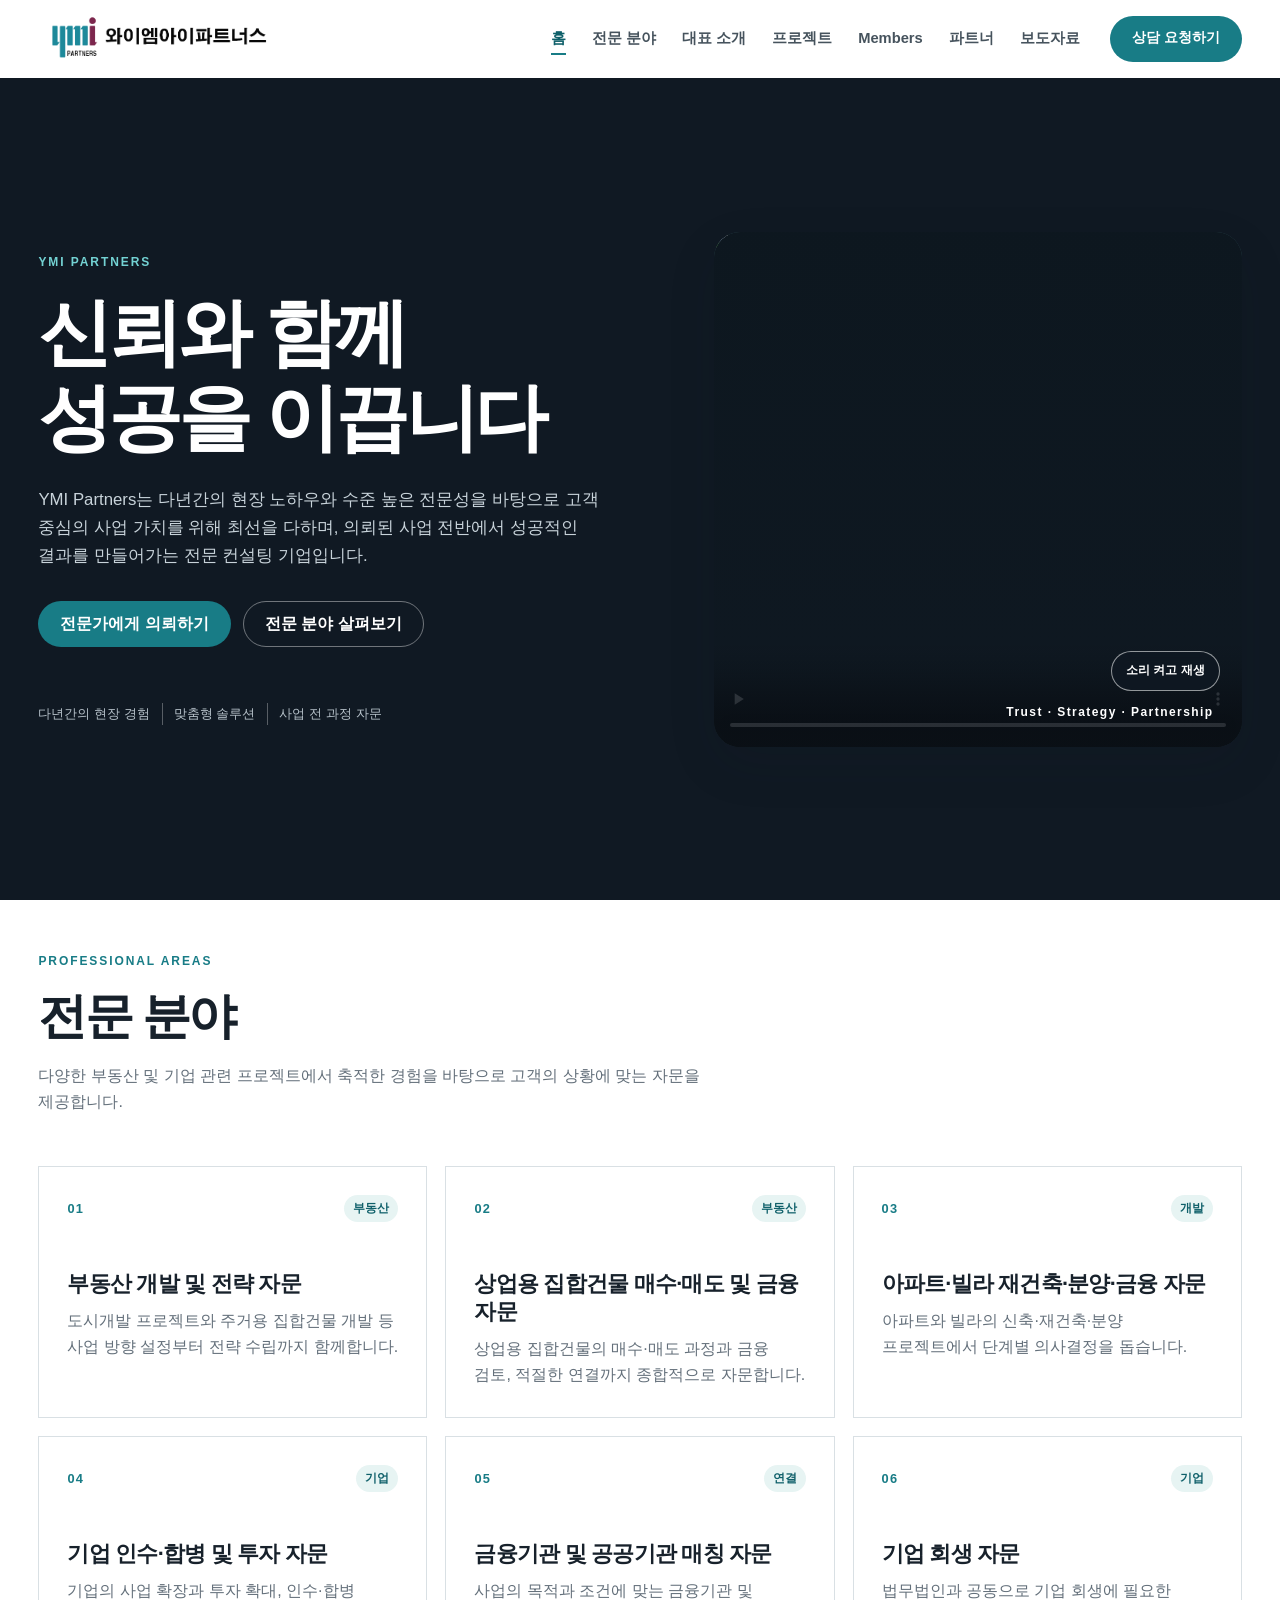
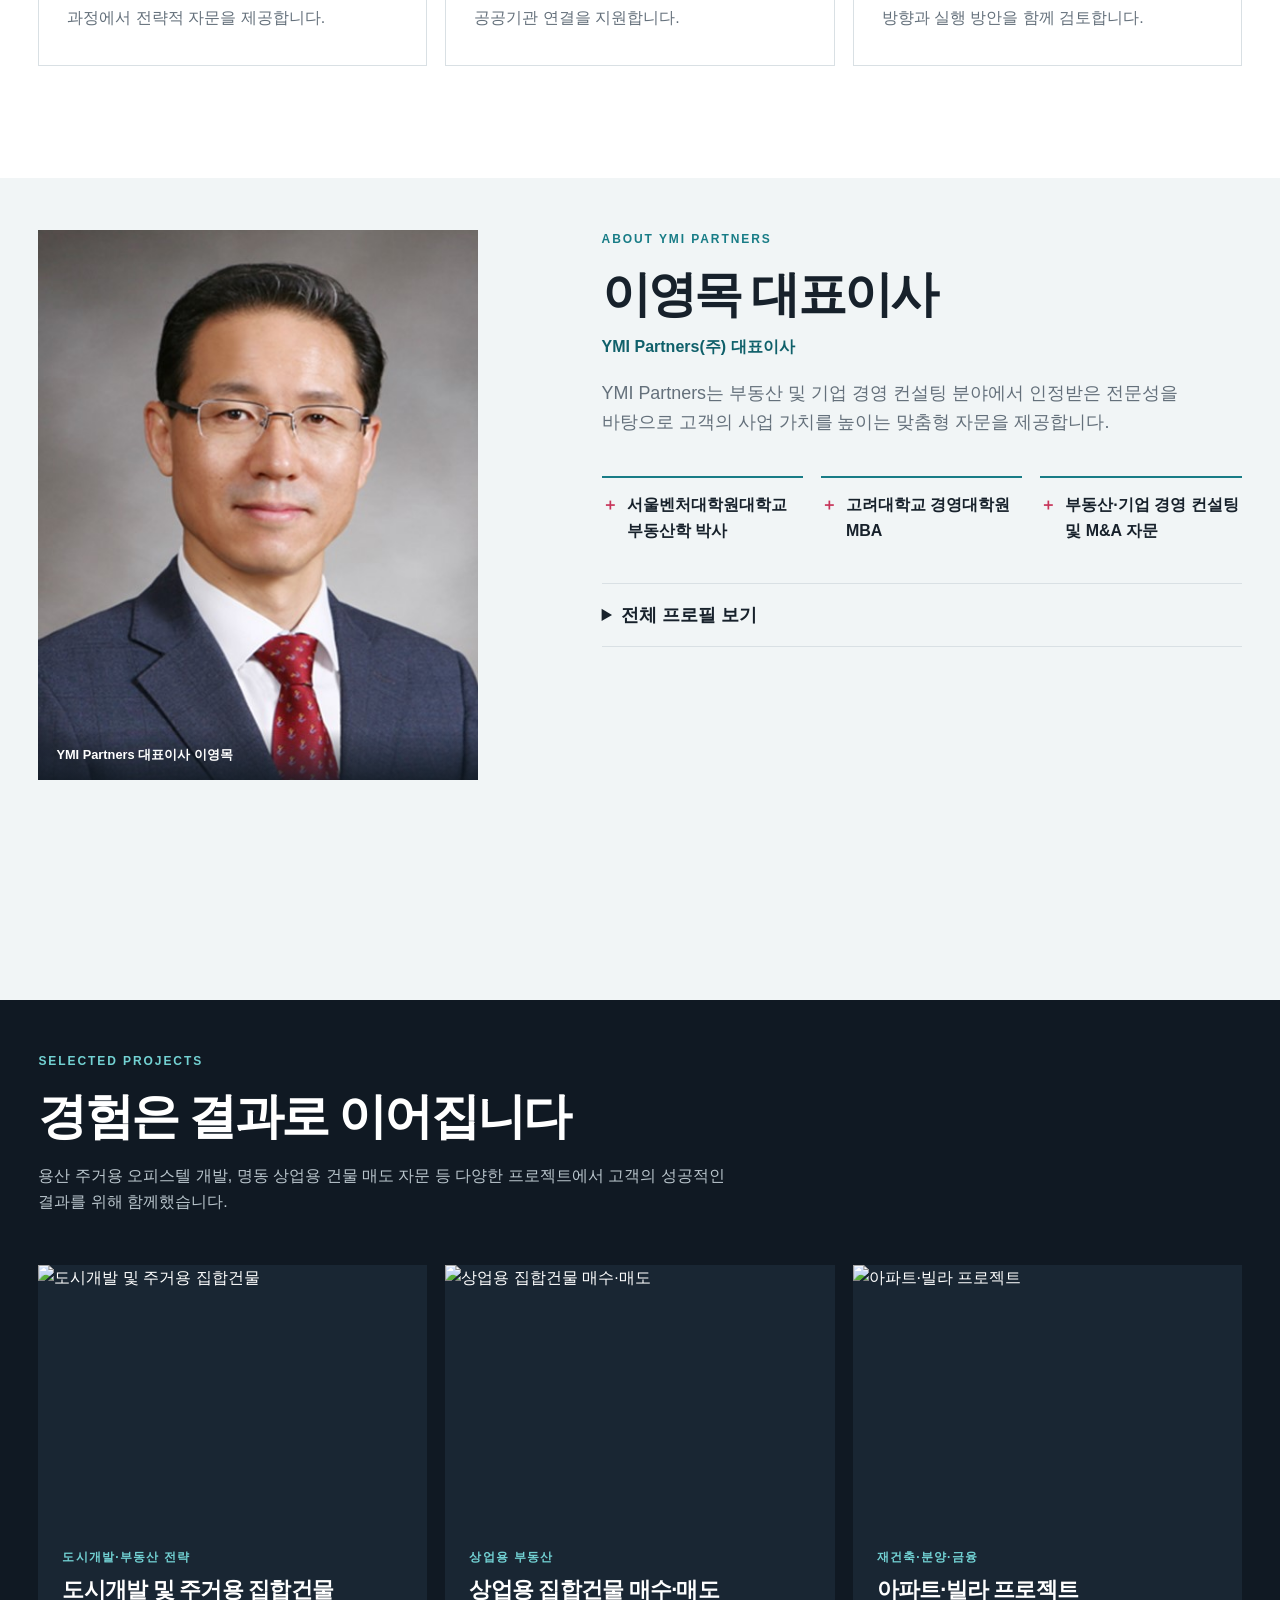
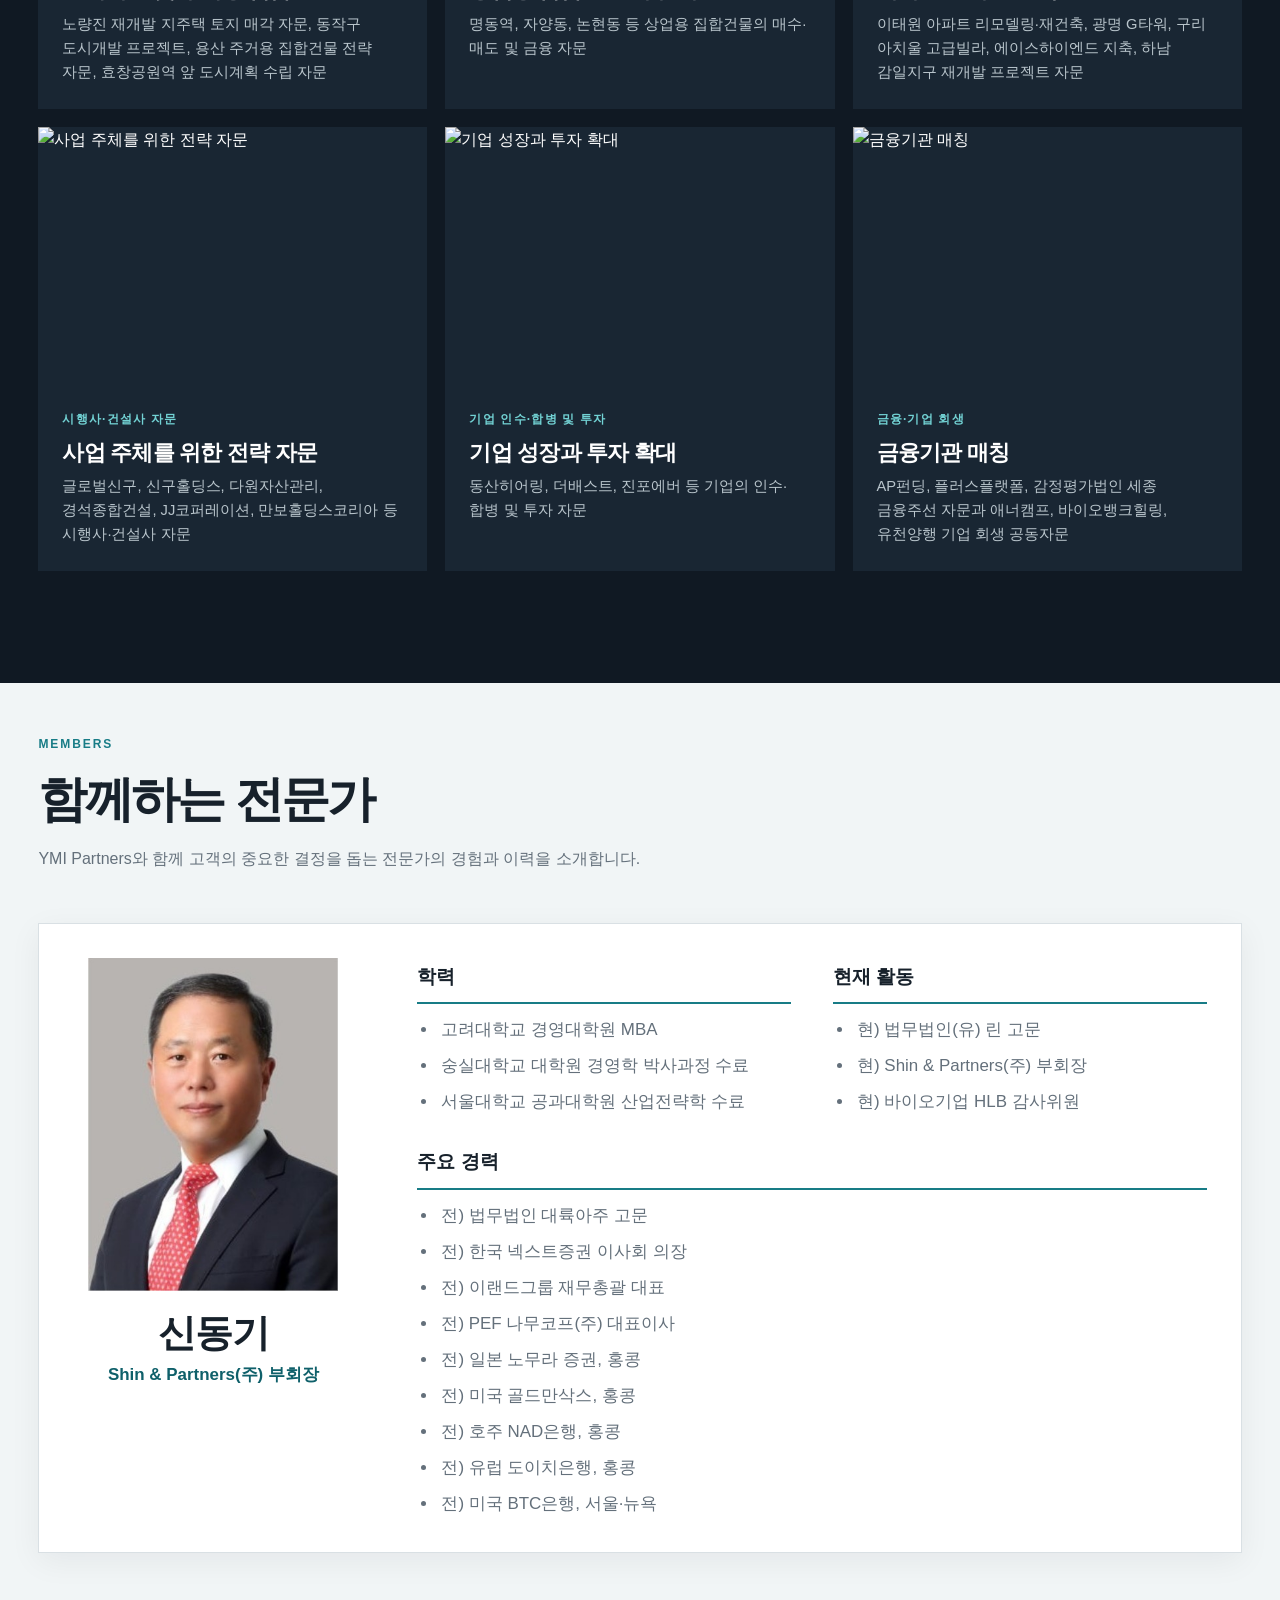
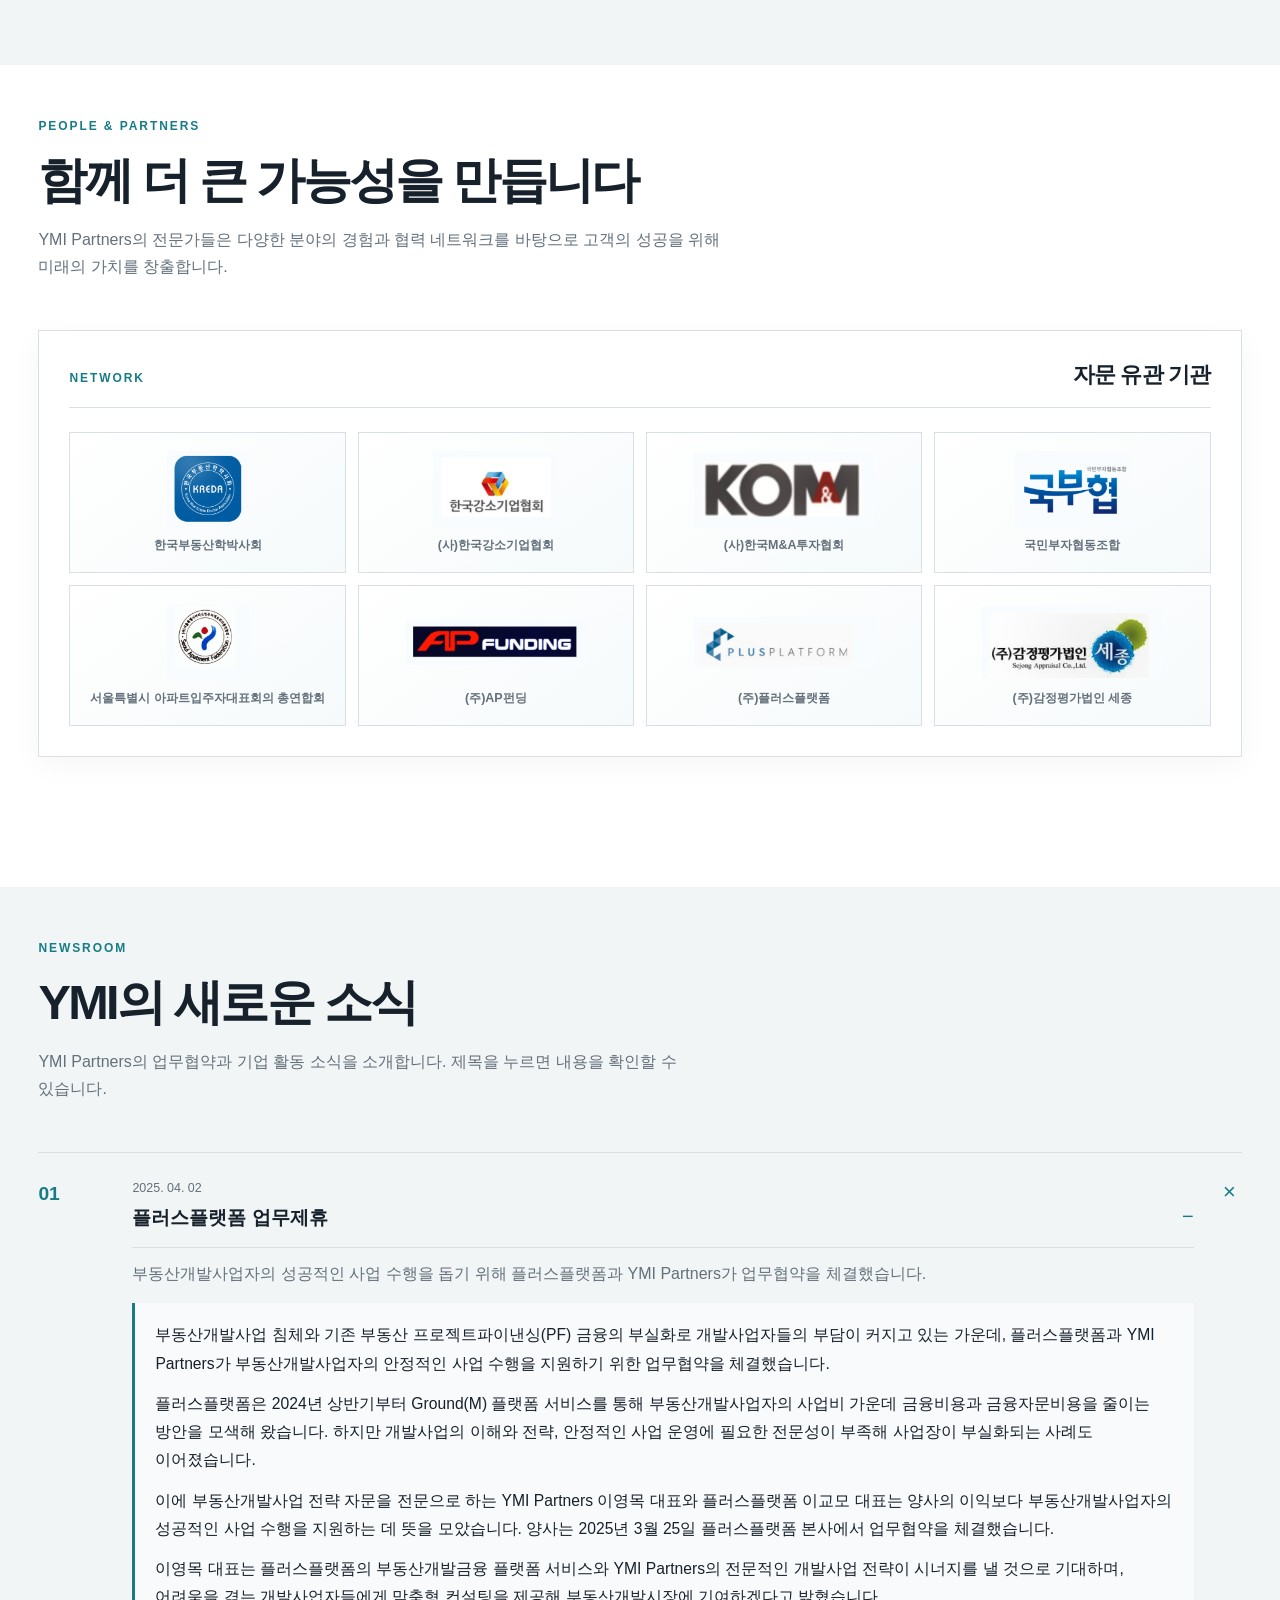
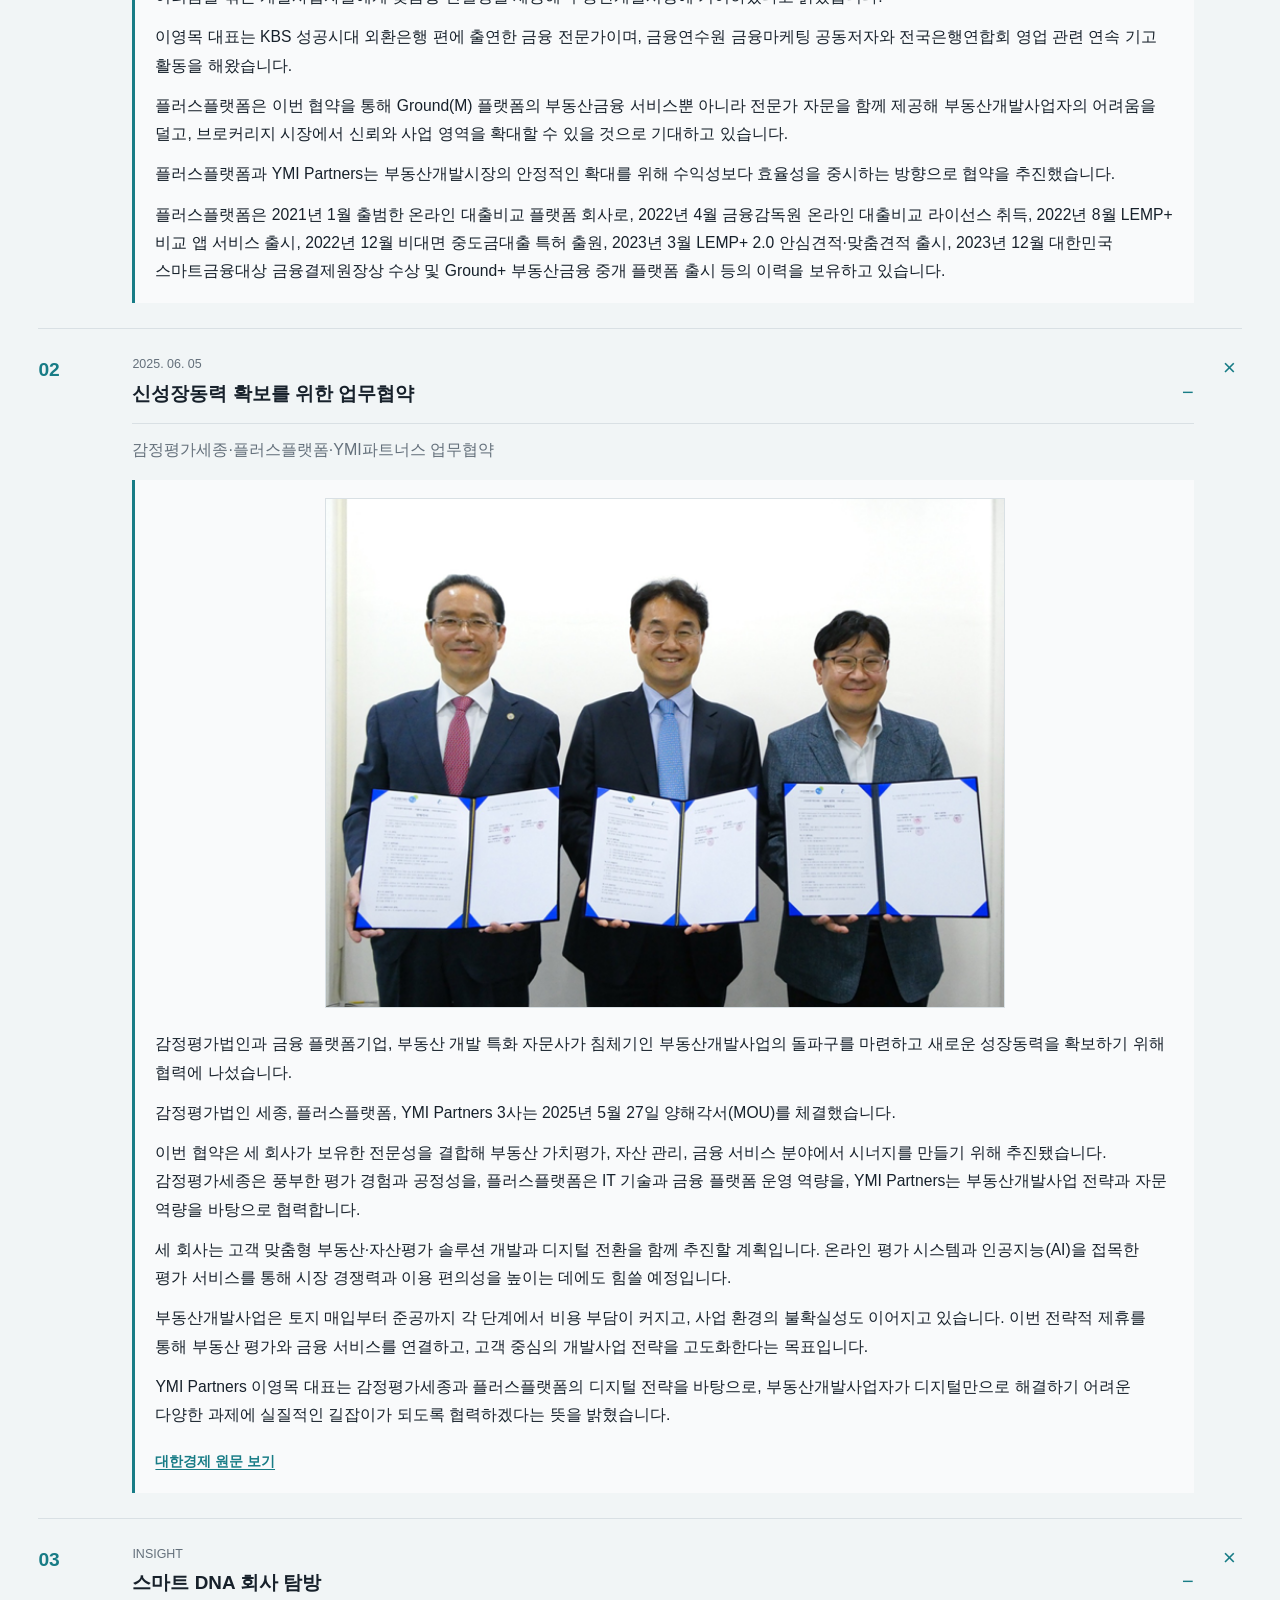
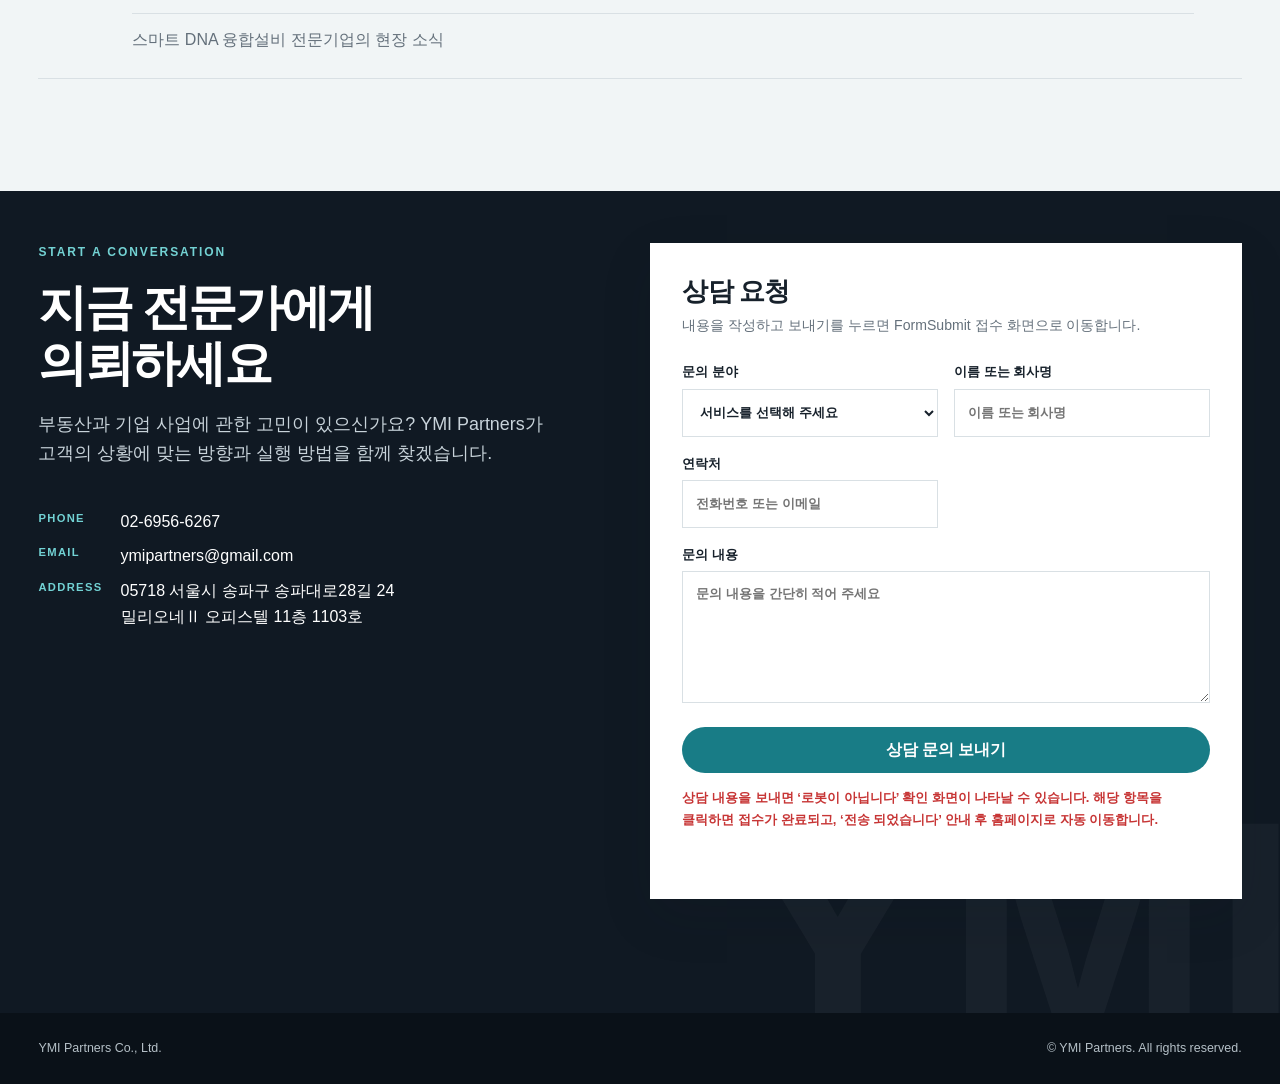
==== index.html @ 46ec29f0 "Rename financial institution matching service" ====
<!doctype html>
<html lang="ko">
  <head>
    <meta charset="UTF-8" />
    <meta name="viewport" content="width=device-width, initial-scale=1.0" />
    <meta
      name="description"
      content="YMI Partners 홈페이지 뼈대. 부동산·기업 자문과 프로젝트 사례를 소개합니다."
    />
    <title>YMI Partners</title>
    <link rel="stylesheet" href="styles.css?v=20260820-3" />
  </head>
  <body>
    <a class="skip-link" href="#main-content">본문으로 바로가기</a>

    <header class="site-header" data-site-header>
      <div class="container header-inner">
        <a class="brand" href="#home" data-brand-link aria-label="YMI Partners 홈">
          <img class="brand-logo" data-brand-logo src="" alt="" />
        </a>

        <button
          class="menu-toggle"
          type="button"
          aria-expanded="false"
          aria-controls="primary-nav"
          data-menu-toggle
        >
          <span class="sr-only">메뉴 열기</span>
          <span aria-hidden="true"></span>
          <span aria-hidden="true"></span>
          <span aria-hidden="true"></span>
        </button>

        <nav class="primary-nav" id="primary-nav" aria-label="주요 메뉴" data-primary-nav>
          <ul data-nav-list></ul>
          <a class="header-cta" href="#contact" data-header-cta>상담 요청하기</a>
        </nav>
      </div>
    </header>

    <main id="main-content">
      <section class="hero section-dark" id="home" data-section="home">
        <div class="container hero-grid">
          <div class="hero-copy">
            <p class="eyebrow" data-hero-eyebrow></p>
            <h1 data-hero-title></h1>
            <p class="hero-description" data-hero-description></p>
            <div class="button-row">
              <a class="button button-primary" href="#contact" data-hero-primary></a>
              <a class="button button-ghost" href="#services" data-hero-secondary></a>
            </div>
            <div class="hero-proof" data-hero-proof></div>
          </div>

          <div class="hero-visual">
            <video
              class="hero-video"
              data-hero-video
              loop
              playsinline
              controls
              preload="metadata"
              aria-label="YMI Partners 소개 영상"
            >
              <source data-hero-video-source type="video/mp4" />
              현재 브라우저에서는 영상을 재생할 수 없습니다.
            </video>
            <button class="hero-sound-toggle" type="button" data-hero-sound aria-pressed="false">
              <span data-hero-sound-label>소리 켜고 재생</span>
            </button>
            <img data-hero-image src="" alt="" loading="eager" />
            <div class="hero-visual-caption" data-hero-image-caption></div>
          </div>
        </div>
      </section>

      <section class="section section-light" id="services" data-section="services">
        <div class="container">
          <div class="section-heading">
            <p class="eyebrow" data-services-eyebrow></p>
            <h2 data-services-title></h2>
            <p data-services-description></p>
          </div>
          <div class="card-grid services-grid" data-services-grid></div>
        </div>
      </section>

      <section class="section section-tint" id="about" data-section="about">
        <div class="container about-grid">
          <div class="portrait-wrap">
            <img class="portrait" data-about-image src="" alt="" loading="lazy" />
            <div class="portrait-label" data-about-image-caption></div>
          </div>
          <div class="about-copy">
            <p class="eyebrow" data-about-eyebrow></p>
            <h2 data-about-title></h2>
            <p class="about-role" data-about-role></p>
            <p class="lead" data-about-description></p>
            <div class="highlight-list" data-about-highlights></div>
            <details class="details-panel">
              <summary data-about-details-label>자세히 보기</summary>
              <div data-about-details></div>
            </details>
          </div>
        </div>
      </section>

      <section class="section section-dark" id="projects" data-section="projects">
        <div class="container">
          <div class="section-heading section-heading-light">
            <p class="eyebrow" data-projects-eyebrow></p>
            <h2 data-projects-title></h2>
            <p data-projects-description></p>
          </div>
          <div class="card-grid projects-grid" data-projects-grid></div>
        </div>
      </section>

      <section class="section section-tint members-section" id="members" data-section="members">
        <div class="container">
          <div class="section-heading">
            <p class="eyebrow" data-members-eyebrow></p>
            <h2 data-members-title></h2>
            <p data-members-description></p>
          </div>
          <div class="member-window" data-member-window></div>
        </div>
      </section>

      <section class="section section-light" id="partners" data-section="partners">
        <div class="container">
          <div class="section-heading">
            <p class="eyebrow" data-partners-eyebrow></p>
            <h2 data-partners-title></h2>
            <p data-partners-description></p>
          </div>
          <div class="partner-logo-window">
            <div class="partner-window-heading">
              <p class="eyebrow">NETWORK</p>
              <h3 data-partner-window-title></h3>
            </div>
            <div class="partner-list" data-partner-list></div>
          </div>
        </div>
      </section>

      <section class="section section-tint" id="press" data-section="press">
        <div class="container">
          <div class="section-heading">
            <p class="eyebrow" data-press-eyebrow></p>
            <h2 data-press-title></h2>
            <p data-press-description></p>
          </div>
          <div class="press-list" data-press-list></div>
        </div>
      </section>

      <section class="section contact-section section-dark" id="contact" data-section="contact">
        <div class="container contact-grid">
          <div class="contact-copy">
            <p class="eyebrow" data-contact-eyebrow></p>
            <h2 data-contact-title></h2>
            <p class="lead" data-contact-description></p>
            <div class="contact-info" data-contact-info></div>
          </div>

          <form class="contact-form" id="contact-form" data-contact-form>
            <div class="form-heading">
              <h3 data-contact-form-title></h3>
              <p data-contact-form-description></p>
            </div>
            <div class="form-grid">
              <label>
                <span>문의 분야</span>
                <select name="category" required>
                  <option value="">서비스를 선택해 주세요</option>
                  <option>부동산 자문</option>
                  <option>금융 자문</option>
                  <option>M&amp;A·투자 자문</option>
                  <option>기타 문의</option>
                </select>
              </label>
              <label>
                <span>이름 또는 회사명</span>
                <input type="text" name="name" placeholder="이름 또는 회사명" required />
              </label>
              <label>
                <span>연락처</span>
                <input type="tel" name="phone" placeholder="전화번호 또는 이메일" required />
              </label>
              <label class="full-width">
                <span>문의 내용</span>
                <textarea name="message" rows="5" placeholder="문의 내용을 간단히 적어 주세요" required></textarea>
              </label>
            </div>
            <input type="hidden" name="_subject" value="YMI Partners 상담 문의" />
            <input type="hidden" name="_template" value="table" />
            <input type="hidden" name="_url" data-form-url value="https://www.ymipartners.co.kr/" />
            <input type="hidden" name="_next" data-form-next value="https://www.ymipartners.co.kr/thanks.html" />
            <input type="text" name="_honey" tabindex="-1" autocomplete="off" aria-hidden="true" class="form-honey" />
            <button class="button button-primary button-wide" type="submit" data-form-preview>상담 문의 보내기</button>
            <p class="form-notice" data-contact-form-notice></p>
            <p class="form-status" data-form-status aria-live="polite"></p>
          </form>
        </div>
      </section>
    </main>

    <footer class="site-footer">
      <div class="container footer-inner">
        <span data-footer-company></span>
        <span data-footer-copyright></span>
      </div>
    </footer>

    <script src="content.js?v=20260820-8"></script>
    <script src="script.js?v=20260820-5"></script>
  </body>
</html>
---- styles.css ----
:root {
  --navy: #101923;
  --navy-soft: #192633;
  --teal: #187c86;
  --teal-dark: #0f606a;
  --red: #c7355a;
  --ink: #17212b;
  --muted: #64707b;
  --line: #d9e0e4;
  --surface: #ffffff;
  --tint: #f1f5f6;
  --container: 1280px;
  --header-height: 78px;
  --shadow: 0 18px 50px rgba(16, 25, 35, 0.1);
}

* { box-sizing: border-box; }
html {
  scroll-behavior: smooth;
  scroll-snap-type: y mandatory;
}
body {
  margin: 0;
  background: var(--surface);
  color: var(--ink);
  font-family: Pretendard, "Noto Sans KR", "Apple SD Gothic Neo", Arial, sans-serif;
  line-height: 1.65;
  word-break: keep-all;
  overflow-x: hidden;
}
img { display: block; max-width: 100%; }
a { color: inherit; text-decoration: none; }
button, input, select, textarea { font: inherit; }
button, a, input, select, textarea, summary { outline-color: var(--red); outline-offset: 4px; }

.container { width: min(calc(100% - clamp(36px, 6vw, 96px)), var(--container)); margin: 0 auto; }
.sr-only {
  position: absolute; width: 1px; height: 1px; padding: 0; margin: -1px;
  overflow: hidden; clip: rect(0, 0, 0, 0); white-space: nowrap; border: 0;
}
.skip-link {
  position: fixed; top: 12px; left: 12px; z-index: 200;
  padding: 10px 14px; color: #fff; background: var(--navy);
  transform: translateY(-150%); transition: transform .2s ease;
}
.skip-link:focus { transform: translateY(0); }

.site-header {
  position: sticky; top: 0; z-index: 100; height: var(--header-height);
  background: rgba(255, 255, 255, 0.94); border-bottom: 1px solid transparent;
  transition: background .2s ease, box-shadow .2s ease, border-color .2s ease;
  backdrop-filter: blur(14px);
}
.site-header.is-scrolled { border-color: var(--line); box-shadow: 0 4px 18px rgba(16, 25, 35, .06); }
.header-inner { height: 100%; display: flex; align-items: center; justify-content: space-between; gap: 28px; }
.brand { display: inline-flex; align-items: center; min-width: clamp(170px, 19vw, 280px); }
.brand-logo { width: clamp(170px, 19vw, 280px); height: auto; max-height: 58px; object-fit: contain; object-position: left center; }
.brand-fallback { font-size: 1.08rem; font-weight: 800; letter-spacing: -.04em; }
.primary-nav { display: flex; align-items: center; gap: 30px; }
.primary-nav ul { display: flex; align-items: center; gap: 26px; margin: 0; padding: 0; list-style: none; }
.nav-link { position: relative; color: #46535d; font-size: .92rem; font-weight: 600; }
.nav-link::after { content: ""; position: absolute; right: 0; bottom: -9px; left: 0; height: 2px; background: var(--teal); transform: scaleX(0); transition: transform .2s ease; }
.nav-link:hover, .nav-link.is-active { color: var(--teal-dark); }
.nav-link:hover::after, .nav-link.is-active::after { transform: scaleX(1); }
.header-cta, .button { display: inline-flex; align-items: center; justify-content: center; min-height: 46px; padding: 0 21px; border: 1px solid transparent; border-radius: 999px; font-weight: 700; transition: transform .2s ease, background .2s ease, color .2s ease; }
.header-cta { color: #fff; background: var(--teal); font-size: .86rem; }
.header-cta:hover, .button:hover { transform: translateY(-2px); }
.menu-toggle { display: none; width: 44px; height: 44px; padding: 10px; border: 1px solid var(--line); border-radius: 50%; background: transparent; }
.menu-toggle > span:not(.sr-only) { display: block; width: 21px; height: 2px; margin: 4px auto; background: var(--ink); }

.section { padding: 52px 0 112px; }
main > [data-section] {
  min-height: calc(100svh - var(--header-height));
  height: auto;
  scroll-snap-align: start;
  scroll-snap-stop: normal;
  scroll-margin-top: var(--header-height);
}
.section-dark { color: #fff; background: var(--navy); }
.section-tint { background: var(--tint); }
.hero { min-height: min(820px, calc(100vh - var(--header-height))); display: flex; align-items: center; padding: 70px 0; overflow: hidden; }
.hero-grid { display: grid; grid-template-columns: minmax(0, 1fr) minmax(380px, .9fr); align-items: center; gap: clamp(44px, 7vw, 100px); }
.hero-copy { position: relative; z-index: 1; }
.eyebrow { margin: 0 0 17px; color: var(--teal); font-size: .75rem; font-weight: 800; letter-spacing: .16em; }
.section-dark .eyebrow { color: #73d2d3; }
h1, h2, h3, p { margin-top: 0; }
h1, h2 { letter-spacing: -.055em; line-height: 1.15; }
h1 { max-width: 650px; margin-bottom: 26px; font-size: clamp(2.8rem, 5.8vw, 5.6rem); }
h2 { margin-bottom: 18px; font-size: clamp(2rem, 3.8vw, 3.55rem); }
h3 { line-height: 1.3; letter-spacing: -.035em; }
.hero-description { max-width: 570px; margin-bottom: 32px; color: #c8d3da; font-size: 1.05rem; }
.button-row { display: flex; flex-wrap: wrap; gap: 12px; }
.button-primary { color: #fff; background: var(--teal); }
.button-primary:hover { background: #24949a; }
.button-ghost { color: #fff; border-color: rgba(255,255,255,.4); background: transparent; }
.button-ghost:hover { background: rgba(255,255,255,.1); }
.hero-proof { display: flex; flex-wrap: wrap; gap: 11px; margin-top: 56px; }
.proof-item { padding-right: 12px; border-right: 1px solid rgba(255,255,255,.3); color: #b6c1c9; font-size: .83rem; }
.proof-item:last-child { padding-right: 0; border-right: 0; }
.hero-visual { position: relative; min-height: 515px; overflow: hidden; border-radius: 26px; box-shadow: var(--shadow); background: #2d4851; }
.hero-visual::after { content: ""; position: absolute; inset: 0; z-index: 2; background: linear-gradient(180deg, rgba(16,25,35,.03), rgba(16,25,35,.62)); pointer-events: none; }
.hero-visual img, .hero-visual video { position: absolute; inset: 0; width: 100%; height: 100%; min-height: 515px; object-fit: cover; }
.hero-visual img { z-index: 0; }
.hero-visual video { z-index: 1; background: #0d171f; object-fit: contain; }
.hero-sound-toggle { position: absolute; right: 22px; bottom: 56px; z-index: 4; min-height: 40px; padding: 0 14px; border: 1px solid rgba(255,255,255,.55); border-radius: 999px; color: #fff; background: rgba(16,25,35,.78); cursor: pointer; font-size: .78rem; font-weight: 700; backdrop-filter: blur(8px); }
.hero-sound-toggle:hover { background: rgba(24,124,134,.92); }
.hero-visual-caption { position: absolute; right: 28px; bottom: 24px; z-index: 3; color: #fff; font-size: .75rem; font-weight: 700; letter-spacing: .12em; }

.section-heading { max-width: 690px; margin-bottom: 50px; }
.section-heading > p:last-child { margin-bottom: 0; color: var(--muted); }
.section-heading-light > p:last-child { color: #b9c5cc; }
.card-grid { display: grid; gap: 18px; }
.services-grid { grid-template-columns: repeat(3, 1fr); }
.service-card { position: relative; min-height: 230px; padding: 28px; border: 1px solid var(--line); background: #fff; transition: transform .2s ease, box-shadow .2s ease, border-color .2s ease; }
.service-card:hover { border-color: var(--teal); box-shadow: var(--shadow); transform: translateY(-5px); }
.card-number { color: var(--teal); font-size: .8rem; font-weight: 800; letter-spacing: .1em; }
.card-tag { float: right; padding: 4px 9px; border-radius: 99px; color: var(--teal-dark); background: #e7f4f3; font-size: .72rem; font-weight: 700; }
.card-title { margin: 49px 0 10px; font-size: 1.35rem; }
.card-description { margin: 0; color: var(--muted); }

.about-grid { display: grid; grid-template-columns: minmax(280px, .72fr) minmax(0, 1fr); align-items: start; gap: clamp(48px, 8vw, 120px); }
.portrait-wrap { position: relative; max-width: 440px; }
.portrait { width: 100%; aspect-ratio: 4 / 5; object-fit: cover; background: #dce7e8; }
.portrait-label { position: absolute; right: 0; bottom: 0; left: 0; padding: 15px 18px; color: #fff; background: linear-gradient(transparent, rgba(16,25,35,.8)); font-size: .8rem; font-weight: 700; }
.about-role { margin: -7px 0 19px; color: var(--teal-dark); font-weight: 800; }
.lead { max-width: 670px; color: var(--muted); font-size: 1.12rem; }
.highlight-list { display: grid; grid-template-columns: repeat(3, 1fr); gap: 18px; margin: 38px 0; }
.highlight-item { display: grid; grid-template-columns: auto 1fr; gap: 9px; align-items: start; padding-top: 14px; border-top: 2px solid var(--teal); }
.highlight-marker { color: var(--red); font-weight: 900; }
.highlight-text { font-weight: 700; }
.details-panel { border-top: 1px solid var(--line); border-bottom: 1px solid var(--line); }
.details-panel summary { padding: 16px 0; cursor: pointer; font-size: 1.15rem; font-weight: 800; }
.details-panel [data-about-details] { padding: 0 0 18px; color: var(--muted); }
.profile-group + .profile-group { margin-top: 19px; }
.profile-group-title { margin: 0 0 8px; color: var(--ink); font-size: 1.2rem; }
.profile-list { display: grid; gap: 4px; margin: 0; padding-left: 18px; }
.profile-item { font-size: 1.3rem; line-height: 1.75; }

.projects-grid { grid-template-columns: repeat(3, 1fr); }
.project-card { overflow: hidden; background: var(--navy-soft); }
.project-image { aspect-ratio: 1.5 / 1; overflow: hidden; }
.project-image img { width: 100%; height: 100%; object-fit: cover; transition: transform .3s ease; }
.project-card:hover .project-image img { transform: scale(1.04); }
.project-category, .project-title, .project-description { display: block; margin-right: 24px; margin-left: 24px; }
.project-category { margin-top: 23px; color: #72d2d4; font-size: .75rem; font-weight: 800; letter-spacing: .1em; }
.project-title { margin-top: 9px; margin-bottom: 7px; font-size: 1.35rem; }
.project-description { min-height: 58px; margin-bottom: 25px; color: #b9c5cc; font-size: .92rem; }

.partner-logo-window { padding: 30px; border: 1px solid var(--line); background: #fff; box-shadow: 0 8px 30px rgba(16,25,35,.04); }
.partner-window-heading { display: flex; align-items: end; justify-content: space-between; gap: 20px; padding-bottom: 18px; border-bottom: 1px solid var(--line); }
.partner-window-heading .eyebrow { margin-bottom: 0; }
.partner-window-heading h3 { margin: 0; font-size: 1.35rem; }
.partner-list { display: grid; grid-template-columns: repeat(4, 1fr); gap: 12px; margin-top: 24px; }
.partner-logo-tile { display: flex; min-height: 116px; align-items: center; justify-content: center; flex-direction: column; gap: 9px; padding: 18px 14px; border: 1px solid var(--line); background: linear-gradient(145deg, #fff, #f6fafb); text-align: center; }
.partner-logo-image { width: 100%; max-width: 180px; height: 76px; object-fit: contain; }
.partner-logo-mark { color: var(--teal-dark); font-size: 1.12rem; font-weight: 900; letter-spacing: -.03em; }
.partner-logo-name { color: var(--muted); font-size: .78rem; font-weight: 700; line-height: 1.45; }

.member-window { padding: 34px; border: 1px solid var(--line); background: #fff; box-shadow: 0 8px 30px rgba(16,25,35,.06); }
.member-profile { display: grid; grid-template-columns: 280px minmax(0, 1fr); gap: clamp(34px, 5vw, 72px); align-items: start; }
.member-identity { text-align: center; }
.member-portrait { width: 100%; max-width: 250px; margin: 0 auto; aspect-ratio: 3 / 4; object-fit: cover; background: #b9b5b3; }
.member-name { margin: 18px 0 3px; font-size: clamp(1.8rem, 3vw, 2.35rem); }
.member-role { margin: 0; color: var(--teal-dark); font-size: 1.06rem; font-weight: 700; }
.member-details { min-width: 0; padding-top: 3px; }
.member-details-grid { display: grid; grid-template-columns: repeat(2, minmax(0, 1fr)); gap: 30px 42px; }
.member-detail-group { min-width: 0; }
.member-detail-group:last-child { grid-column: 1 / -1; }
.member-detail-title { margin: 0 0 12px; padding-bottom: 10px; border-bottom: 2px solid var(--teal); color: var(--ink); font-size: 1.2rem; }
.member-detail-list { display: grid; gap: 8px; margin: 0; padding-left: 21px; color: var(--muted); }
.member-detail-item { padding-left: 3px; font-size: 1.06rem; line-height: 1.65; }

.press-list { border-top: 1px solid var(--line); }
.press-item { display: grid; grid-template-columns: 70px 1fr auto; gap: 24px; align-items: start; padding: 25px 0; border-bottom: 1px solid var(--line); }
.press-number { color: var(--teal); font-size: 1.2rem; font-weight: 800; }
.press-date { display: block; margin-bottom: 5px; color: var(--muted); font-size: .78rem; }
.press-details { margin: 0; }
.press-title { display: block; position: relative; margin: 0; padding: 0 34px 4px 0; color: var(--ink); font-size: 1.18rem; font-weight: 800; line-height: 1.45; cursor: pointer; }
.press-title::-webkit-details-marker { display: none; }
.press-title::after { content: "＋"; position: absolute; top: 0; right: 0; color: var(--teal); font-size: 1.25rem; font-weight: 500; line-height: 1.2; }
.press-details[open] .press-title::after { content: "−"; }
.press-description { margin: 12px 0 0; padding: 13px 0 0; border-top: 1px solid var(--line); color: var(--muted); line-height: 1.65; }
.press-body { margin-top: 16px; padding: 18px 20px; border-left: 3px solid var(--teal); background: rgba(255,255,255,.58); }
.press-figure { margin: 0 0 22px; }
.press-image { display: block; width: min(100%, 680px); height: auto; margin: 0 auto; border: 1px solid var(--line); }
.press-image-caption { margin-top: 8px; color: var(--muted); font-size: .78rem; line-height: 1.5; text-align: center; }
.press-body-paragraph { margin: 0 0 12px; color: var(--ink-soft); font-size: .98rem; line-height: 1.8; }
.press-body-paragraph:last-child { margin-bottom: 0; }
.press-source { display: inline-block; margin-top: 10px; color: var(--teal); font-size: .86rem; font-weight: 700; text-decoration: underline; text-underline-offset: 3px; }
.press-arrow { padding-top: 1px; color: var(--teal); font-size: 1.5rem; line-height: 1; transition: transform .25s ease; }
.press-item:has(.press-details[open]) .press-arrow { transform: rotate(45deg); }

.contact-section { position: relative; overflow: hidden; }
.contact-section::before { content: "YMI"; position: absolute; right: -20px; bottom: -80px; color: rgba(255,255,255,.035); font-size: 20rem; font-weight: 900; line-height: 1; }
.contact-grid { position: relative; z-index: 1; display: grid; grid-template-columns: minmax(0, .9fr) minmax(400px, 1fr); gap: 80px; align-items: start; }
.contact-copy .lead { color: #c8d3da; }
.contact-info { display: grid; grid-template-columns: auto 1fr; gap: 8px 18px; margin-top: 40px; }
.contact-label { color: #72d2d4; font-size: .7rem; font-weight: 800; letter-spacing: .12em; }
.contact-link, .contact-address { color: #fff; }
.contact-address { white-space: pre-line; }
.contact-link:hover { color: #72d2d4; }
.contact-form { padding: 32px; background: #fff; color: var(--ink); box-shadow: var(--shadow); }
.form-heading h3 { margin-bottom: 6px; font-size: 1.6rem; }
.form-heading p { color: var(--muted); font-size: .88rem; }
.form-grid { display: grid; grid-template-columns: repeat(2, 1fr); gap: 16px; margin: 24px 0; }
.form-grid label { display: grid; gap: 6px; color: var(--ink); font-size: .82rem; font-weight: 700; }
.form-grid label span { font-size: .8rem; }
.form-grid input, .form-grid select, .form-grid textarea { width: 100%; min-height: 48px; padding: 11px 13px; border: 1px solid var(--line); border-radius: 0; background: #fff; color: var(--ink); }
.form-grid textarea { resize: vertical; }
.full-width { grid-column: 1 / -1; }
.button-wide { width: 100%; border: 0; cursor: pointer; }
.form-notice { margin: 14px 0 0; color: #c73535; font-size: .82rem; line-height: 1.65; font-weight: 700; }
.form-status { min-height: 24px; margin: 13px 0 0; color: var(--teal-dark); font-size: .8rem; }
.form-honey { position: absolute; width: 1px; height: 1px; padding: 0; border: 0; opacity: 0; pointer-events: none; }
.site-footer { color: #b5c0c7; background: #0a1118; font-size: .78rem; }
.footer-inner { display: flex; justify-content: space-between; gap: 20px; padding: 25px 0; }

@media (max-width: 1199px) {
  :root { --header-height: 72px; }
  .hero-grid { grid-template-columns: minmax(0, 1fr) minmax(300px, .8fr); gap: 40px; }
  .hero-visual, .hero-visual img, .hero-visual video { min-height: 460px; }
  .services-grid, .projects-grid { grid-template-columns: repeat(2, 1fr); }
  .partner-list { grid-template-columns: repeat(3, 1fr); }
  .contact-grid { gap: 45px; }
}

@media (max-width: 1023px) {
  .menu-toggle { display: block; }
  .primary-nav { position: absolute; top: 72px; right: 24px; left: 24px; display: none; align-items: stretch; flex-direction: column; gap: 17px; padding: 20px; border: 1px solid var(--line); background: rgba(255,255,255,.98); box-shadow: var(--shadow); }
  .primary-nav[data-open="true"] { display: flex; }
  .primary-nav ul { align-items: stretch; flex-direction: column; gap: 0; }
  .nav-link { display: block; padding: 10px 0; }
  .nav-link::after { display: none; }
  .header-cta { width: 100%; }
}

@media (max-width: 767px) {
  .container { width: min(calc(100% - 36px), var(--container)); }
  .site-header { height: 68px; }
  .brand { min-width: 170px; }
  .brand-logo { width: 170px; max-height: 50px; }
  .primary-nav { top: 68px; right: 18px; left: 18px; }
  .section { padding: 76px 0; }
  .hero { min-height: auto; padding: 60px 0 70px; }
  .hero-grid, .about-grid, .contact-grid { grid-template-columns: 1fr; gap: 40px; }
  h1 { font-size: clamp(2.55rem, 13vw, 4rem); }
  h2 { font-size: clamp(2rem, 10vw, 3rem); }
  .hero-description { font-size: .98rem; }
  .hero-proof { margin-top: 38px; }
  .hero-visual, .hero-visual img, .hero-visual video { min-height: 340px; }
  .hero-sound-toggle { right: 16px; bottom: 52px; }
  .services-grid, .projects-grid, .highlight-list, .form-grid { grid-template-columns: 1fr; }
  .about-grid { gap: 34px; }
  .portrait-wrap { max-width: none; }
  .partner-logo-window { padding: 20px; }
  .partner-window-heading { align-items: flex-start; flex-direction: column; gap: 4px; }
  .partner-list { grid-template-columns: repeat(2, 1fr); gap: 8px; margin-top: 18px; }
  .partner-logo-tile { min-height: 102px; padding: 14px 9px; }
  .partner-logo-image { height: 62px; }
  .partner-logo-mark { font-size: .98rem; }
  .partner-logo-name { font-size: .72rem; }
  .member-window { padding: 20px; }
  .member-profile { grid-template-columns: 1fr; gap: 30px; }
  .member-identity { max-width: 300px; margin: 0 auto; }
  .member-details-grid { grid-template-columns: 1fr; gap: 24px; }
  .member-detail-group:last-child { grid-column: auto; }
  .member-detail-item { font-size: 1rem; }
  .press-item { grid-template-columns: 38px 1fr auto; gap: 12px; }
  .press-title { font-size: 1rem; }
  .press-description { font-size: .88rem; }
  .press-body { padding: 15px; }
  .press-body-paragraph { font-size: .92rem; line-height: 1.7; }
  .contact-grid { gap: 42px; }
  .contact-form { padding: 22px 18px; }
  .full-width { grid-column: auto; }
  .footer-inner { align-items: flex-start; flex-direction: column; gap: 5px; }
}

@media (prefers-reduced-motion: reduce) {
  html { scroll-snap-type: none; }
  *, *::before, *::after { scroll-behavior: auto !important; transition-duration: .01ms !important; animation-duration: .01ms !important; }
}
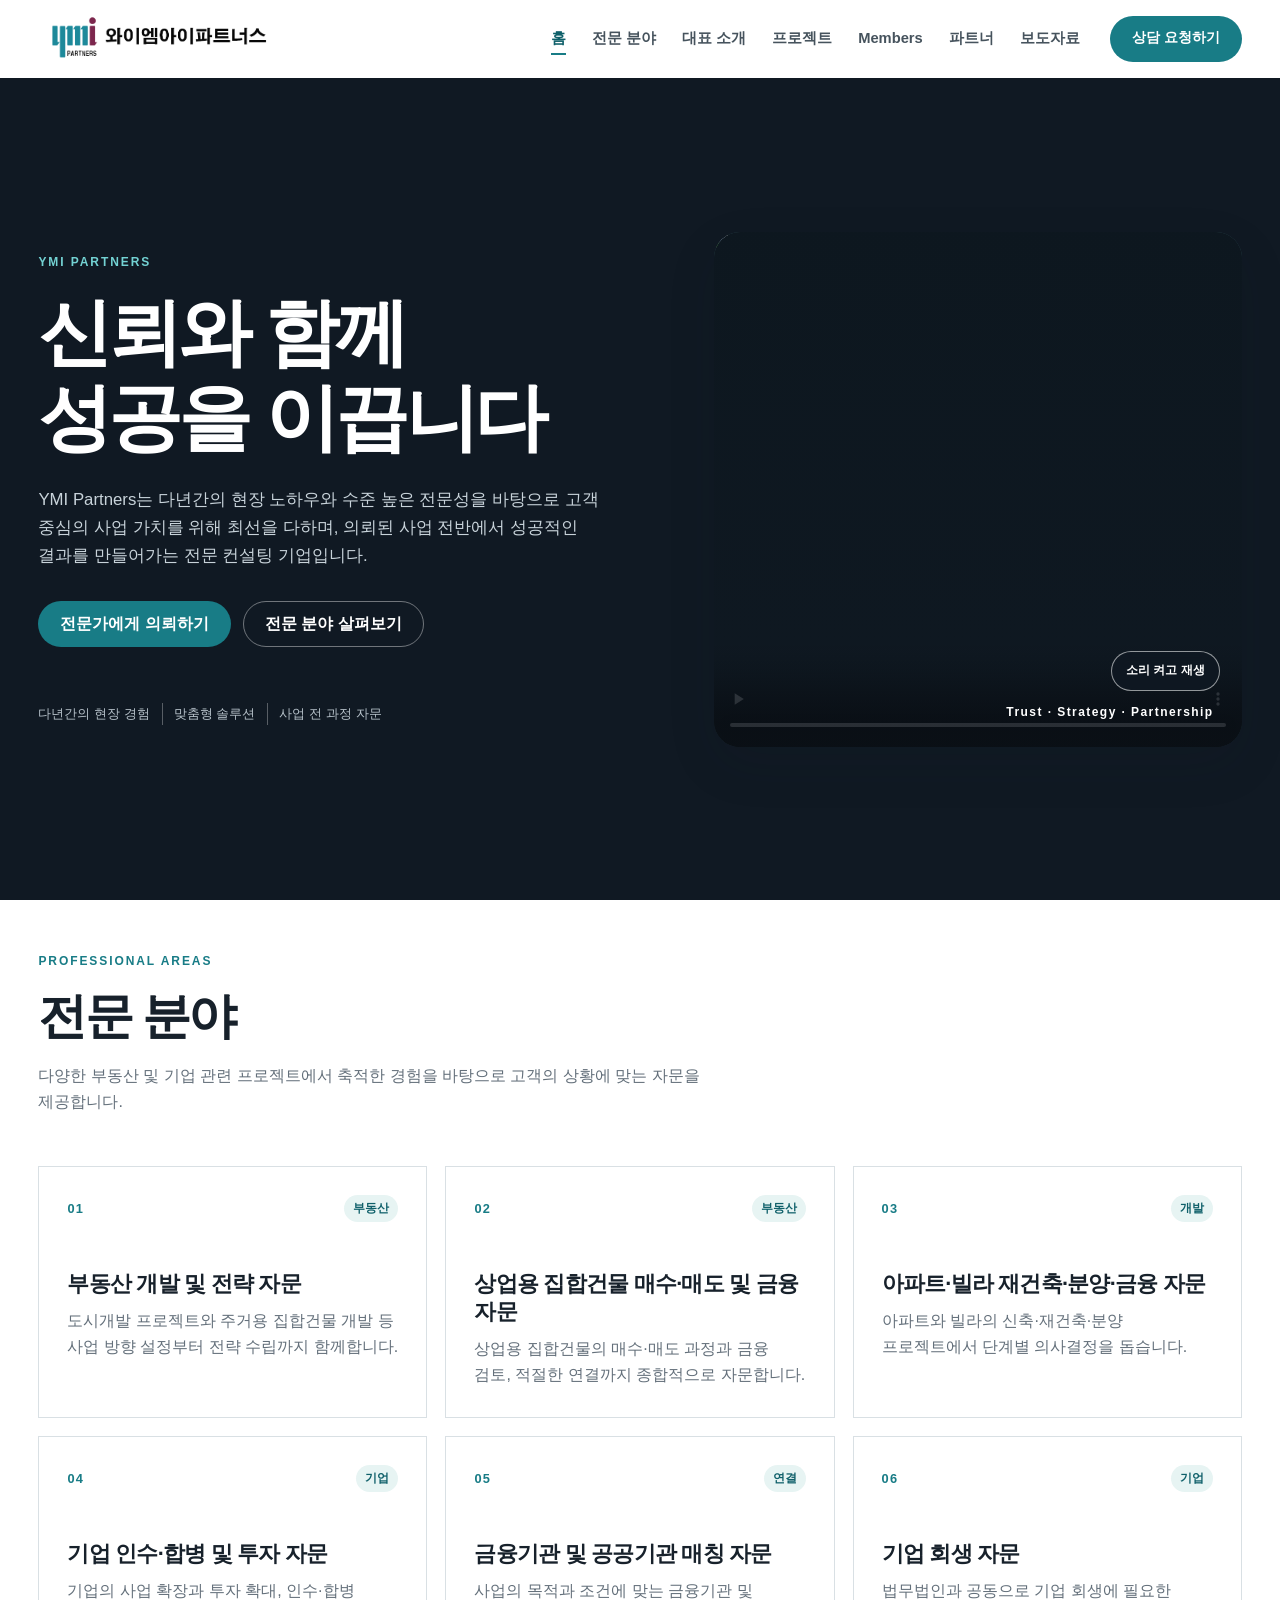
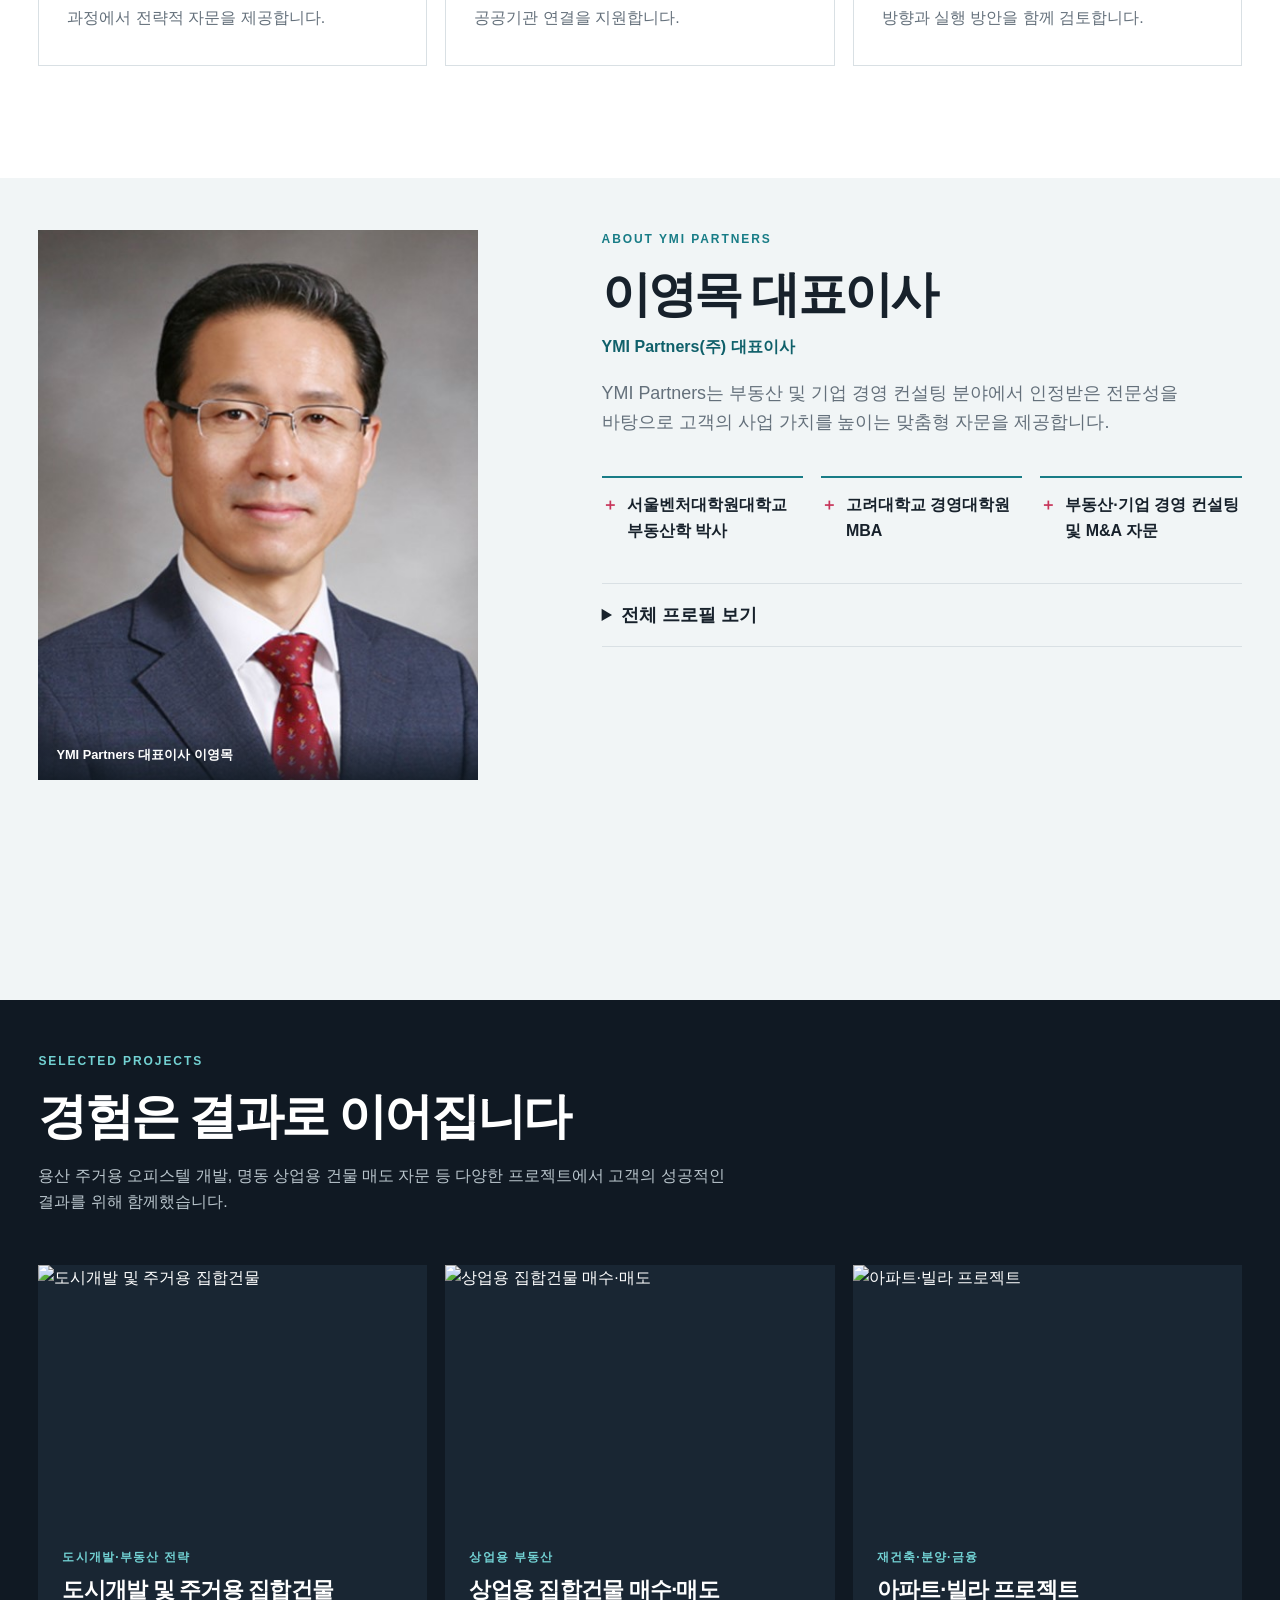
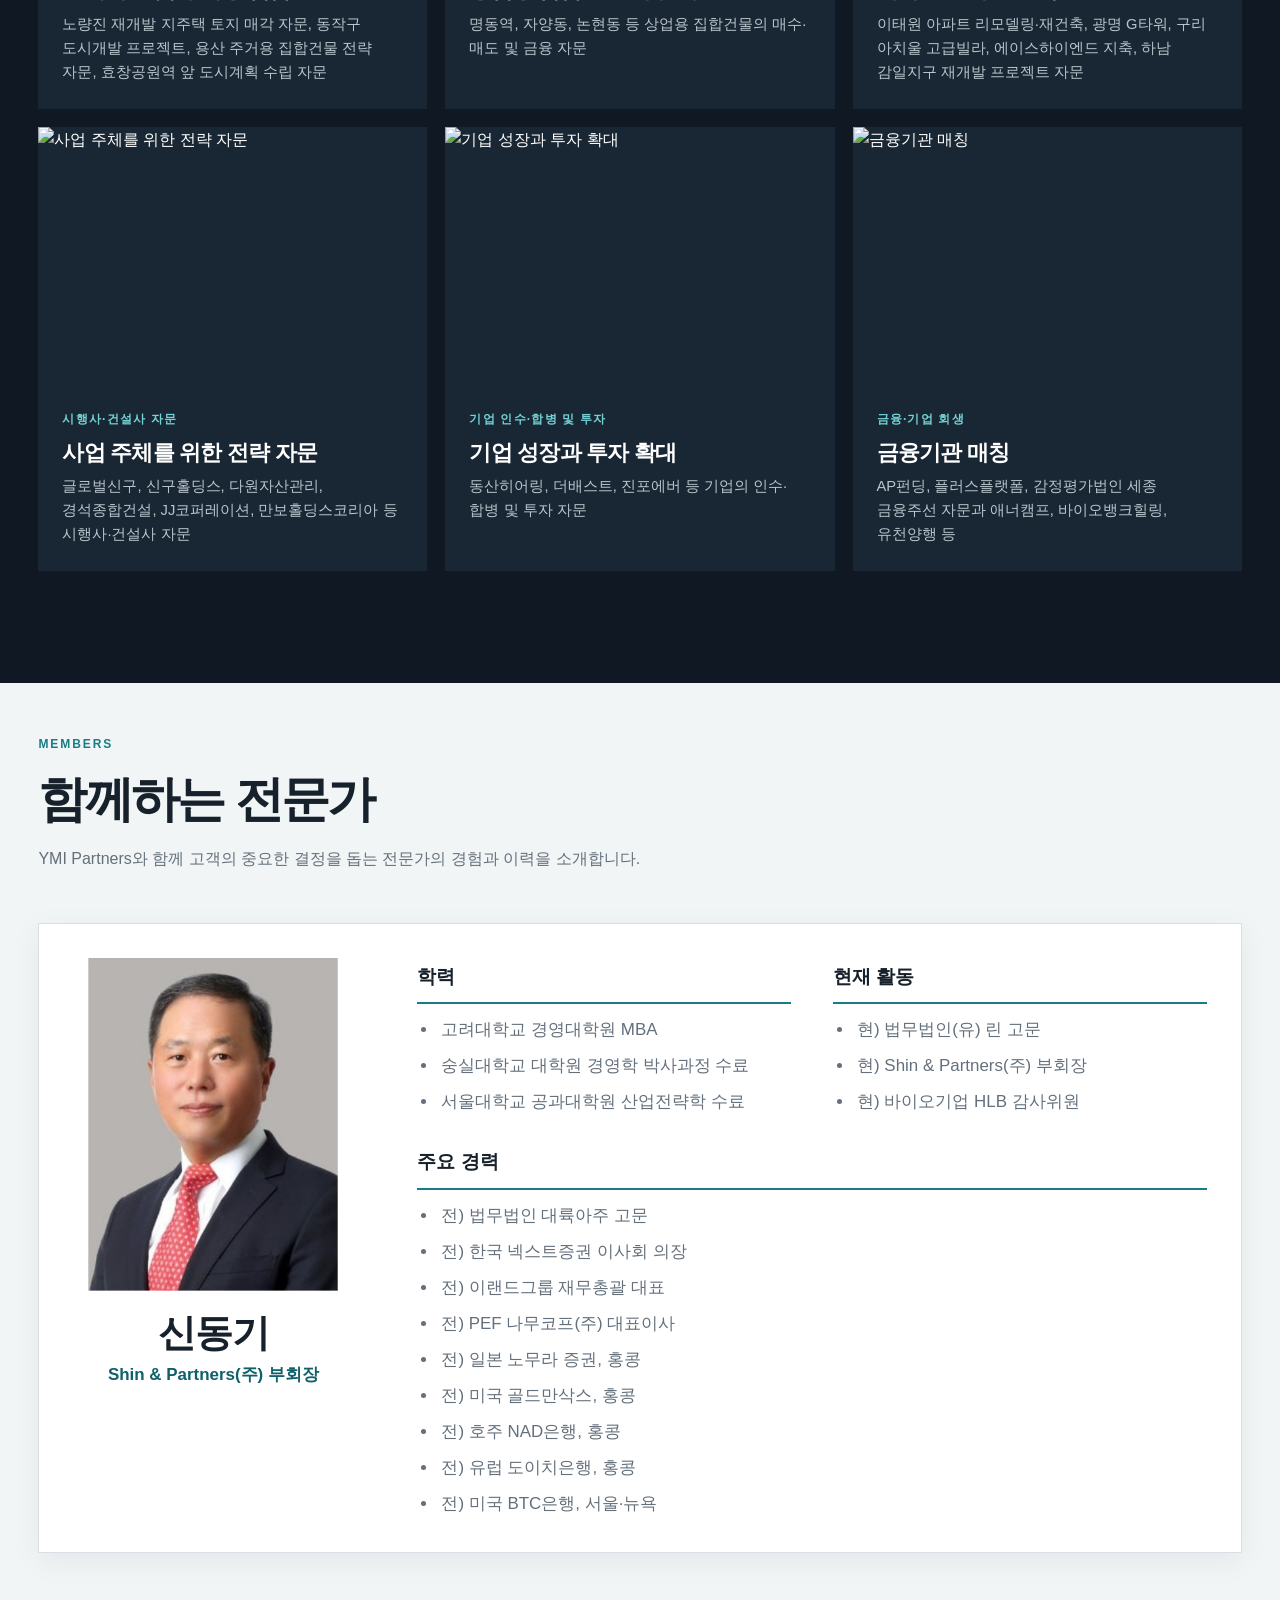
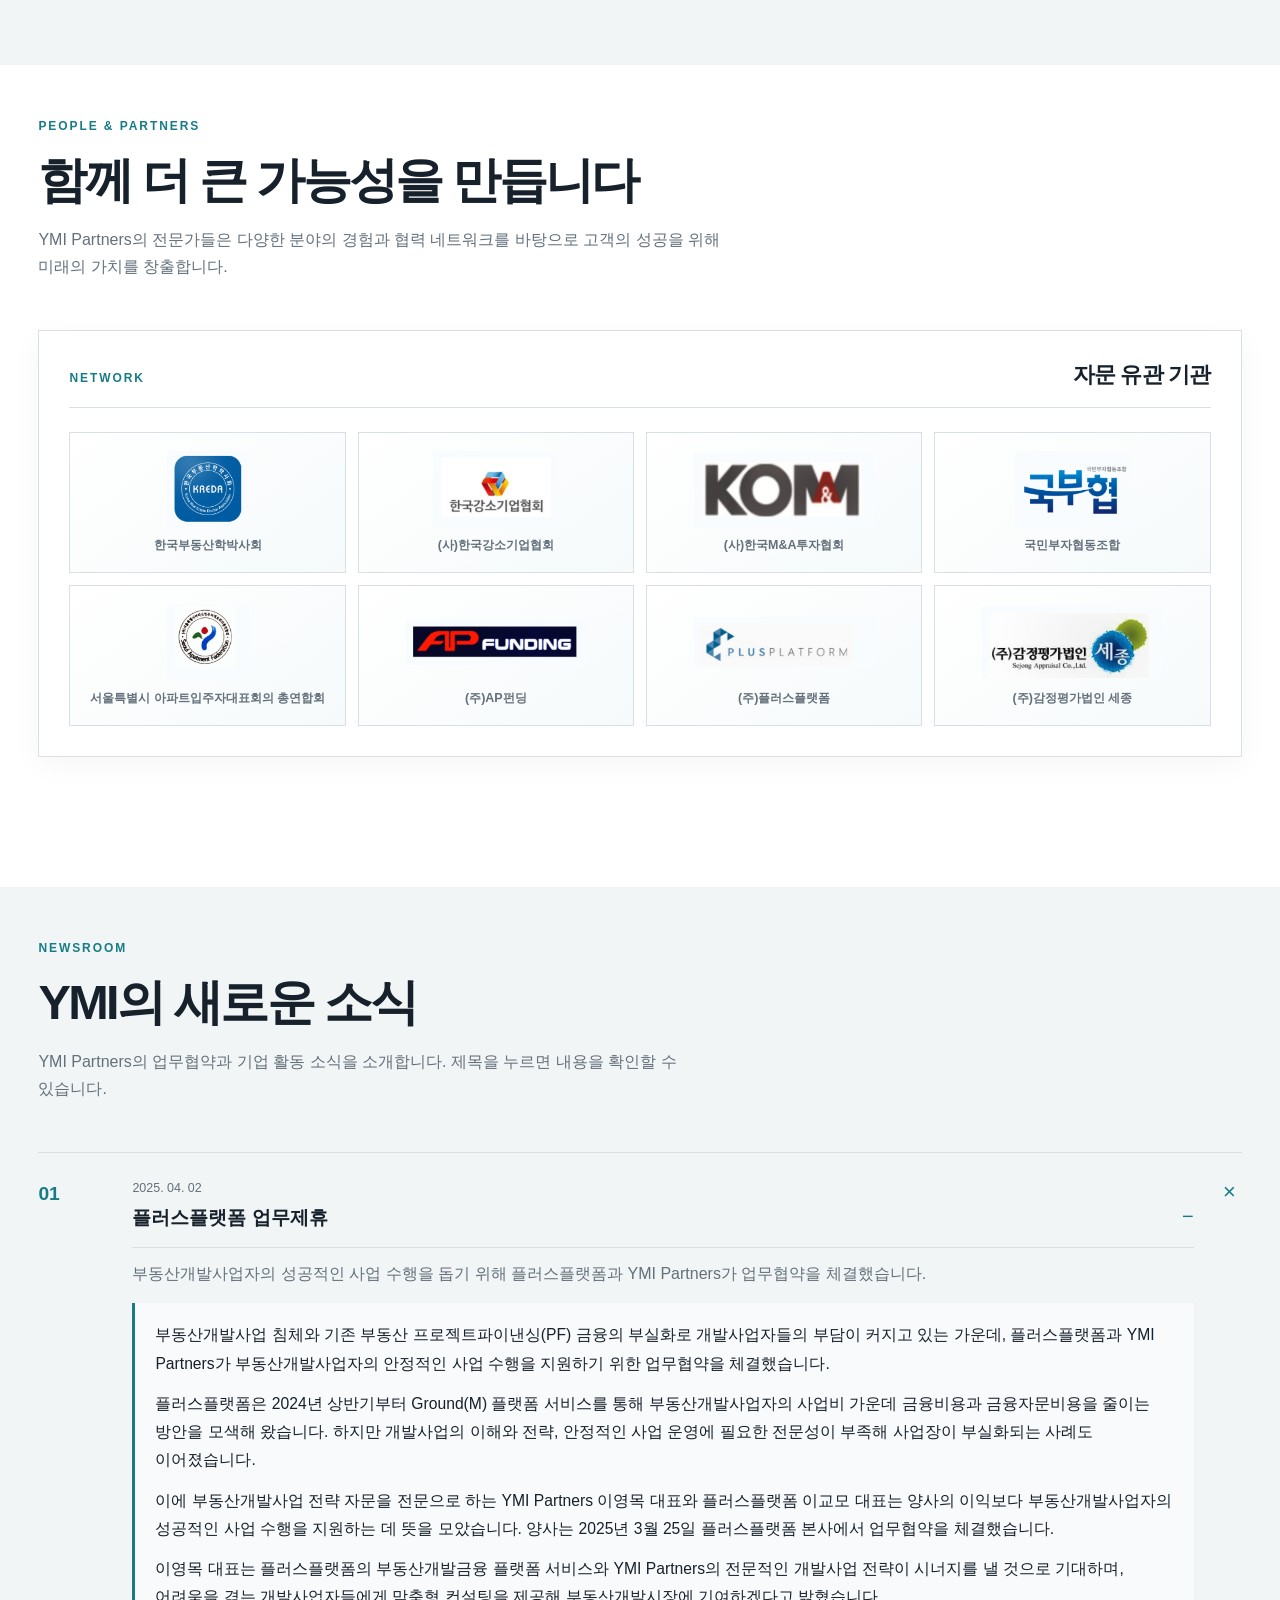
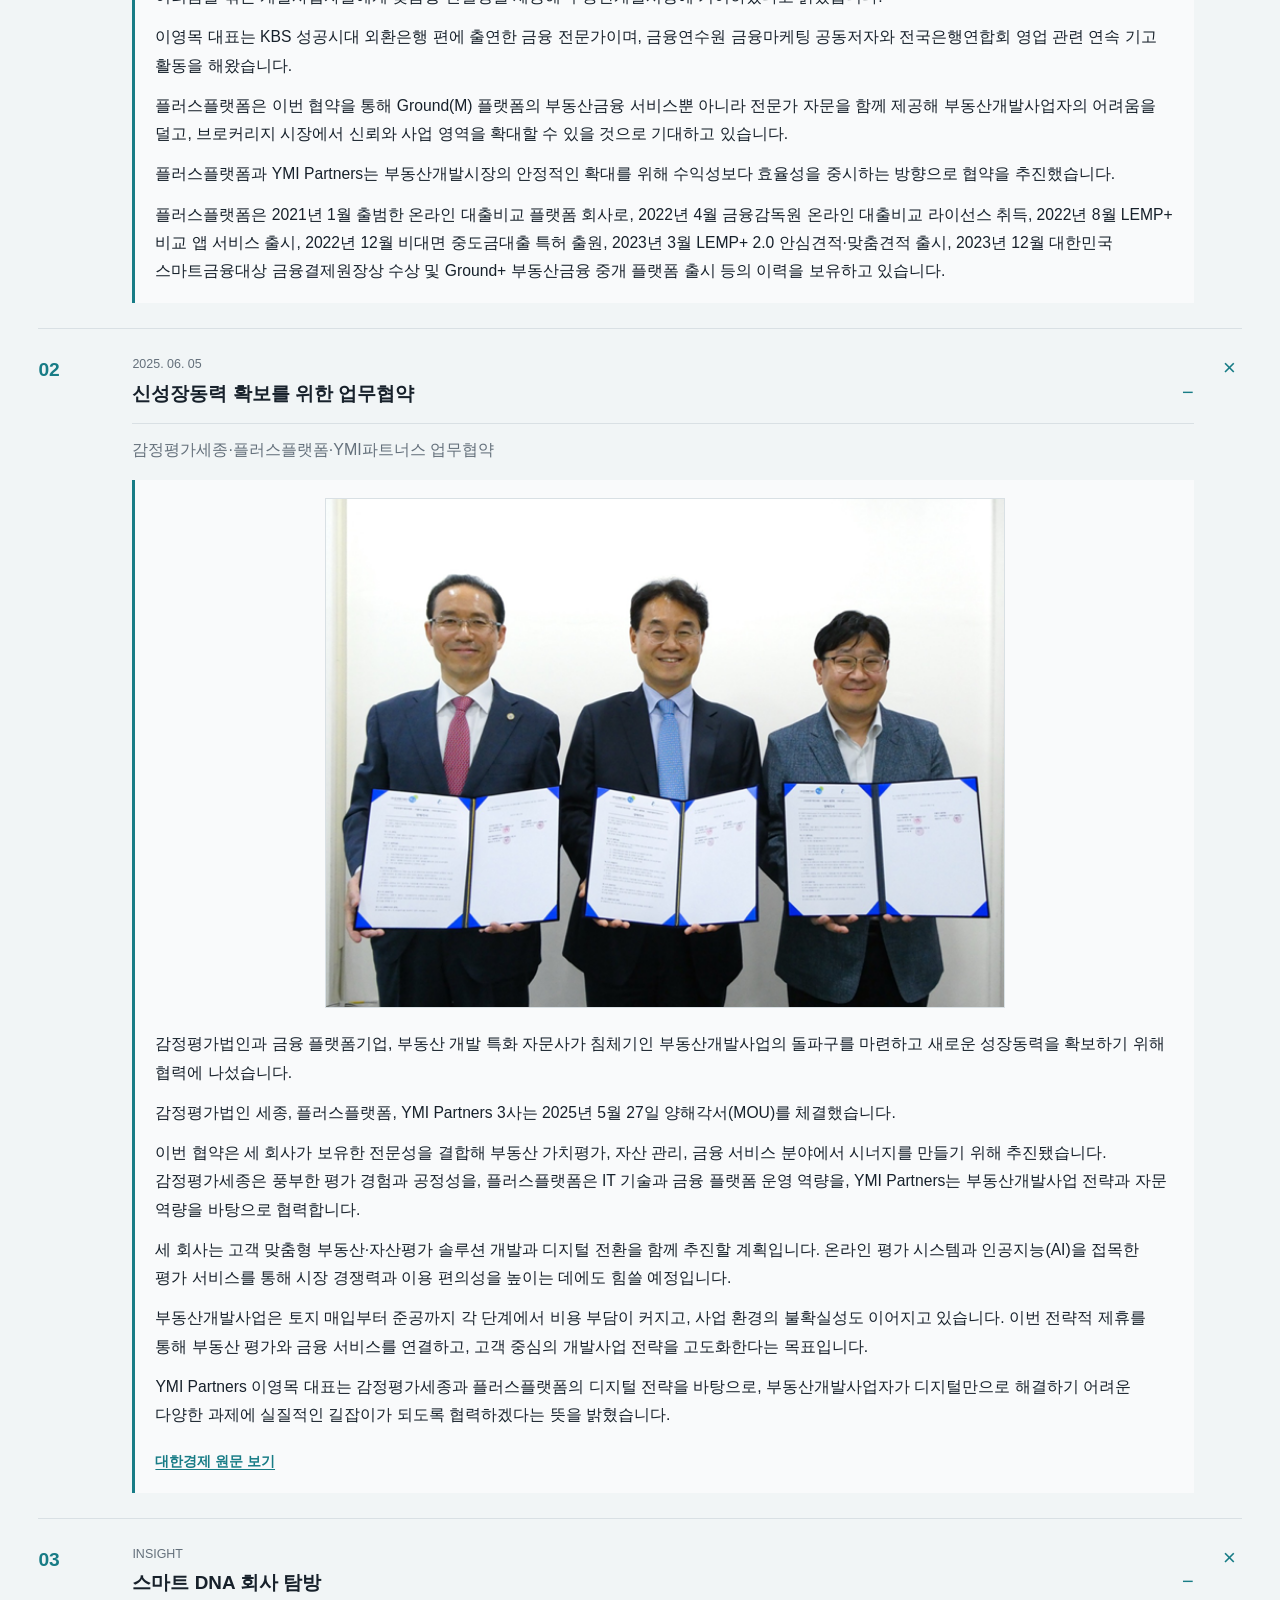
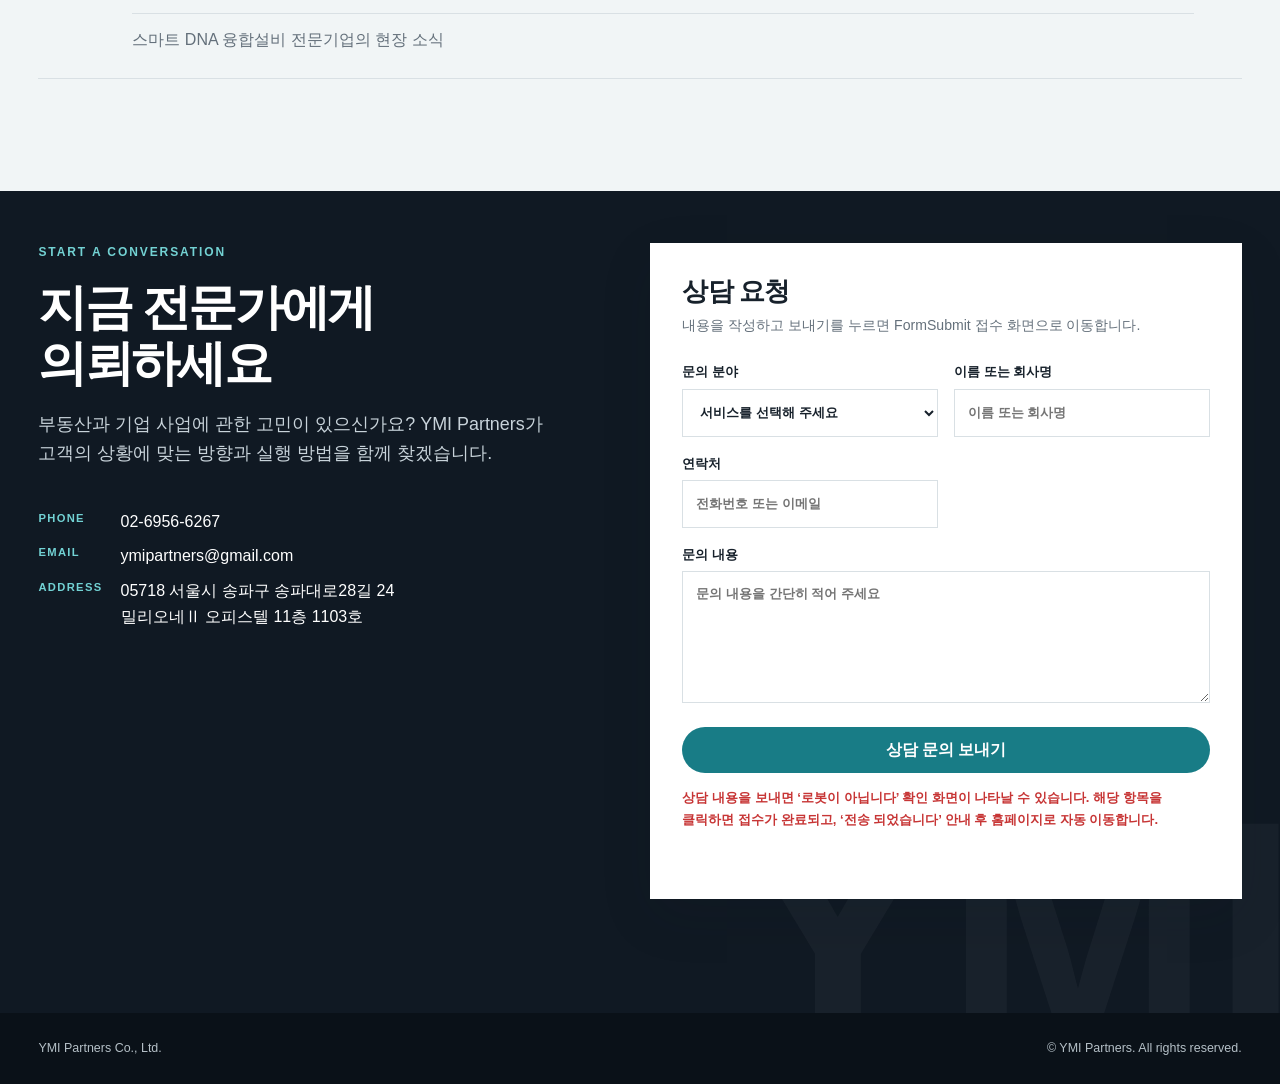
==== commit d791cadc: "Update financial matching project description" ====
--- a/index.html
+++ b/index.html
@@ -214,7 +214,7 @@
       </div>
     </footer>
 
-    <script src="content.js?v=20260820-8"></script>
+    <script src="content.js?v=20260820-9"></script>
     <script src="script.js?v=20260820-5"></script>
   </body>
 </html>
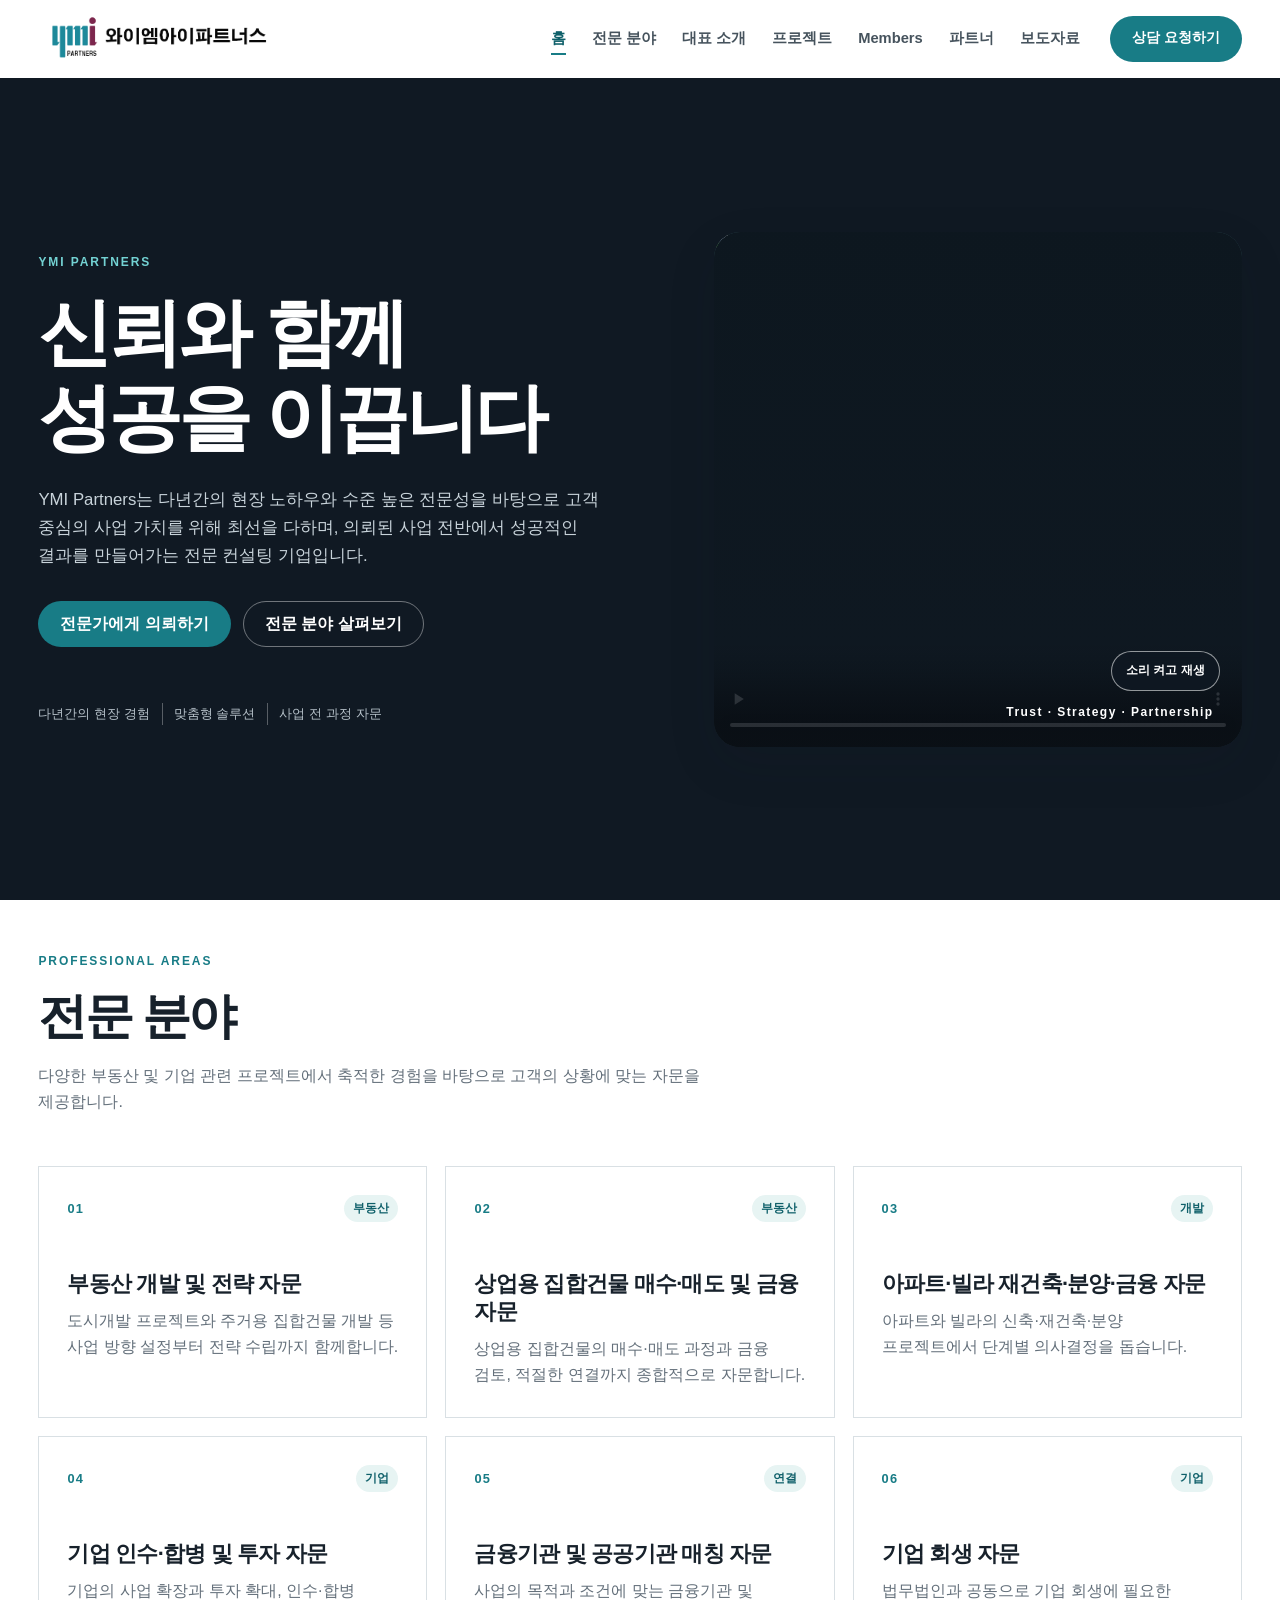
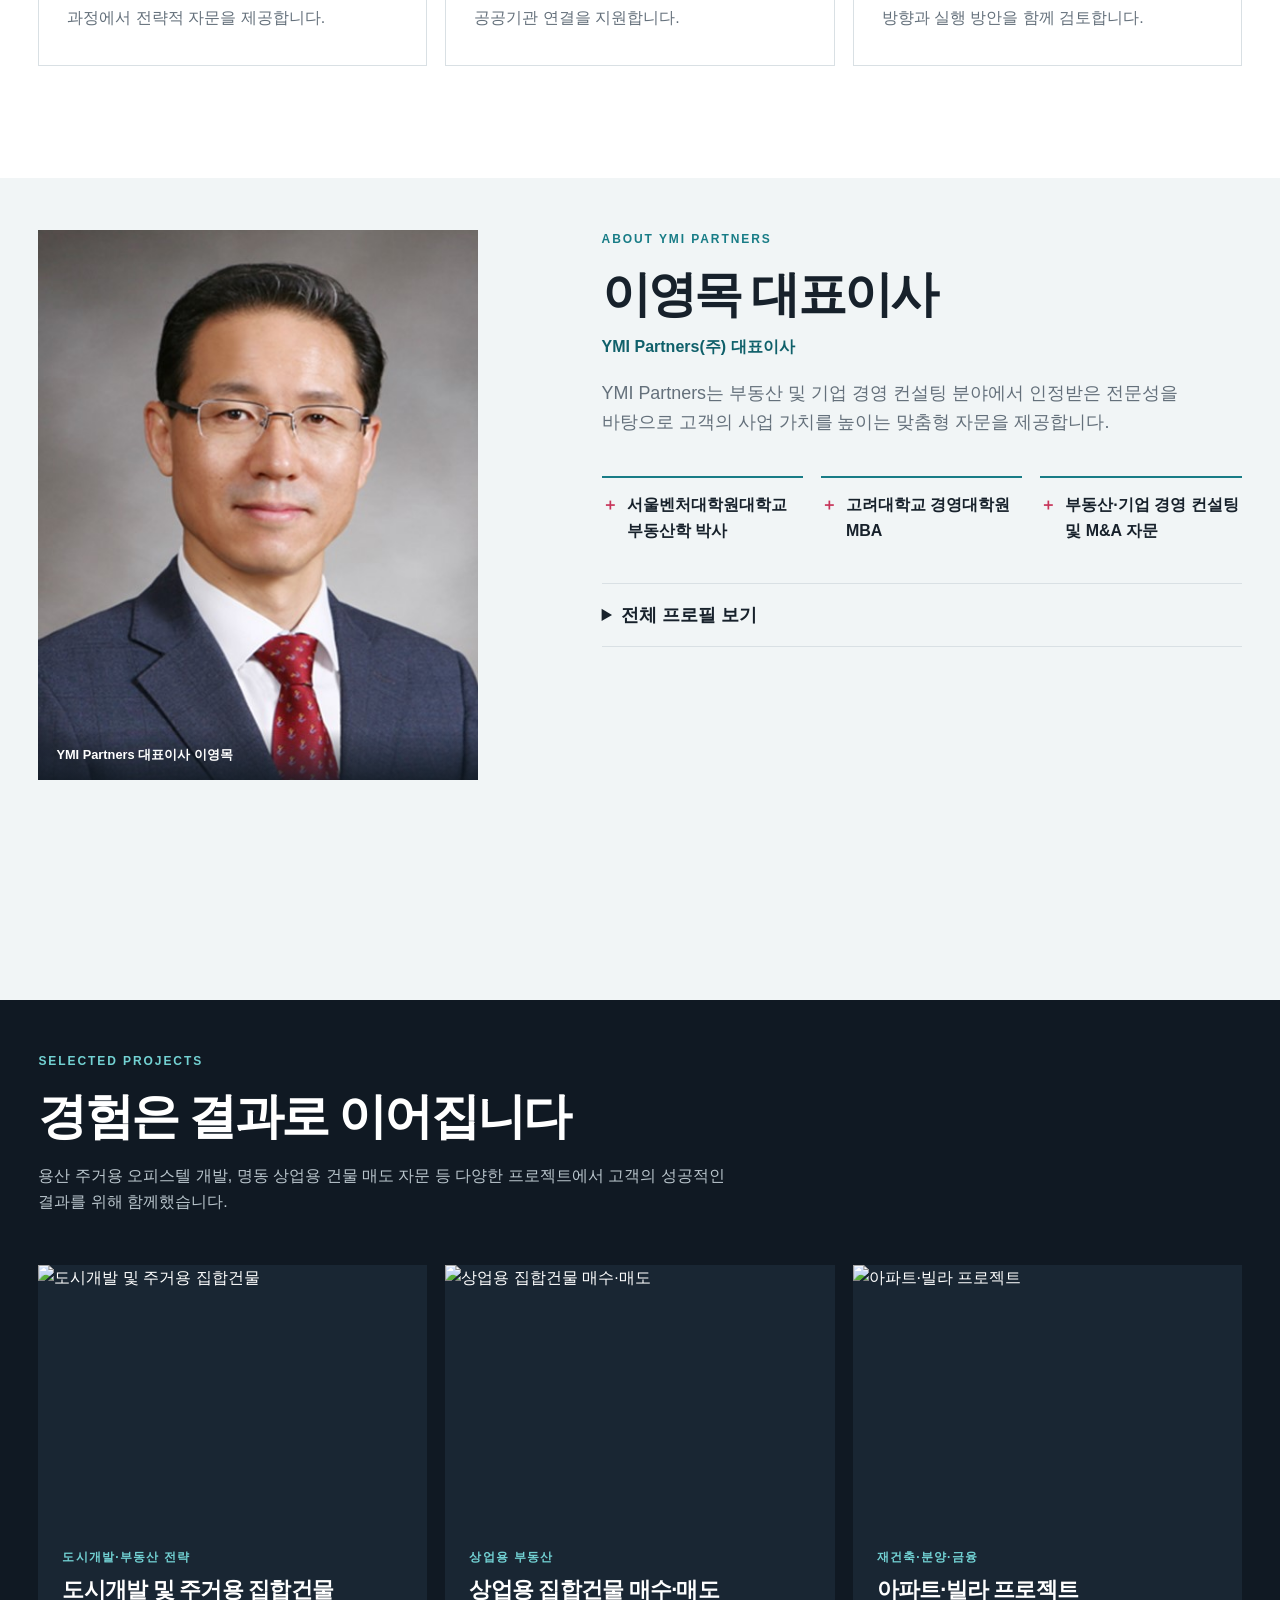
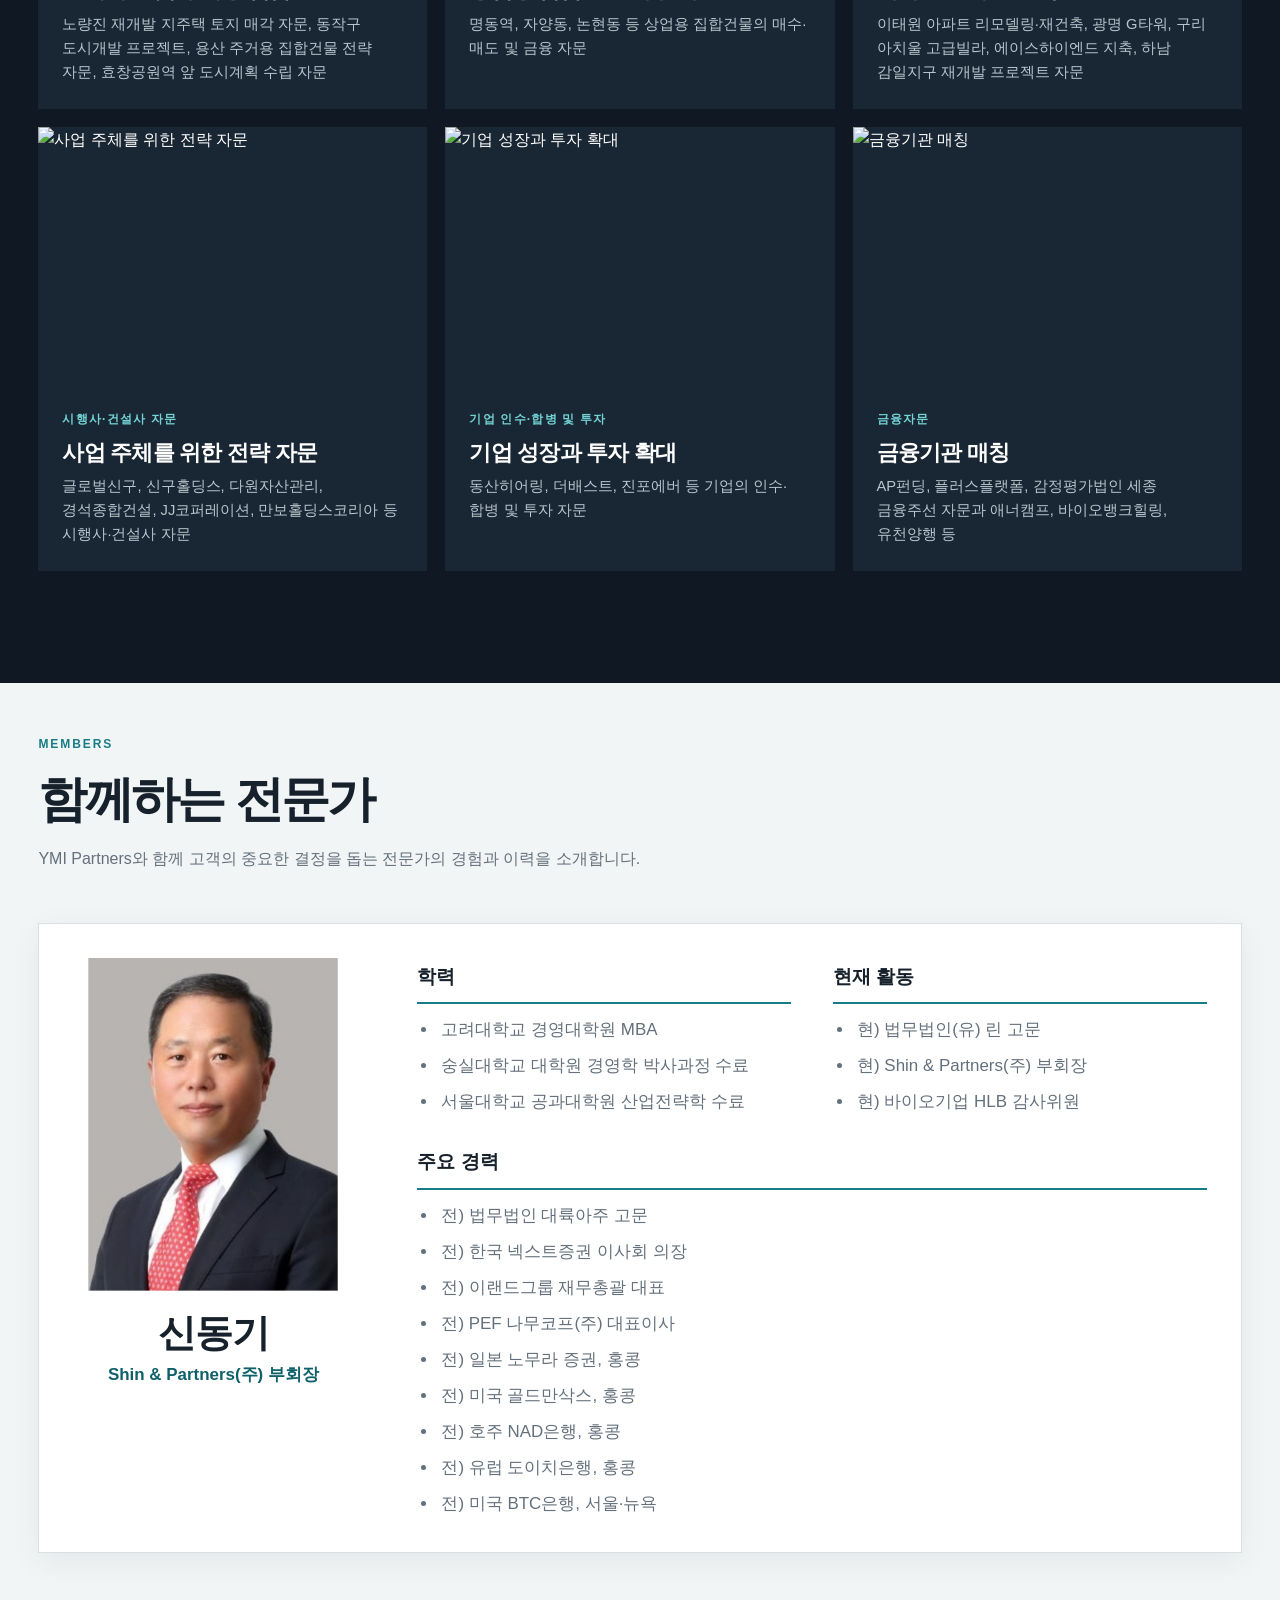
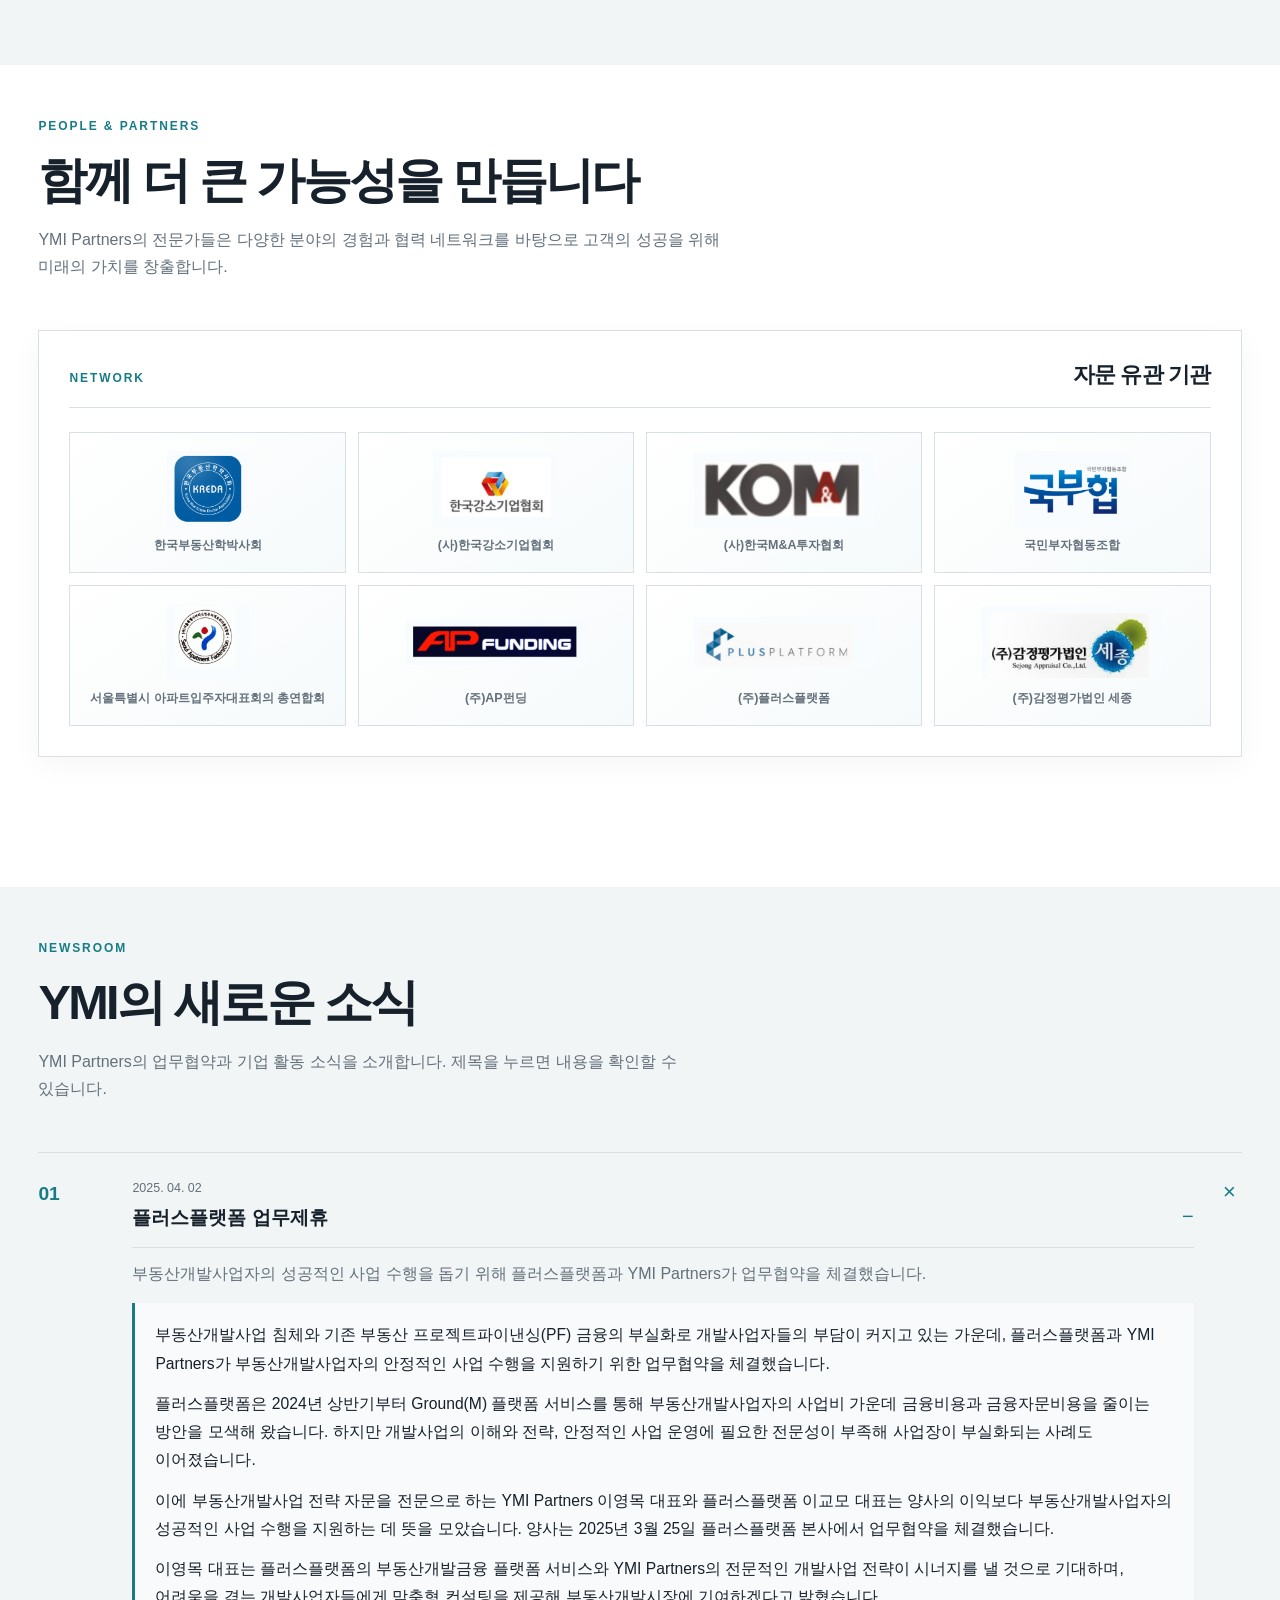
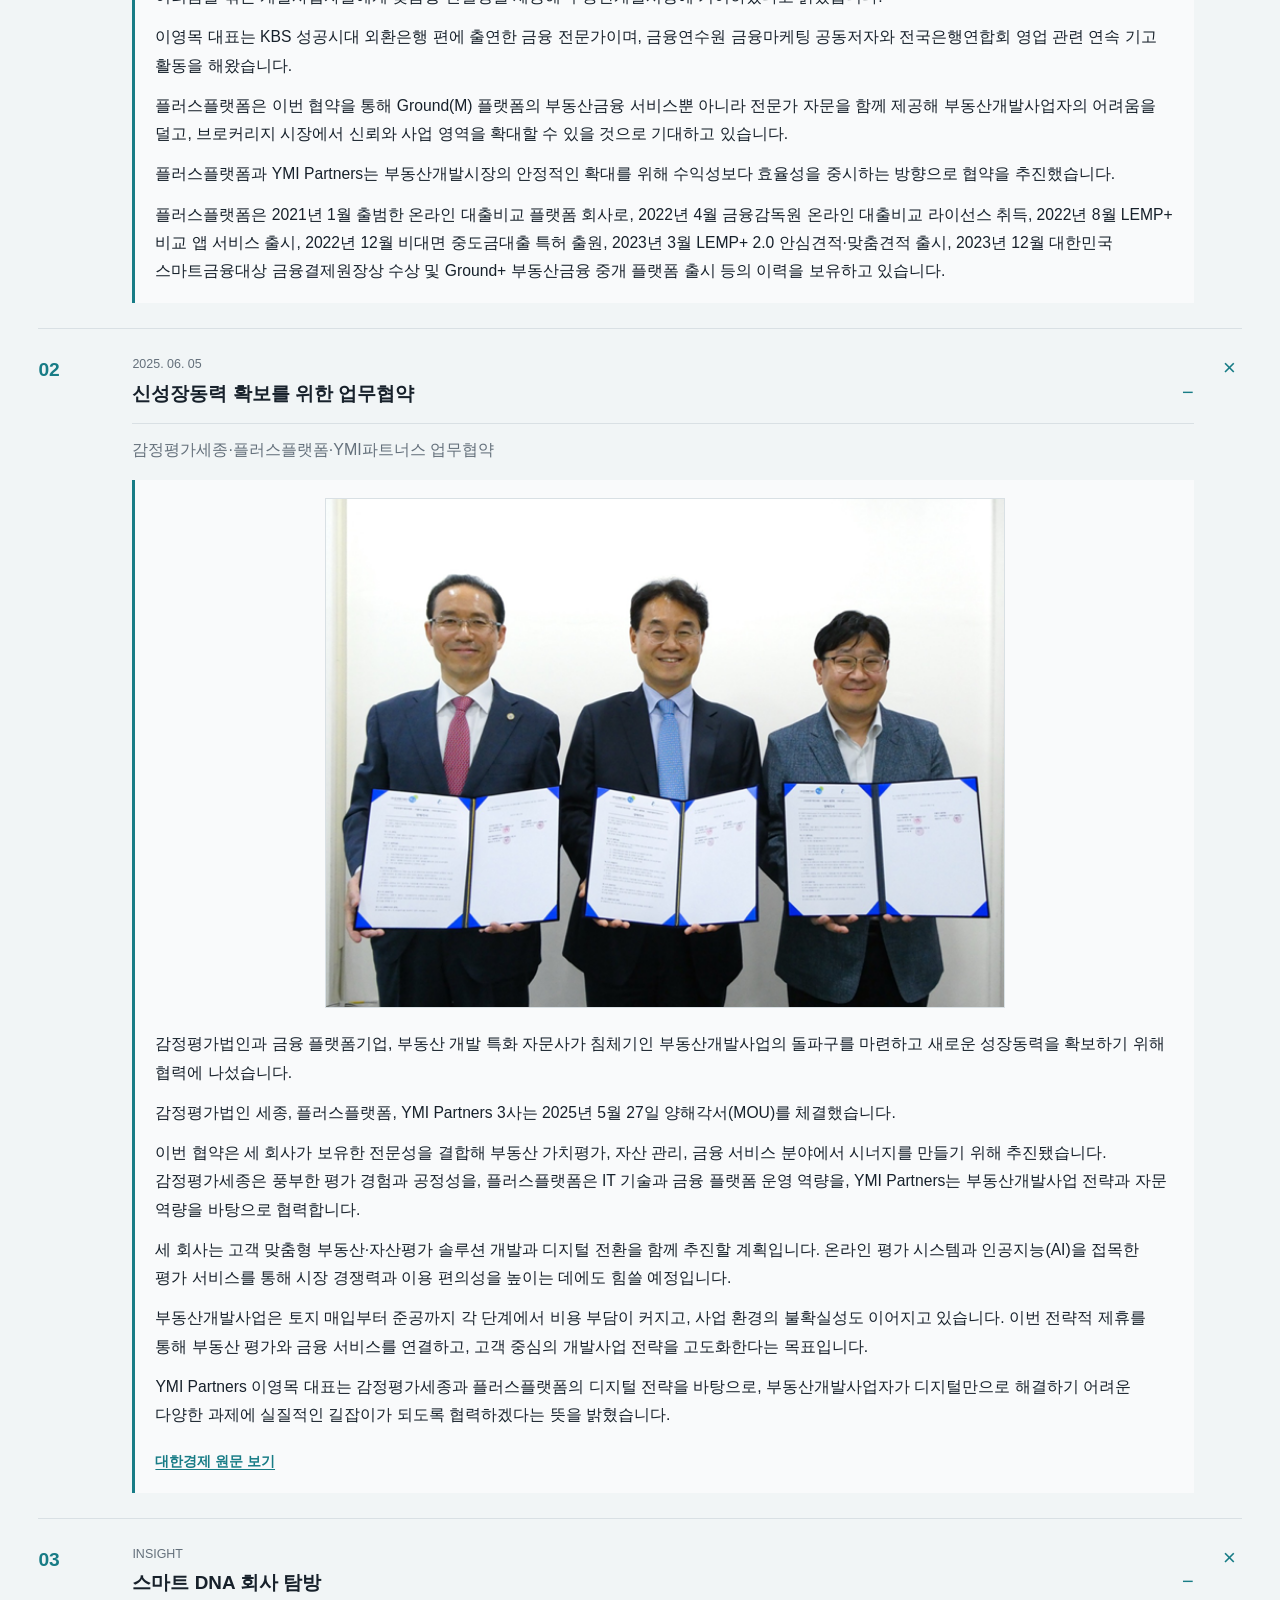
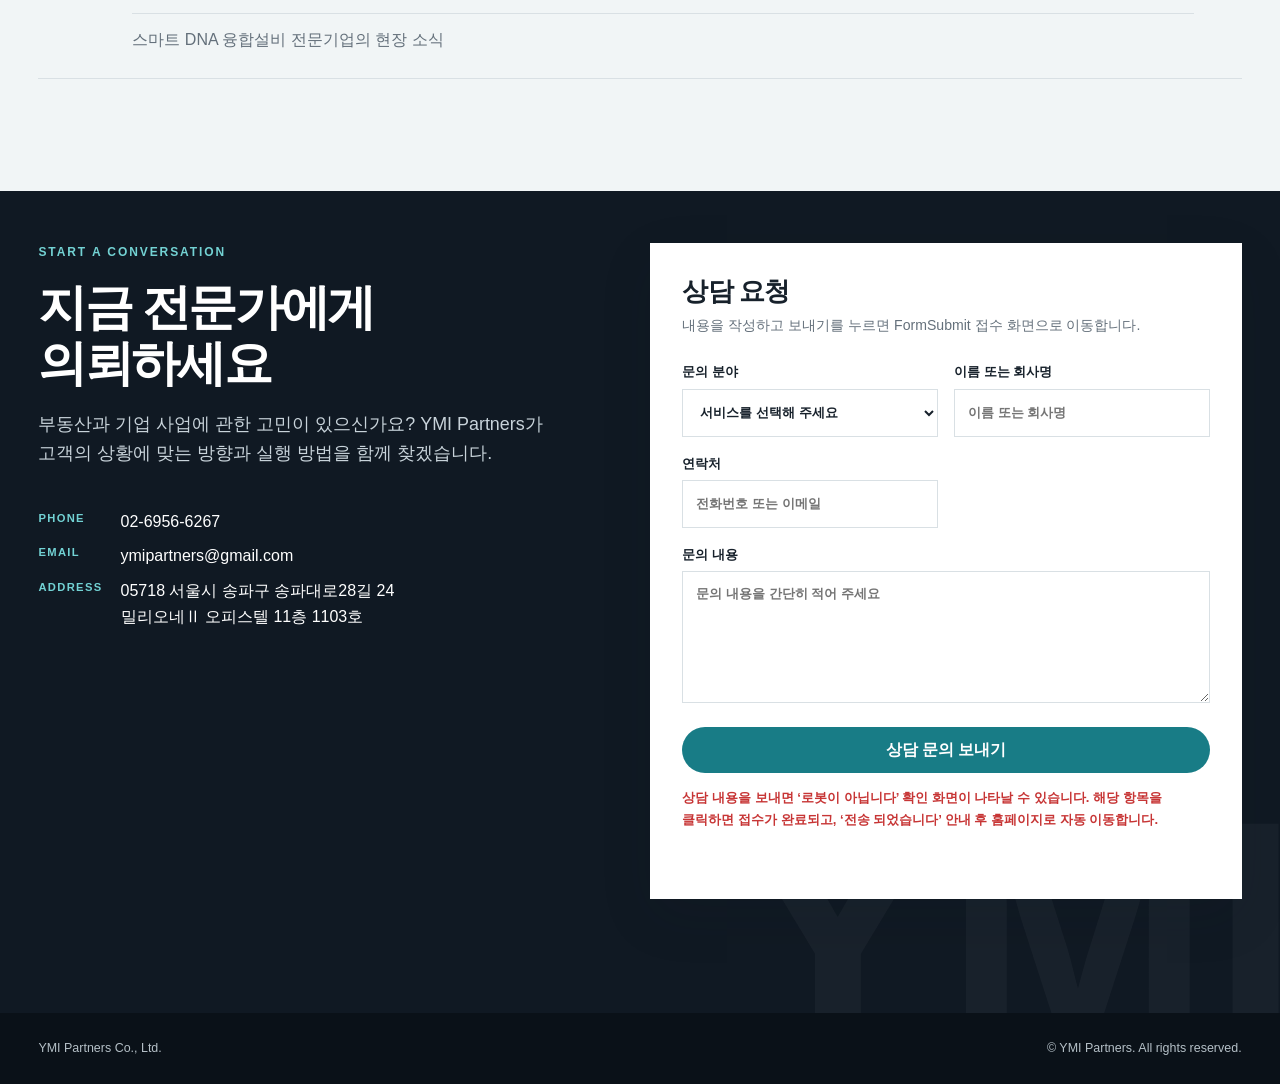
==== commit ba7ba4cf: "Rename project category to financial advisory" ====
--- a/index.html
+++ b/index.html
@@ -214,7 +214,7 @@
       </div>
     </footer>
 
-    <script src="content.js?v=20260820-9"></script>
+    <script src="content.js?v=20260820-10"></script>
     <script src="script.js?v=20260820-5"></script>
   </body>
 </html>
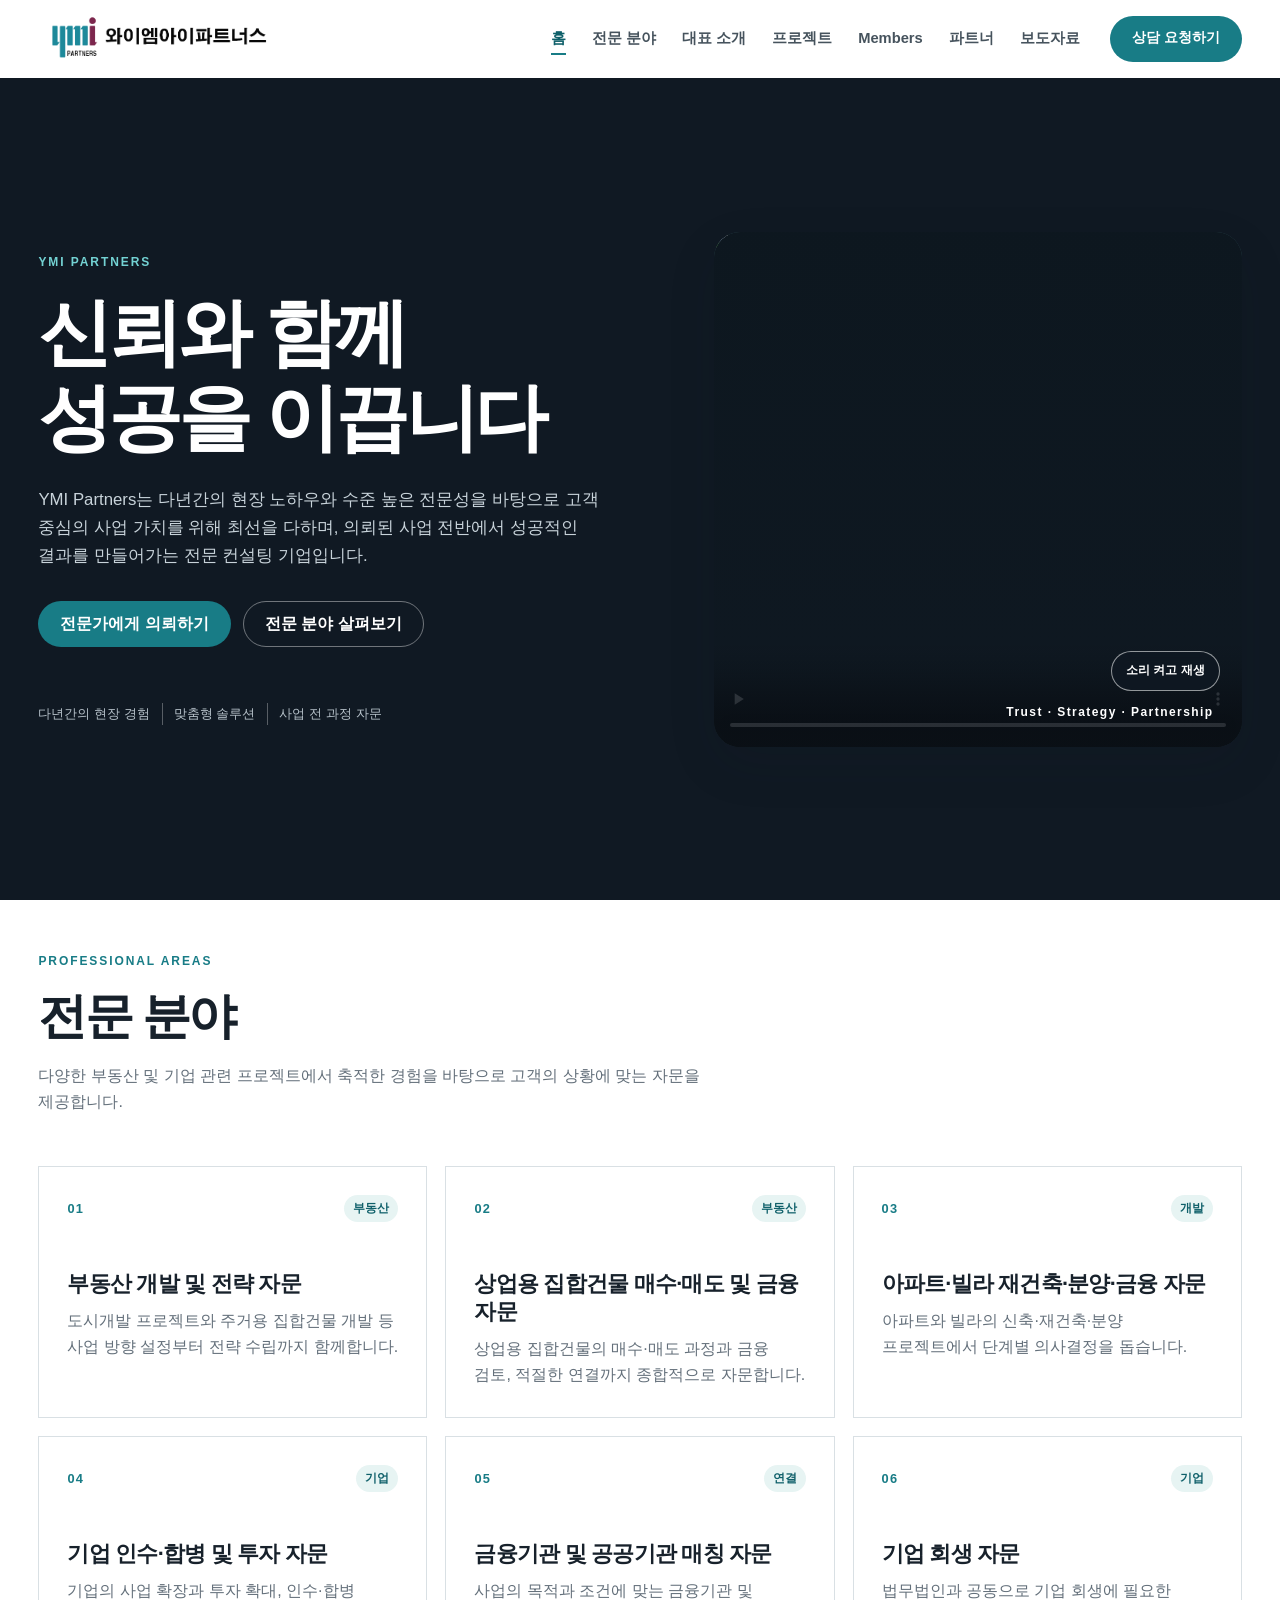
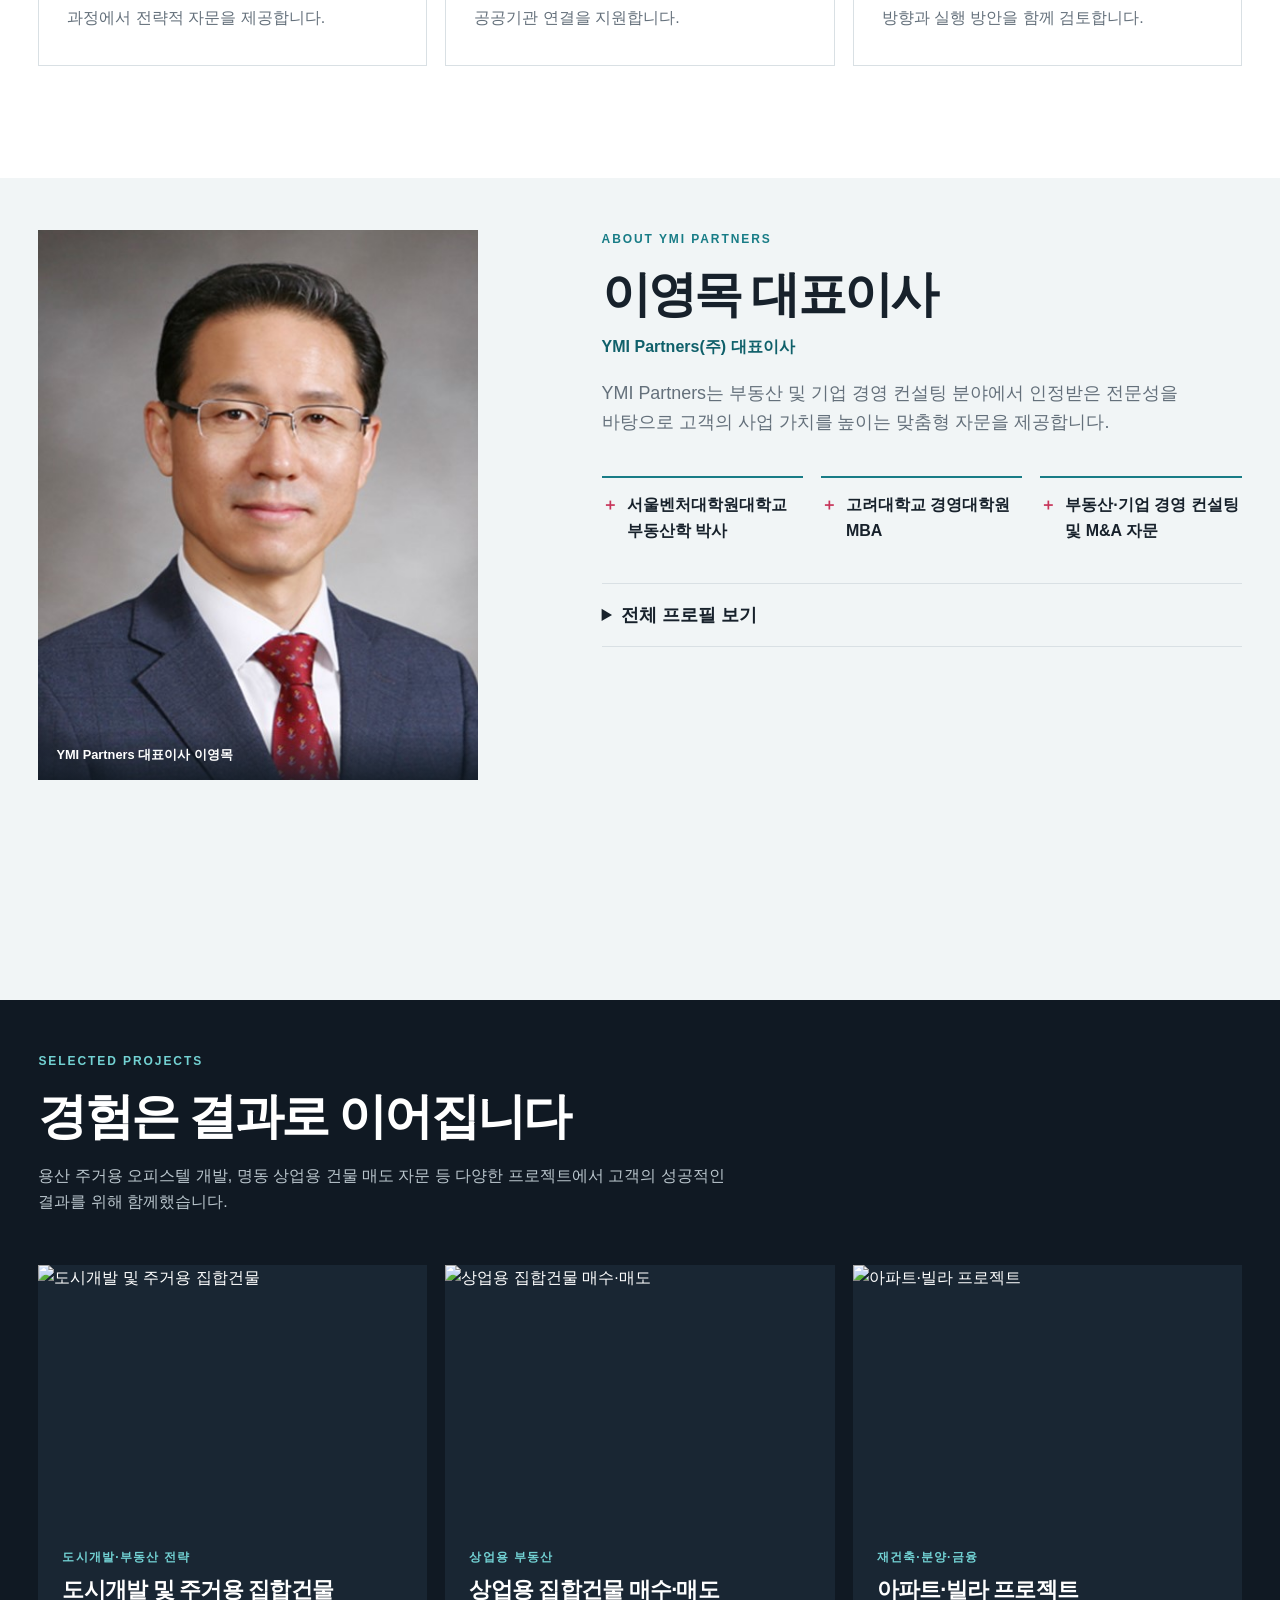
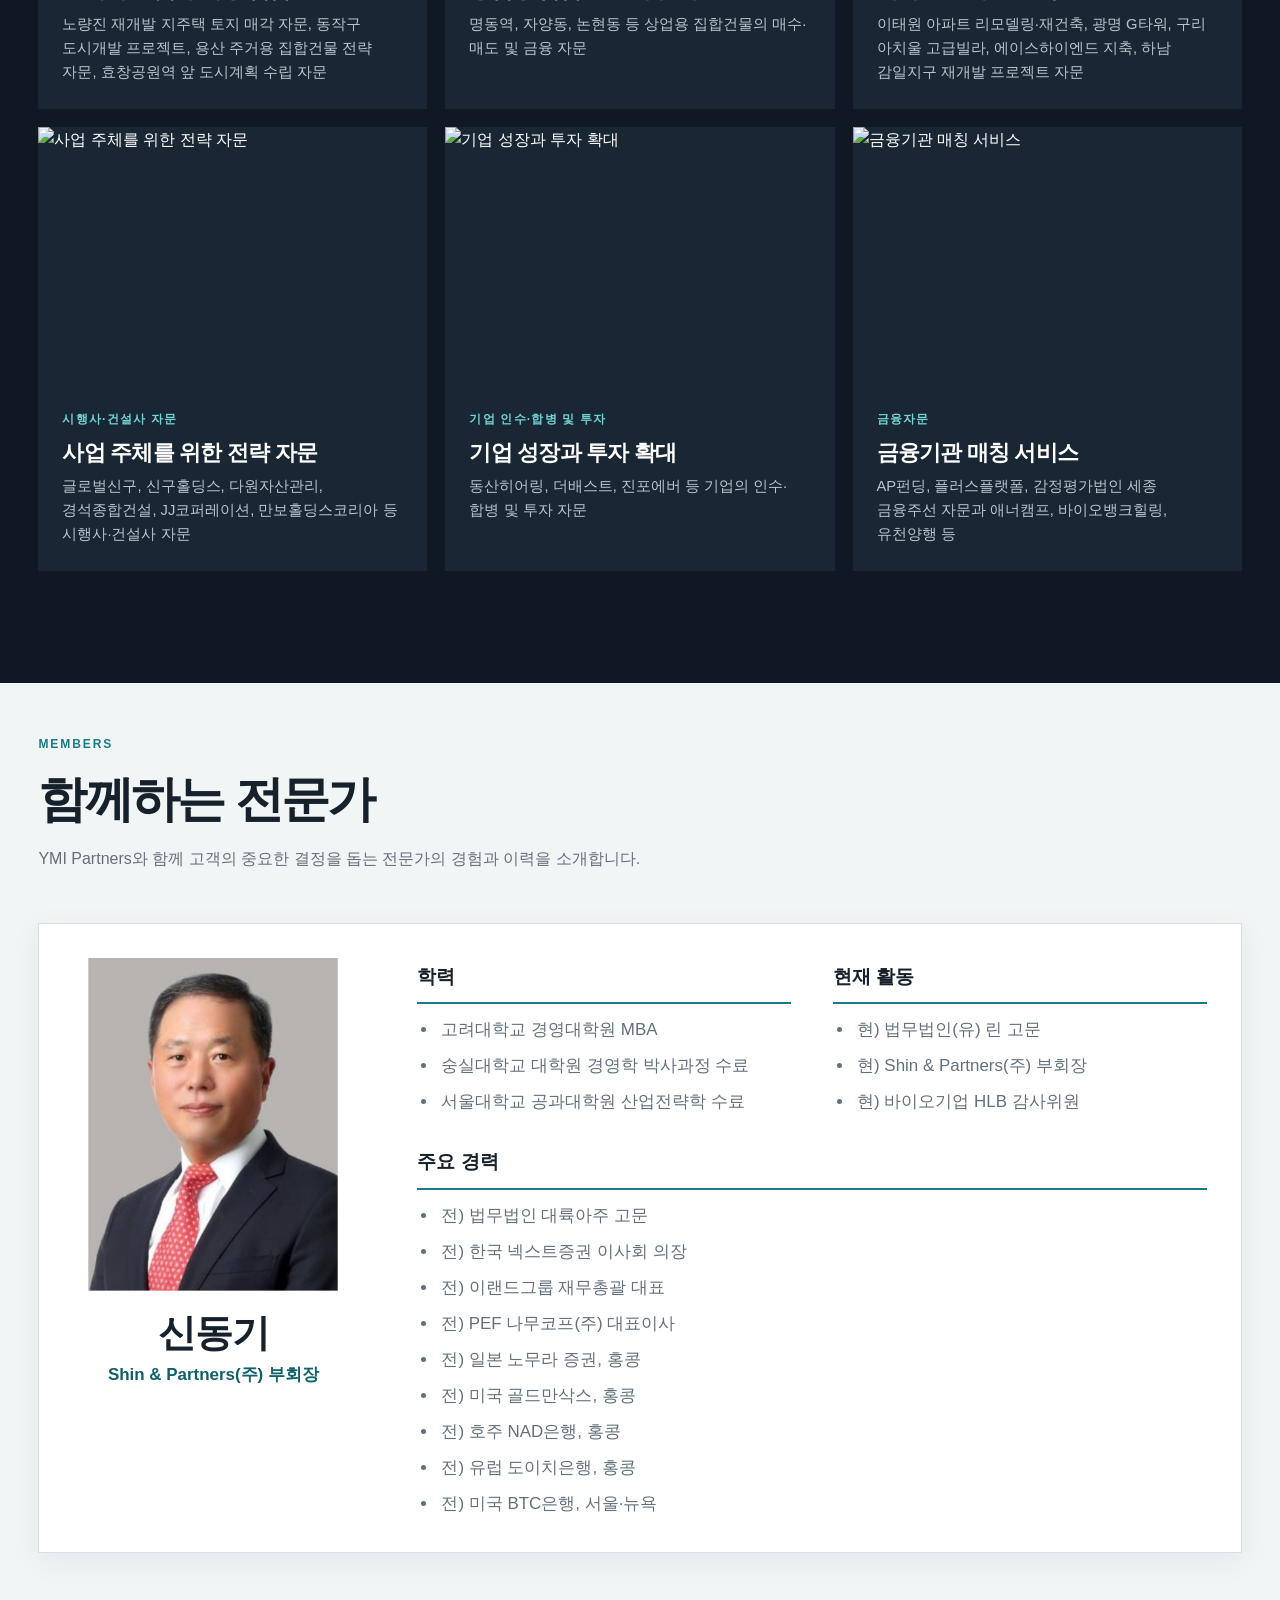
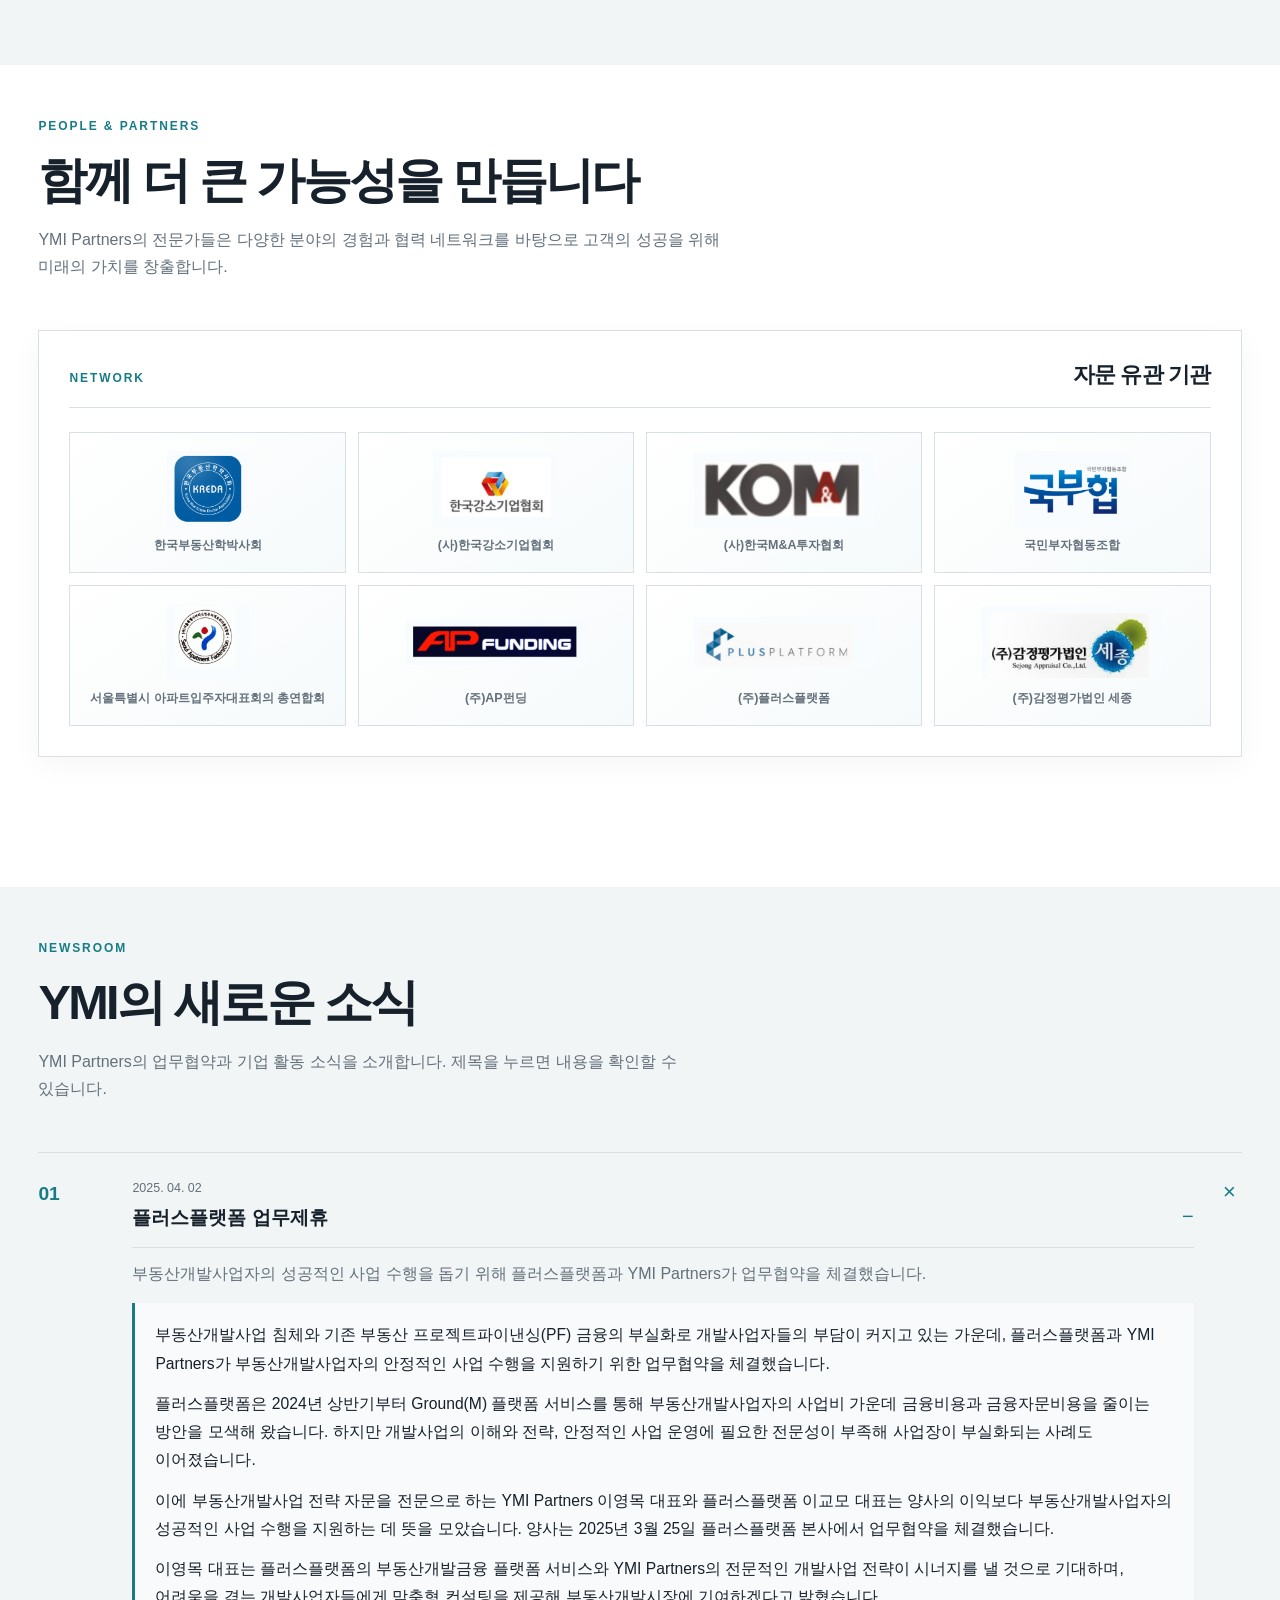
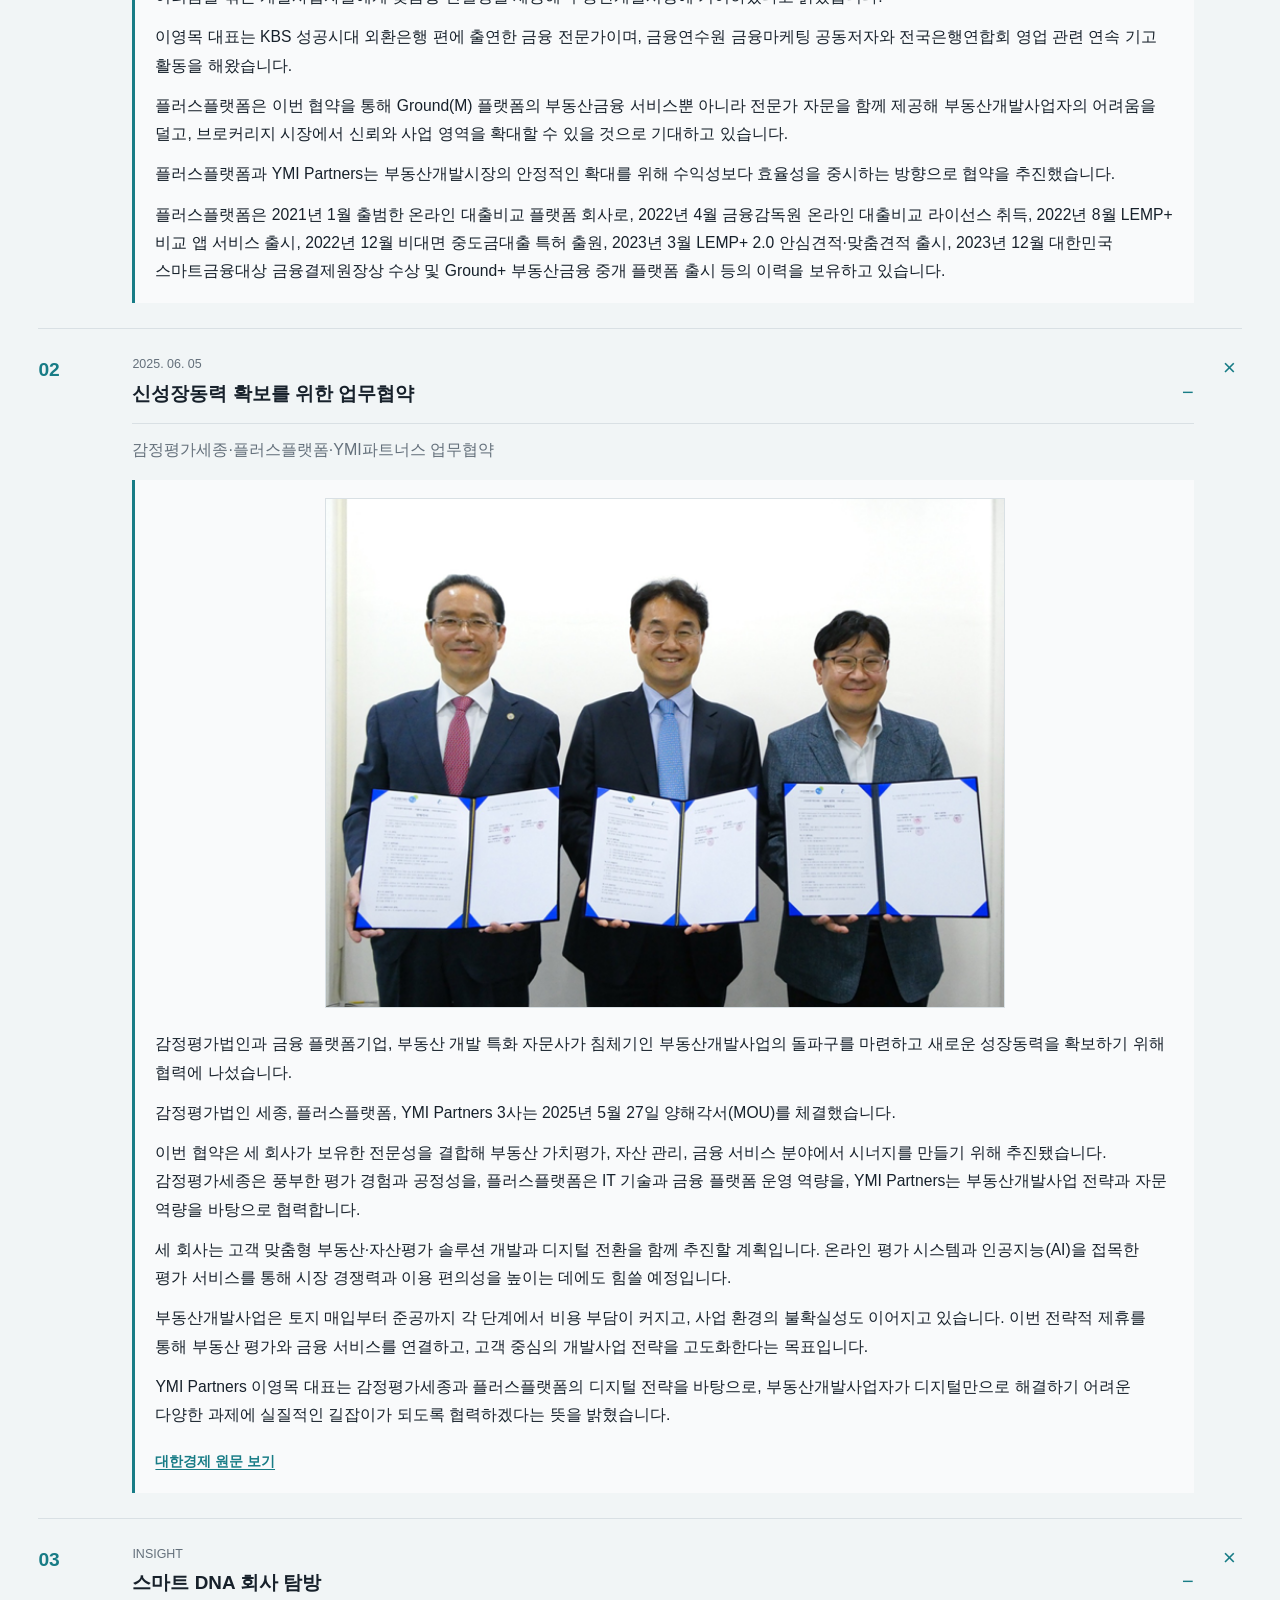
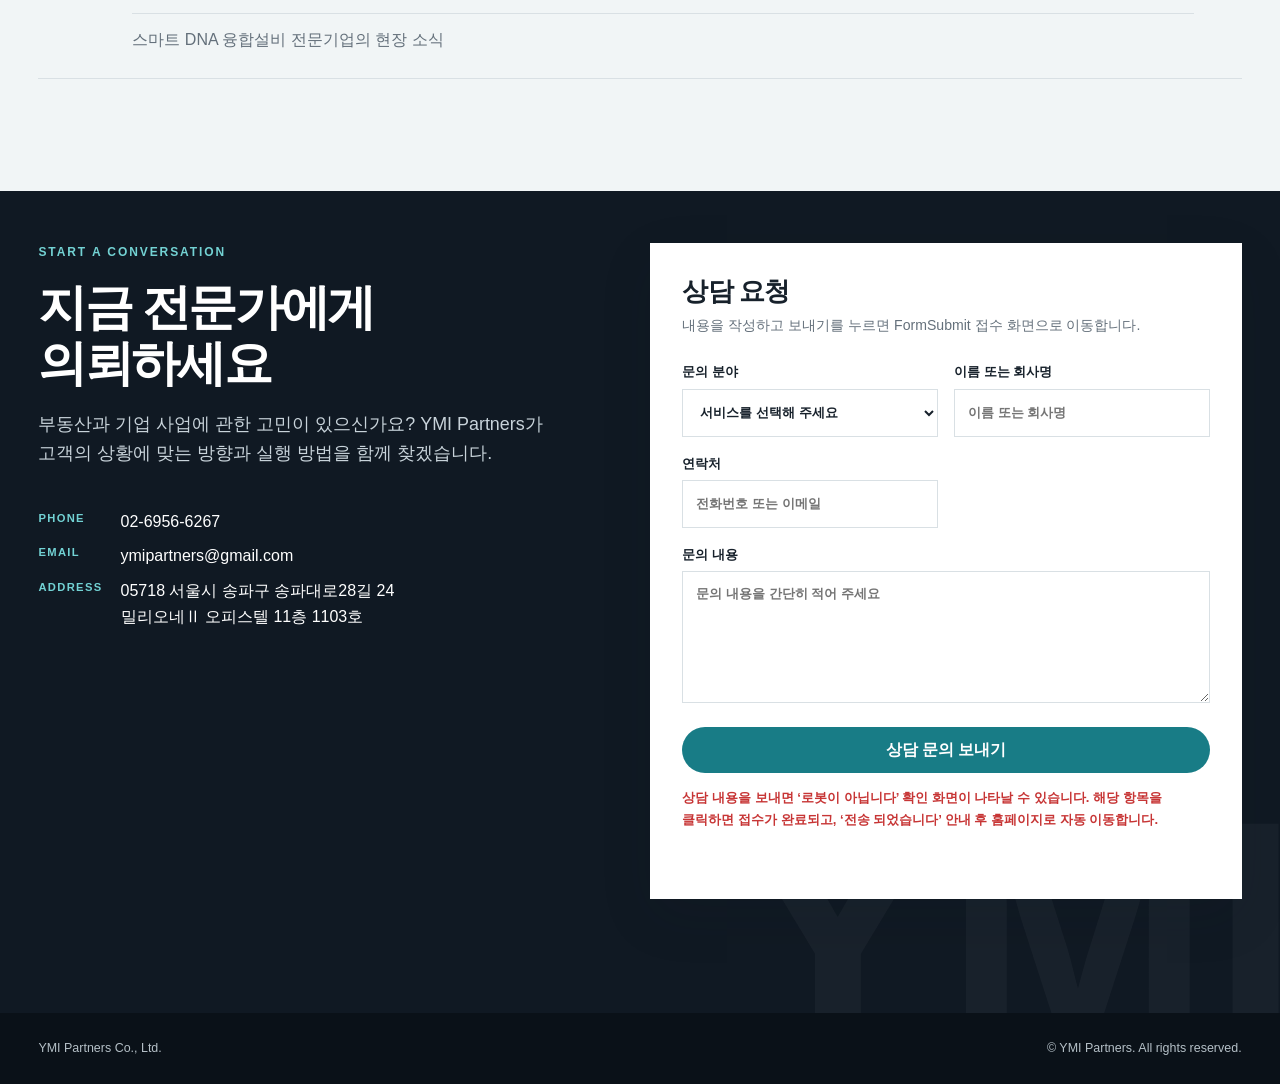
==== commit c1c7e07d: "Rename financial matching service title" ====
--- a/index.html
+++ b/index.html
@@ -214,7 +214,7 @@
       </div>
     </footer>
 
-    <script src="content.js?v=20260820-10"></script>
+    <script src="content.js?v=20260820-11"></script>
     <script src="script.js?v=20260820-5"></script>
   </body>
 </html>
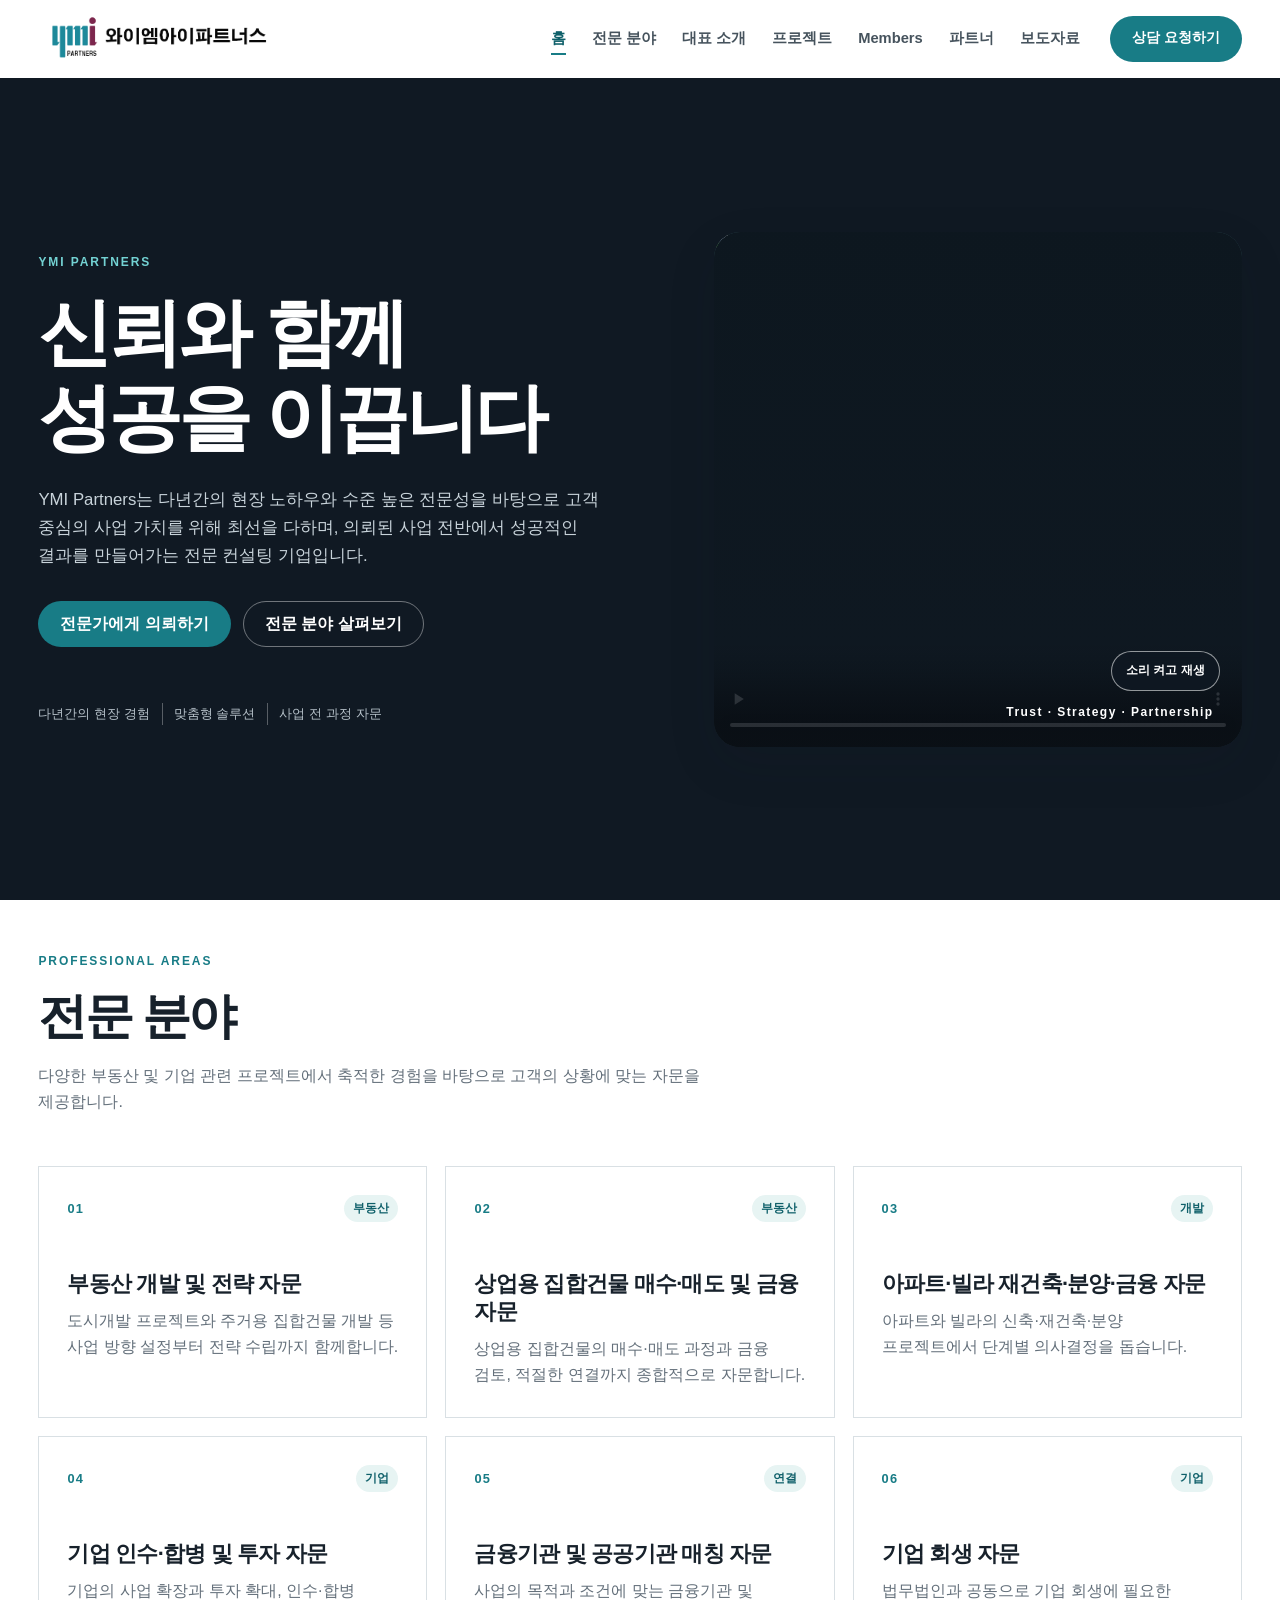
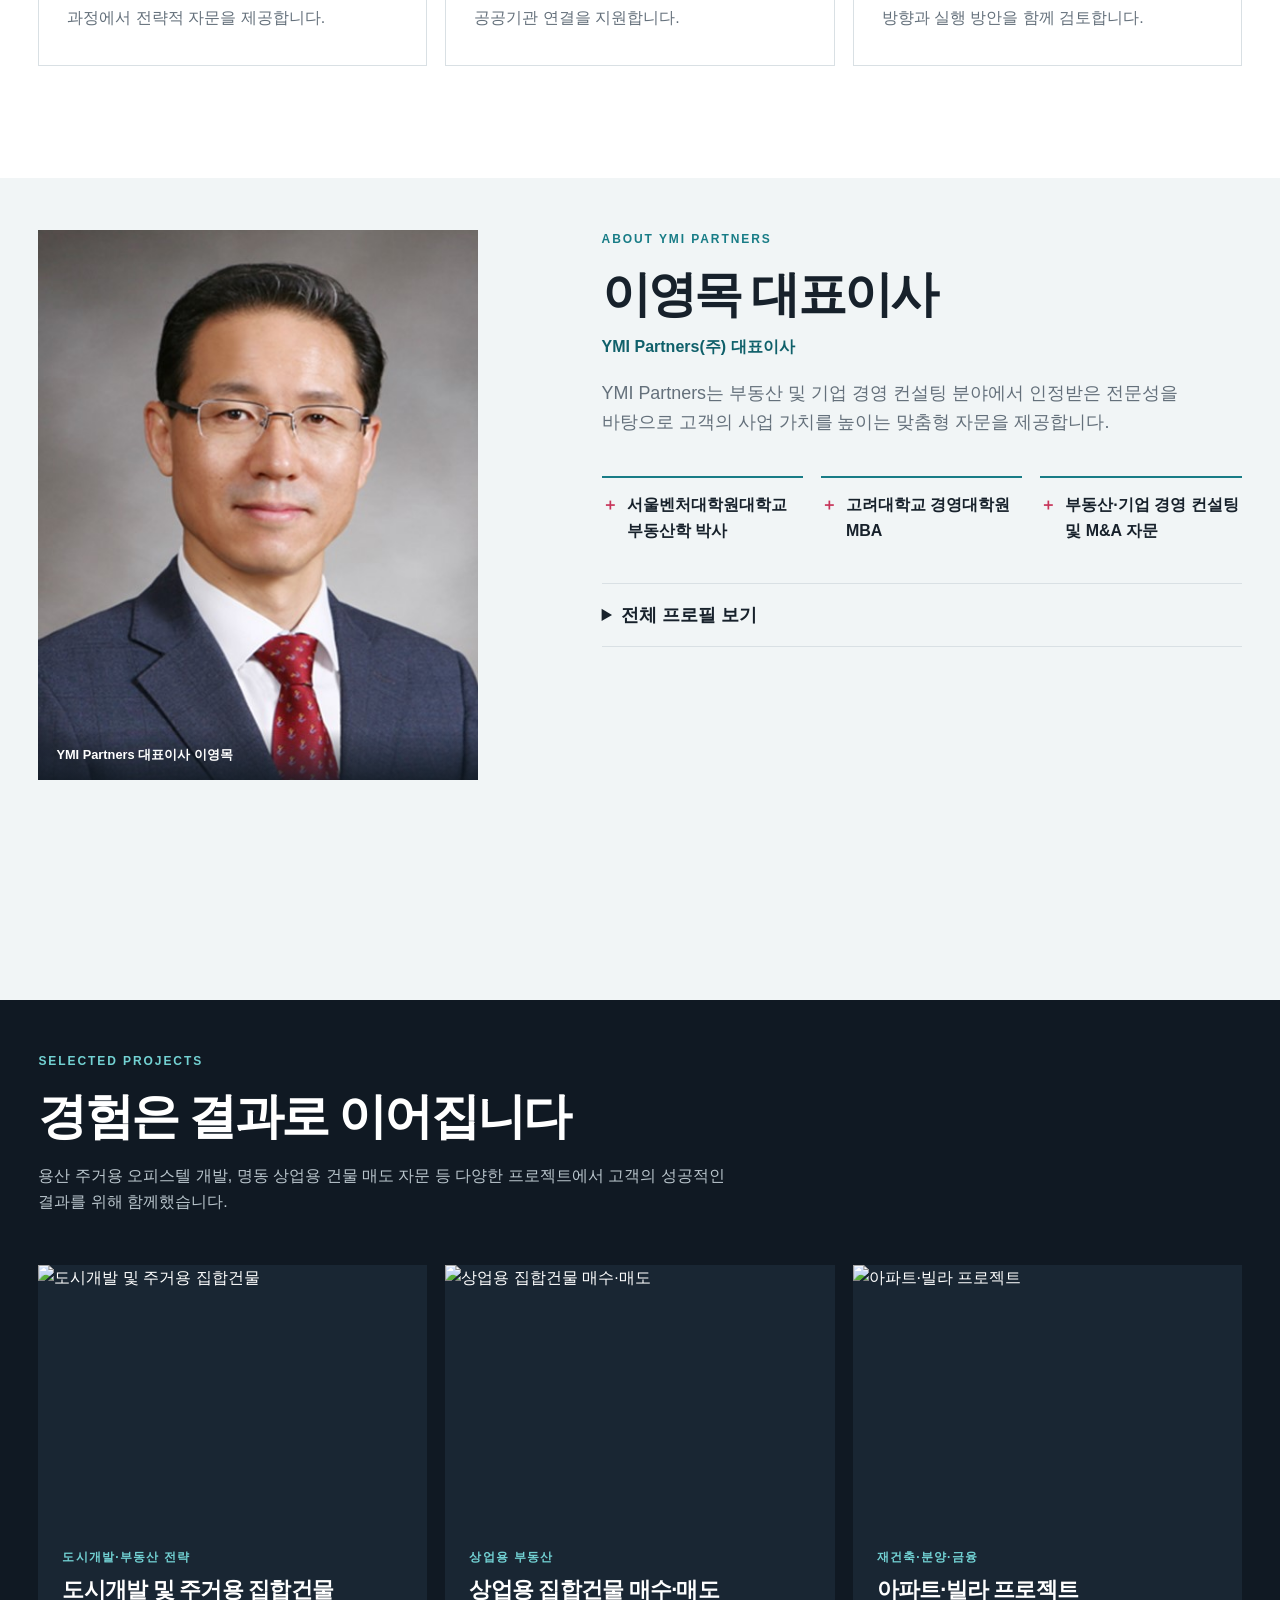
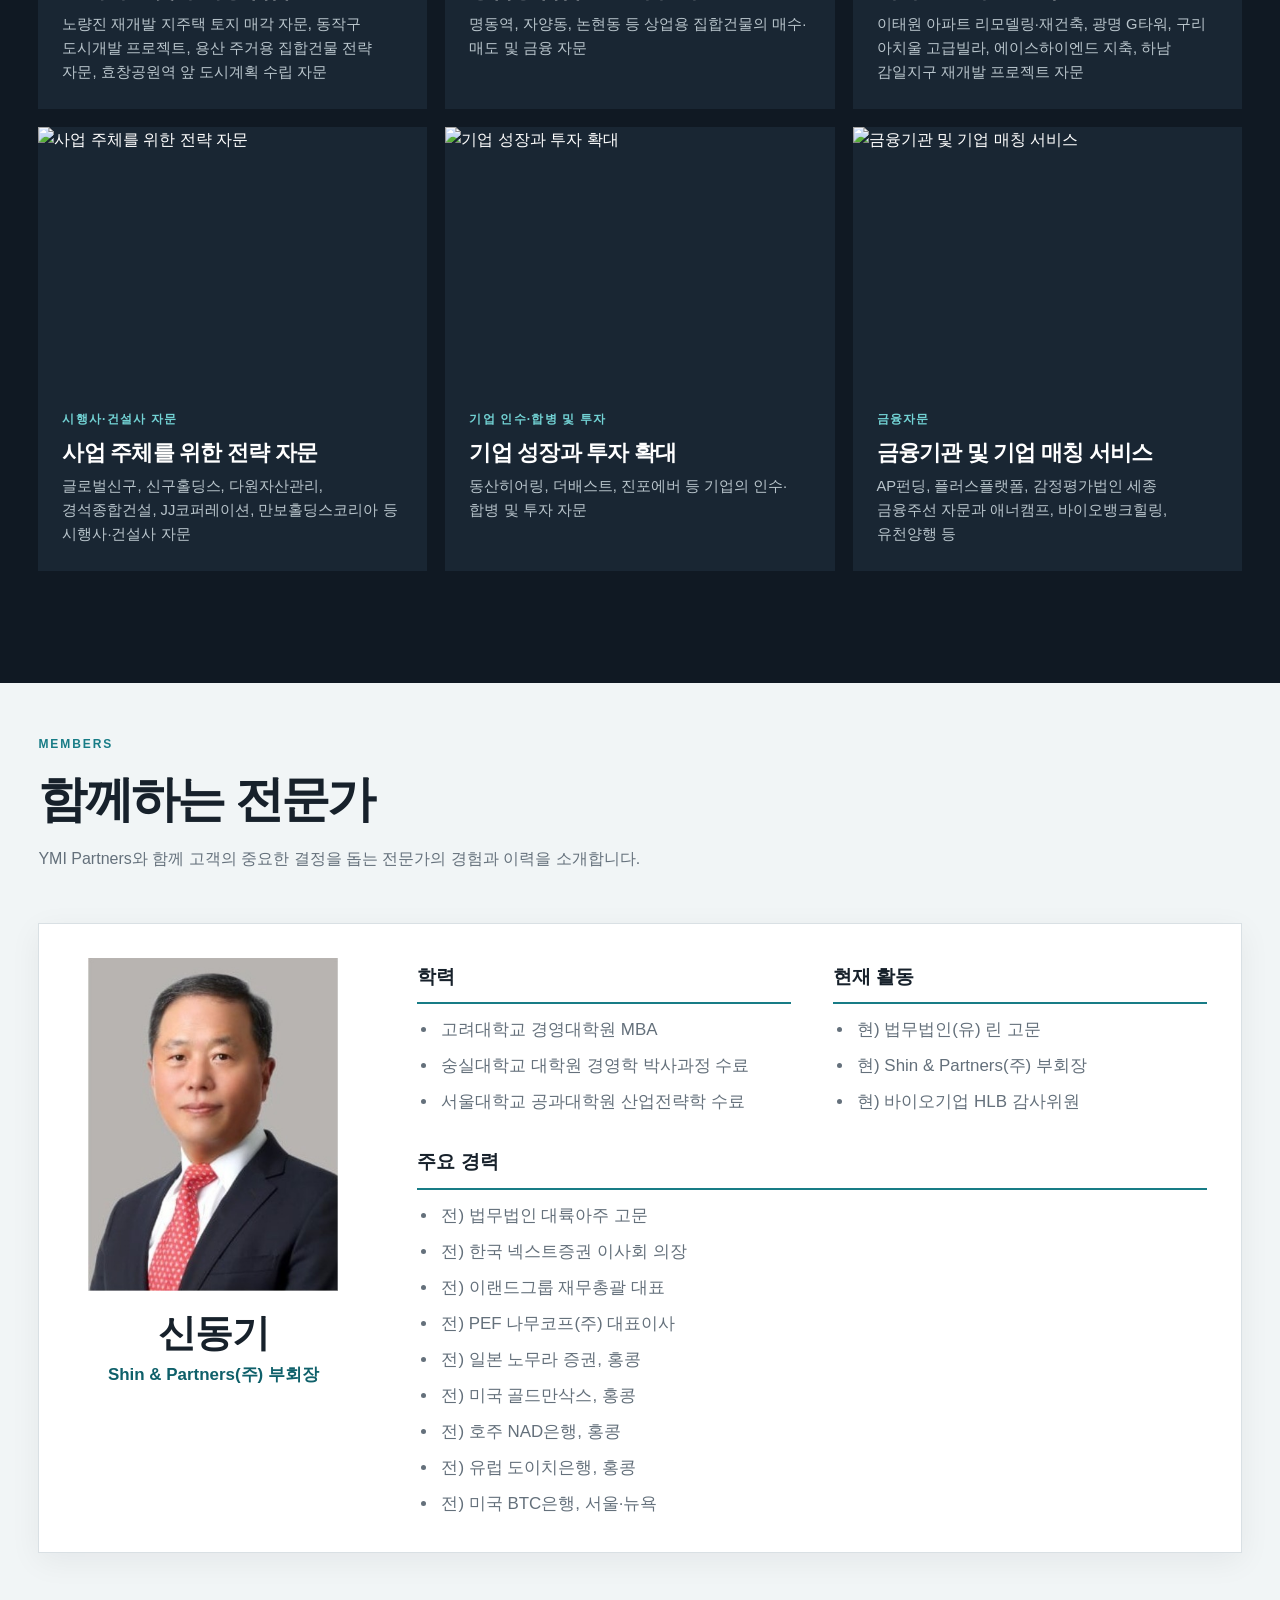
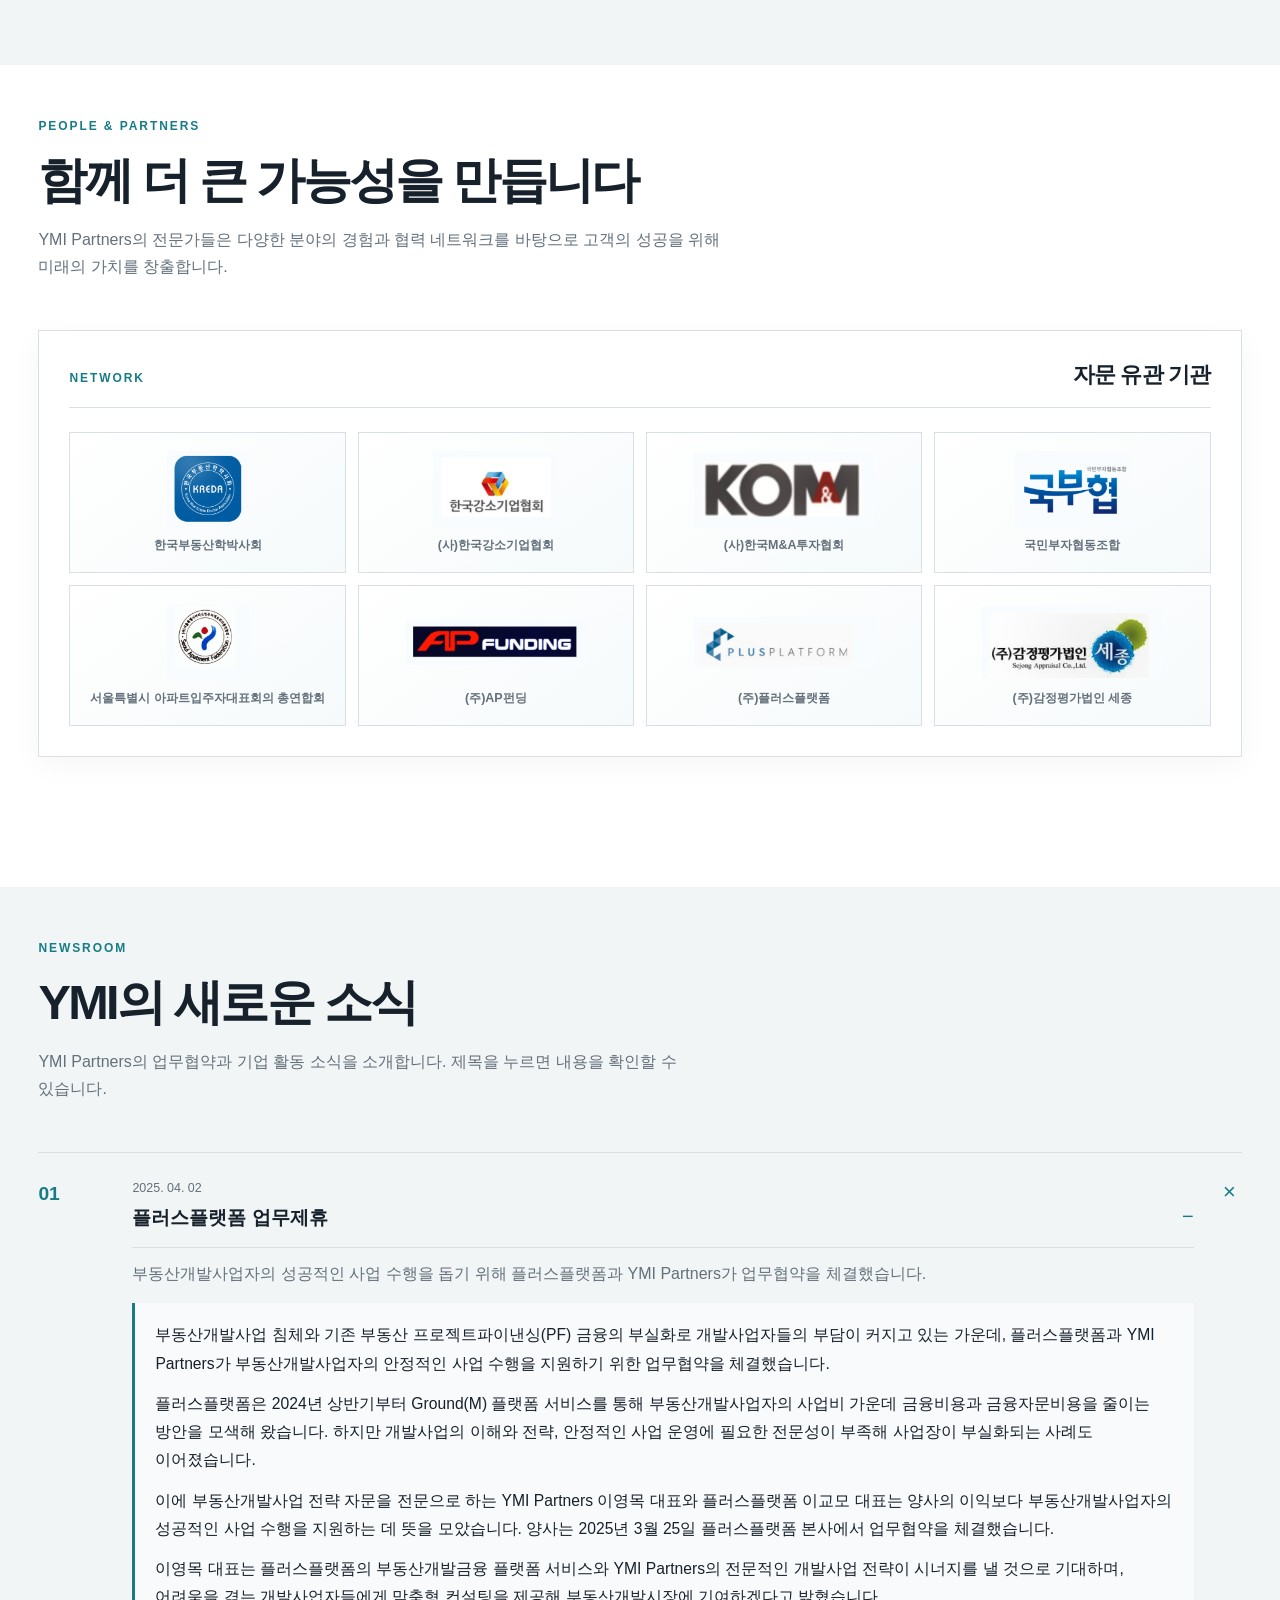
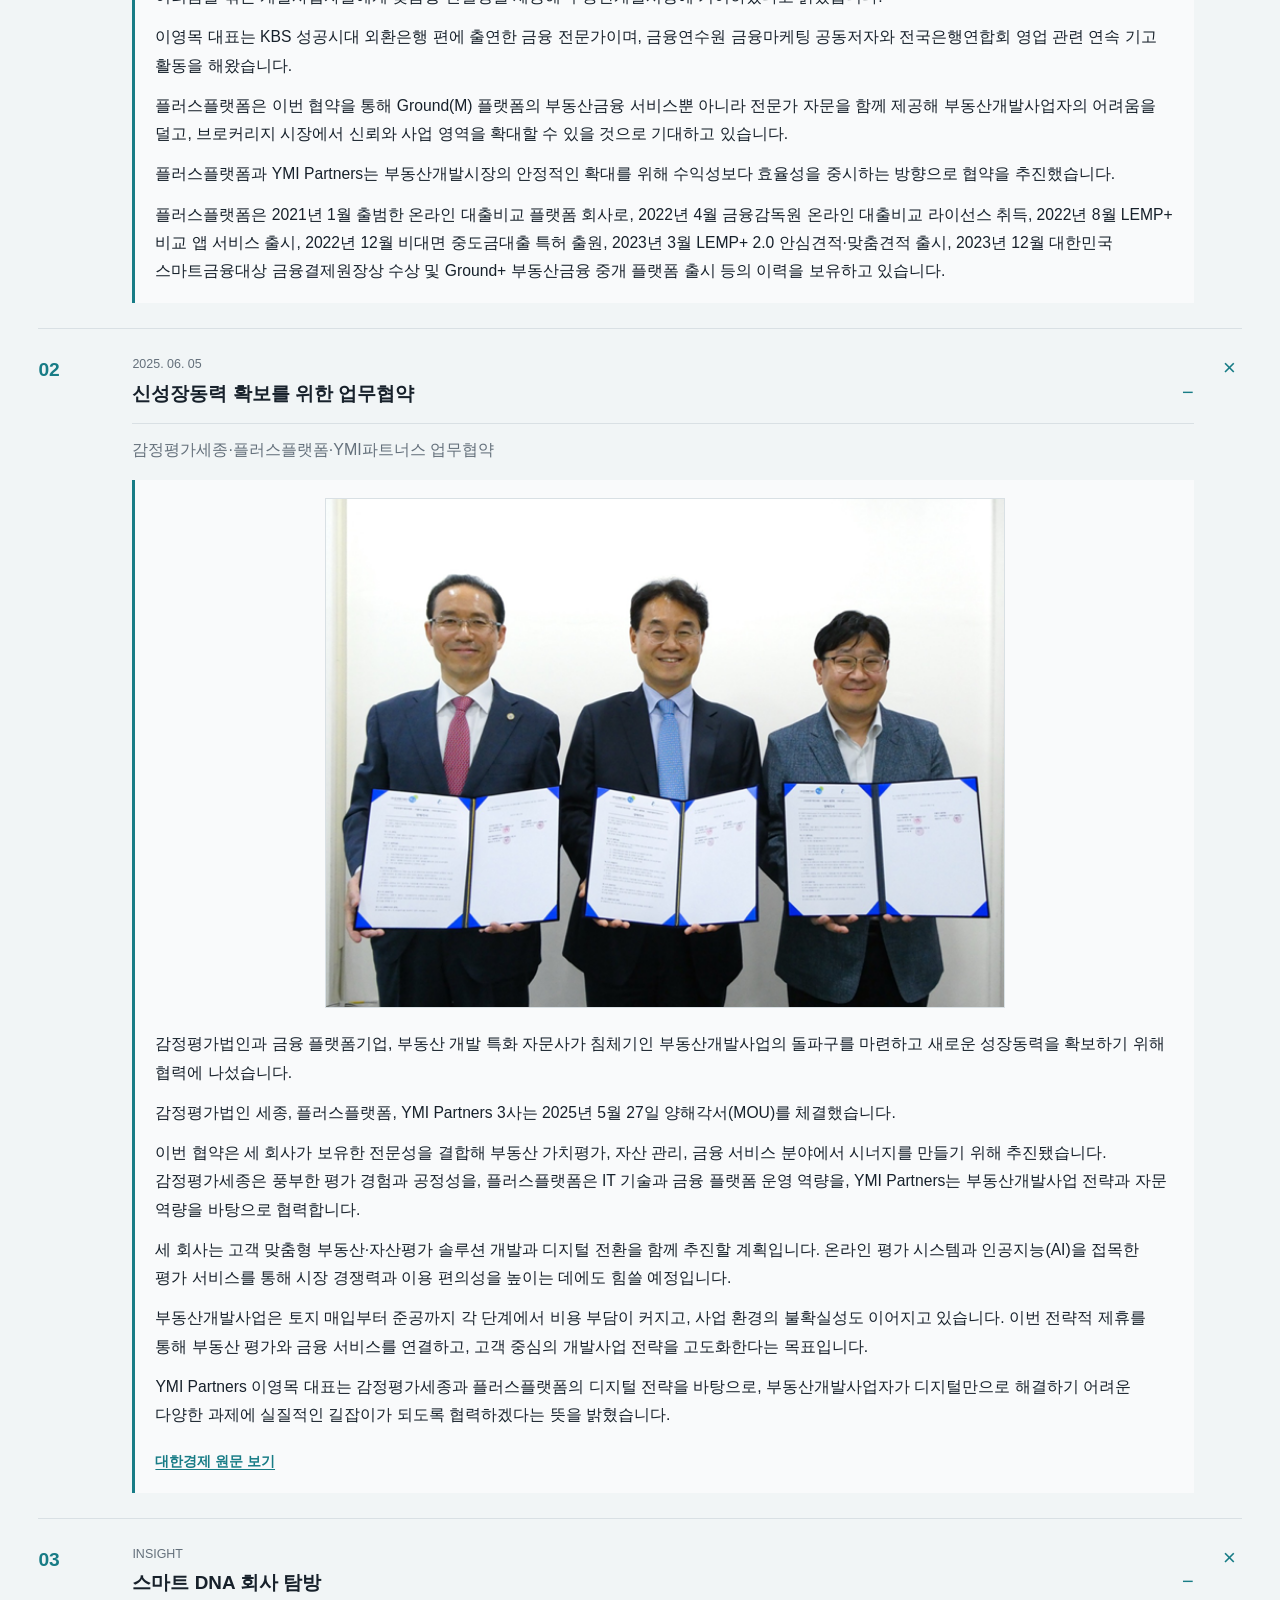
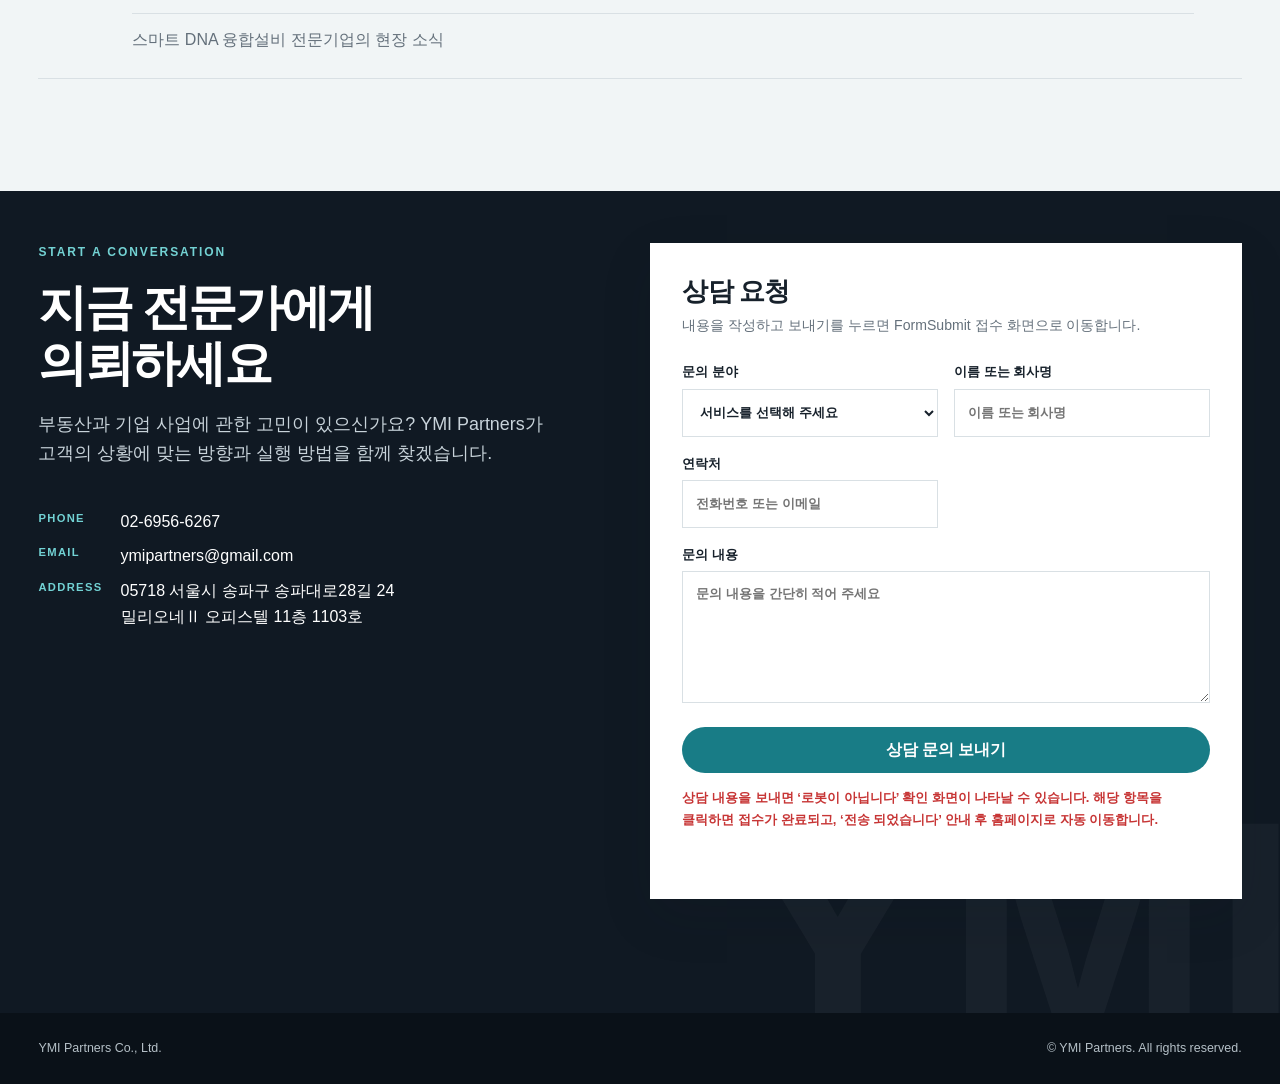
==== commit 5e24e44f: "Update matching service title" ====
--- a/index.html
+++ b/index.html
@@ -214,7 +214,7 @@
       </div>
     </footer>
 
-    <script src="content.js?v=20260820-11"></script>
+    <script src="content.js?v=20260820-12"></script>
     <script src="script.js?v=20260820-5"></script>
   </body>
 </html>
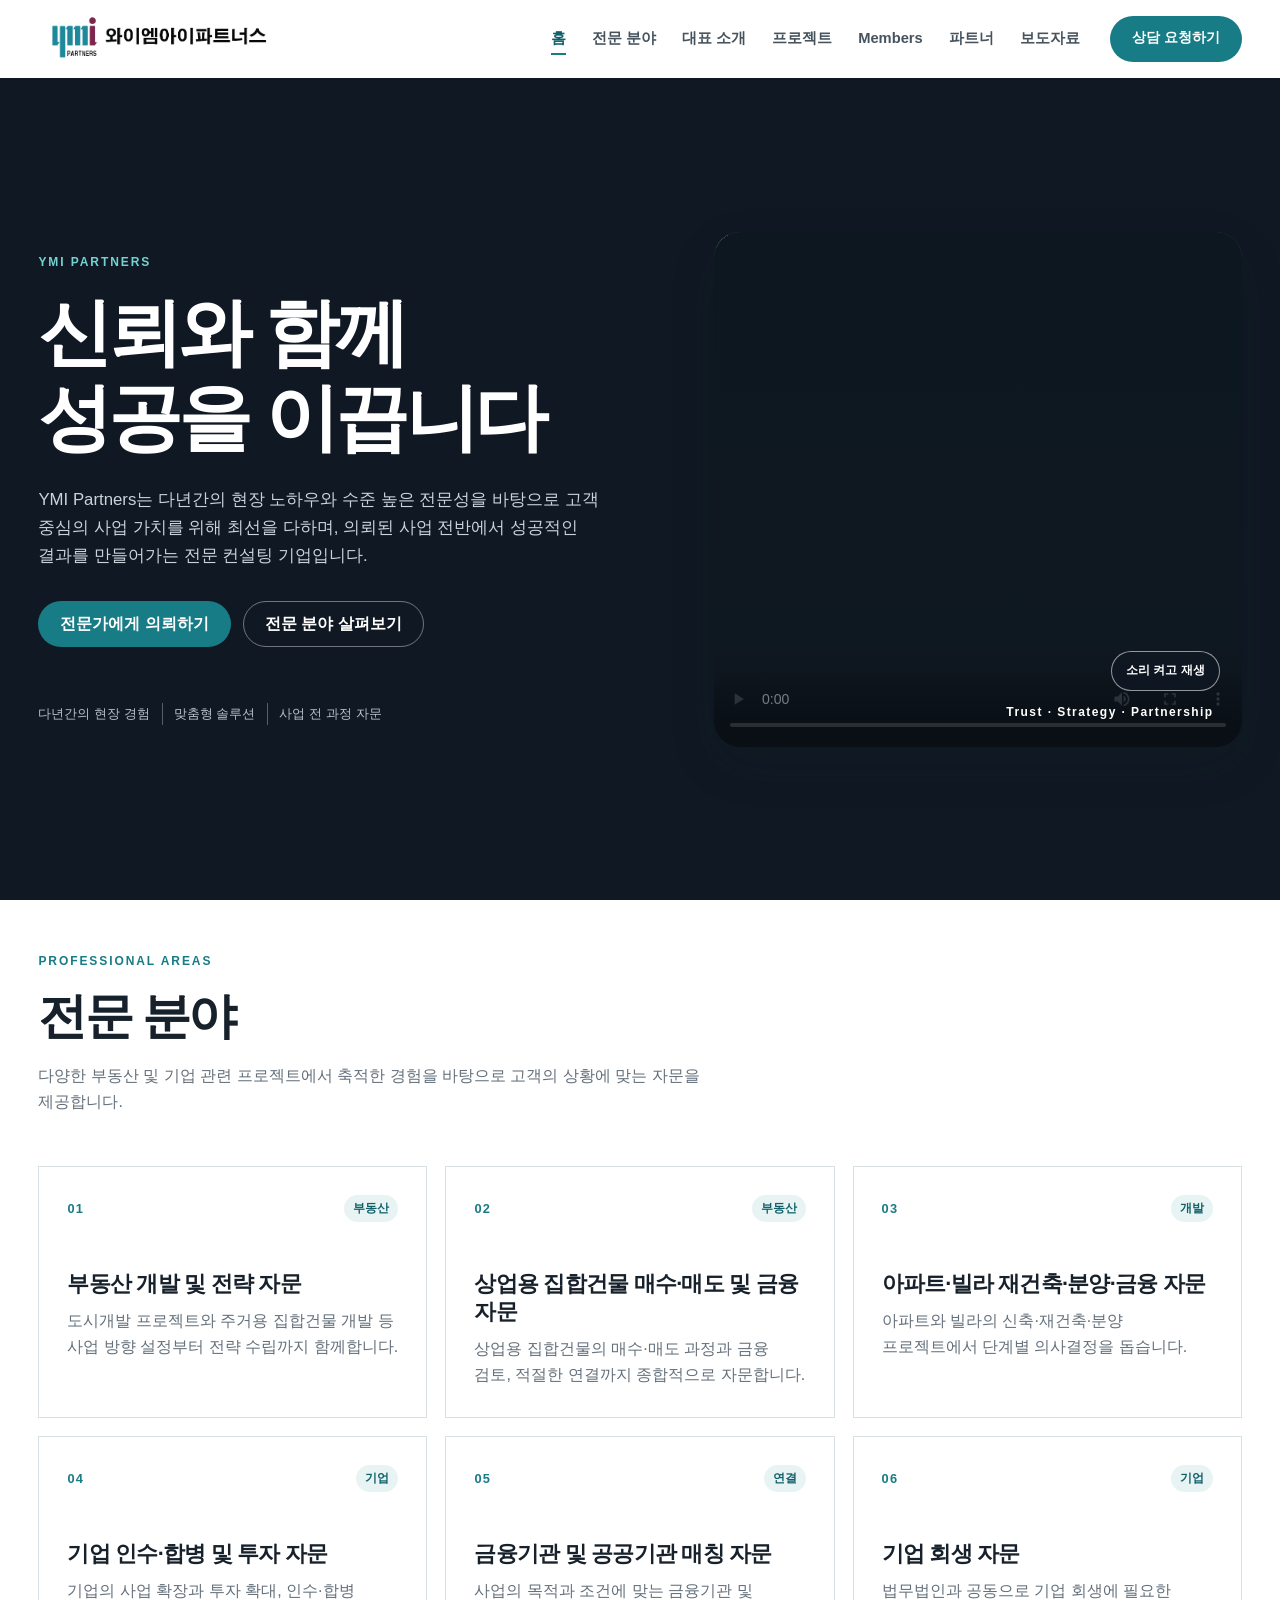
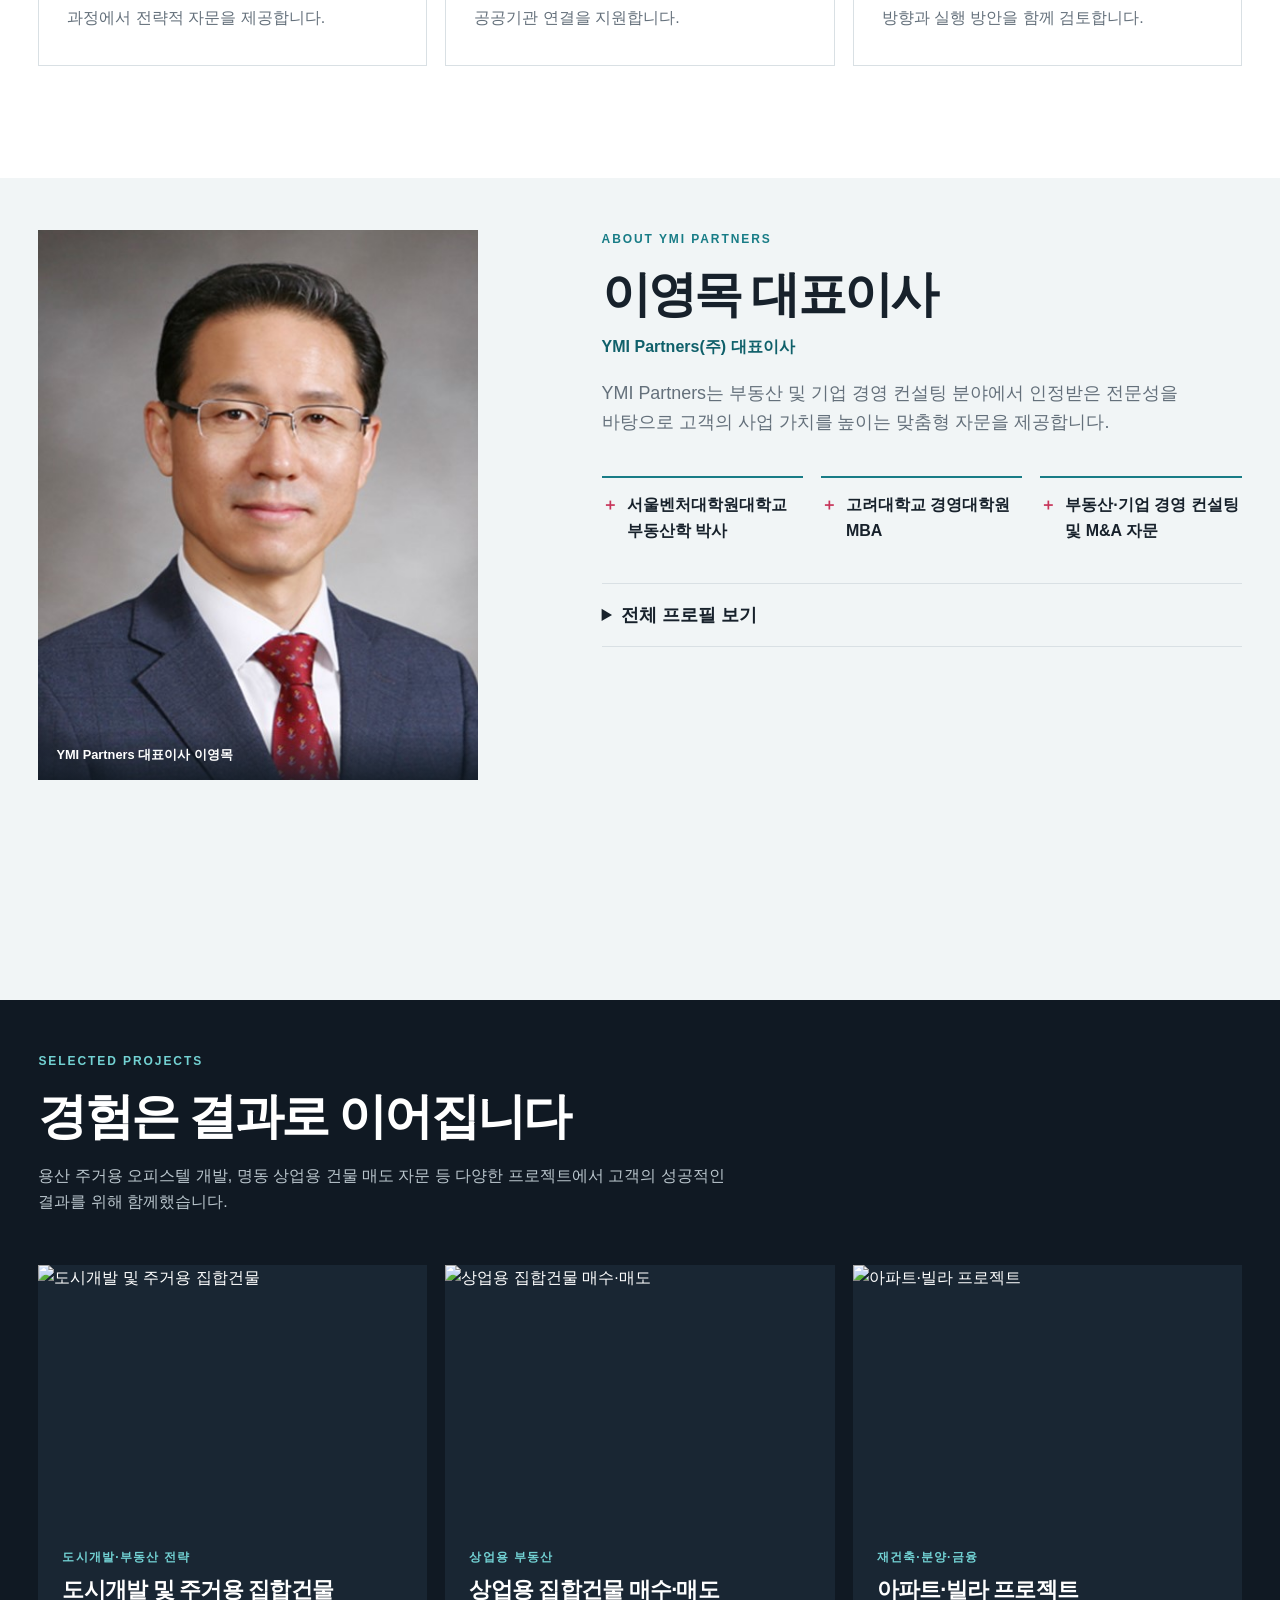
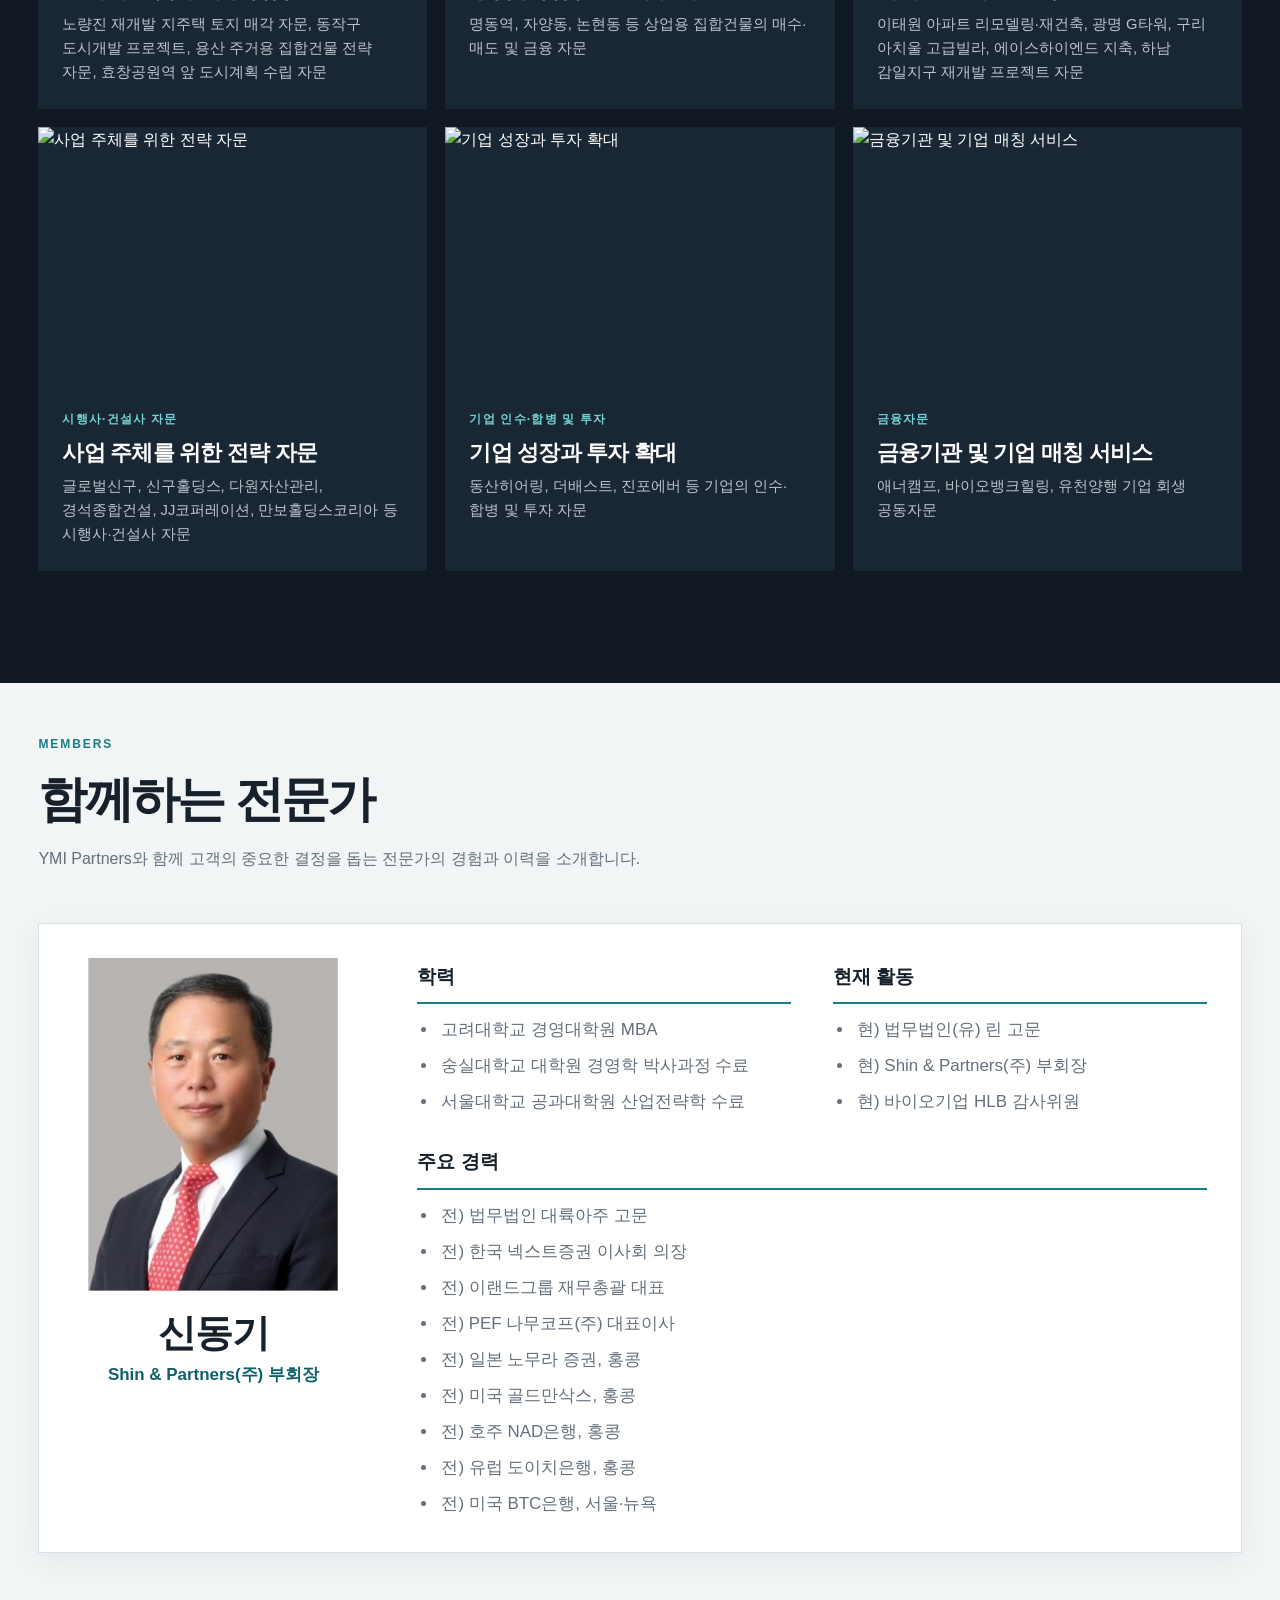
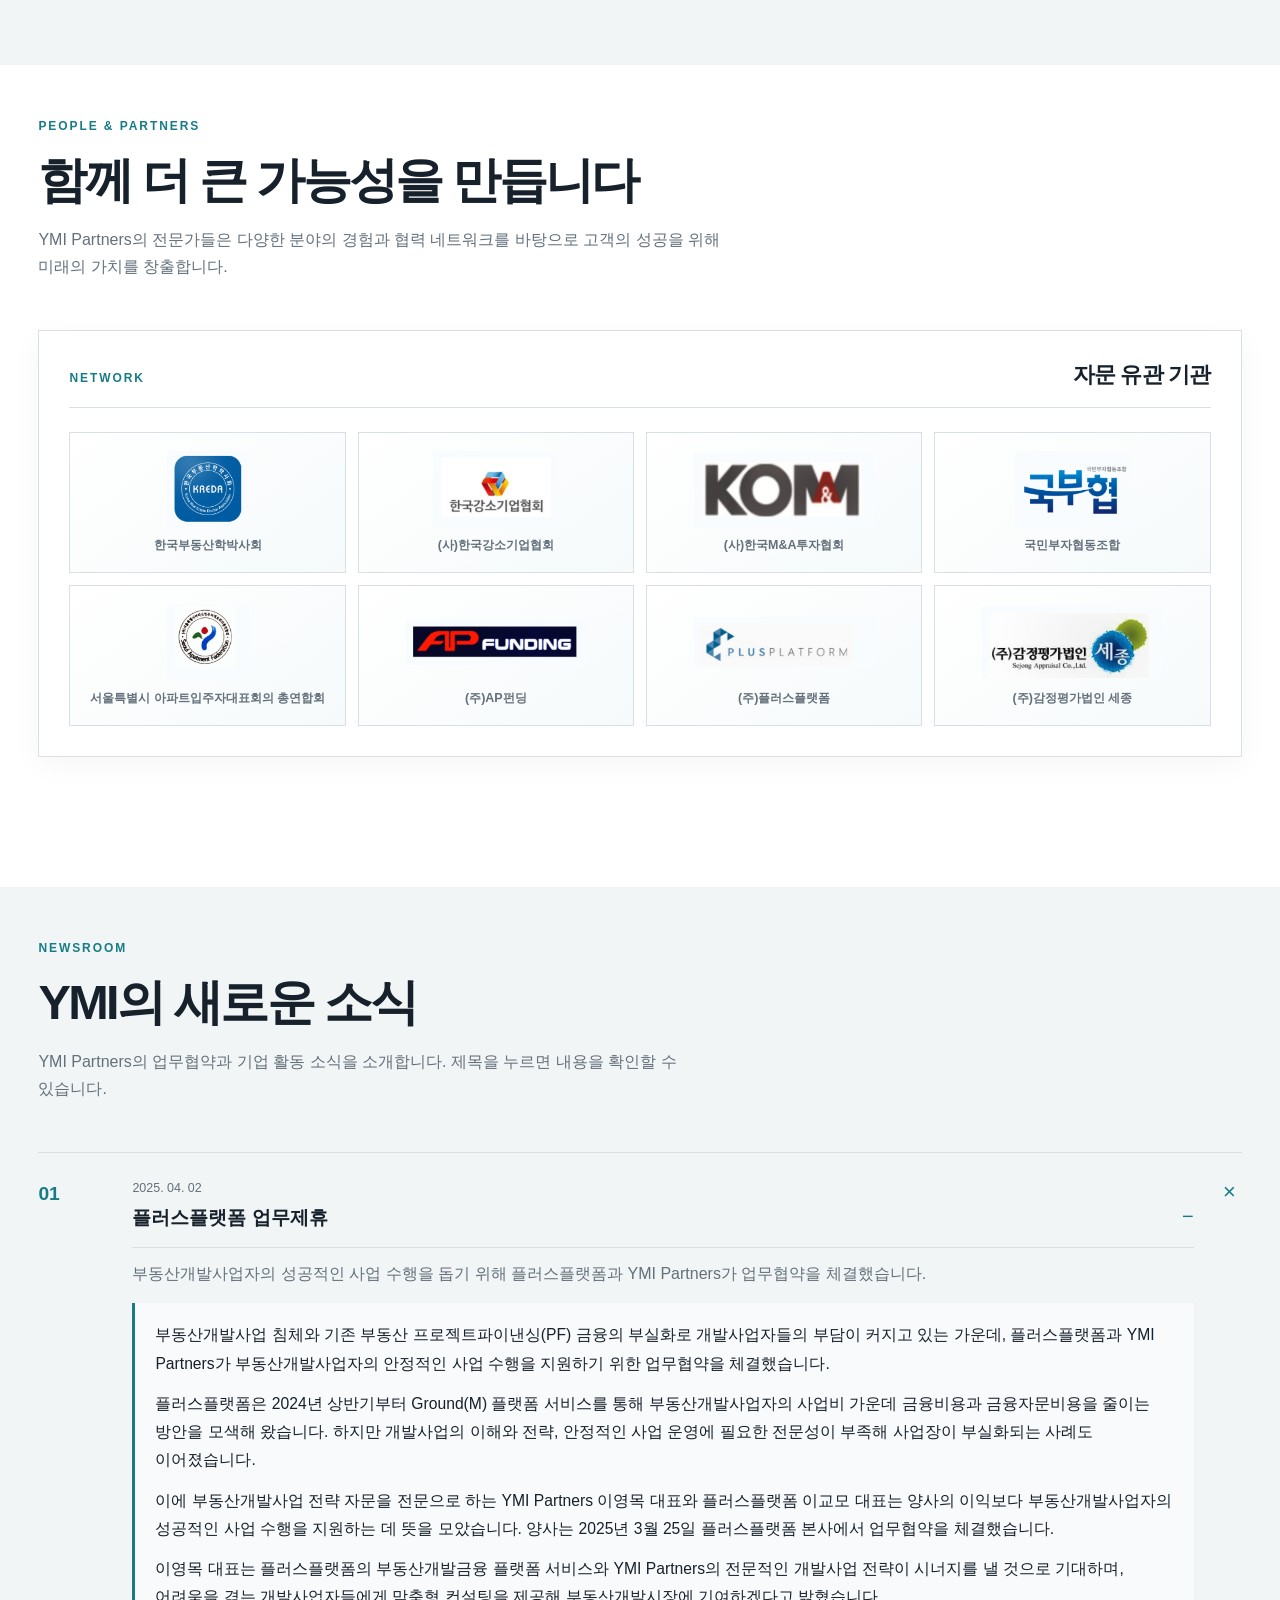
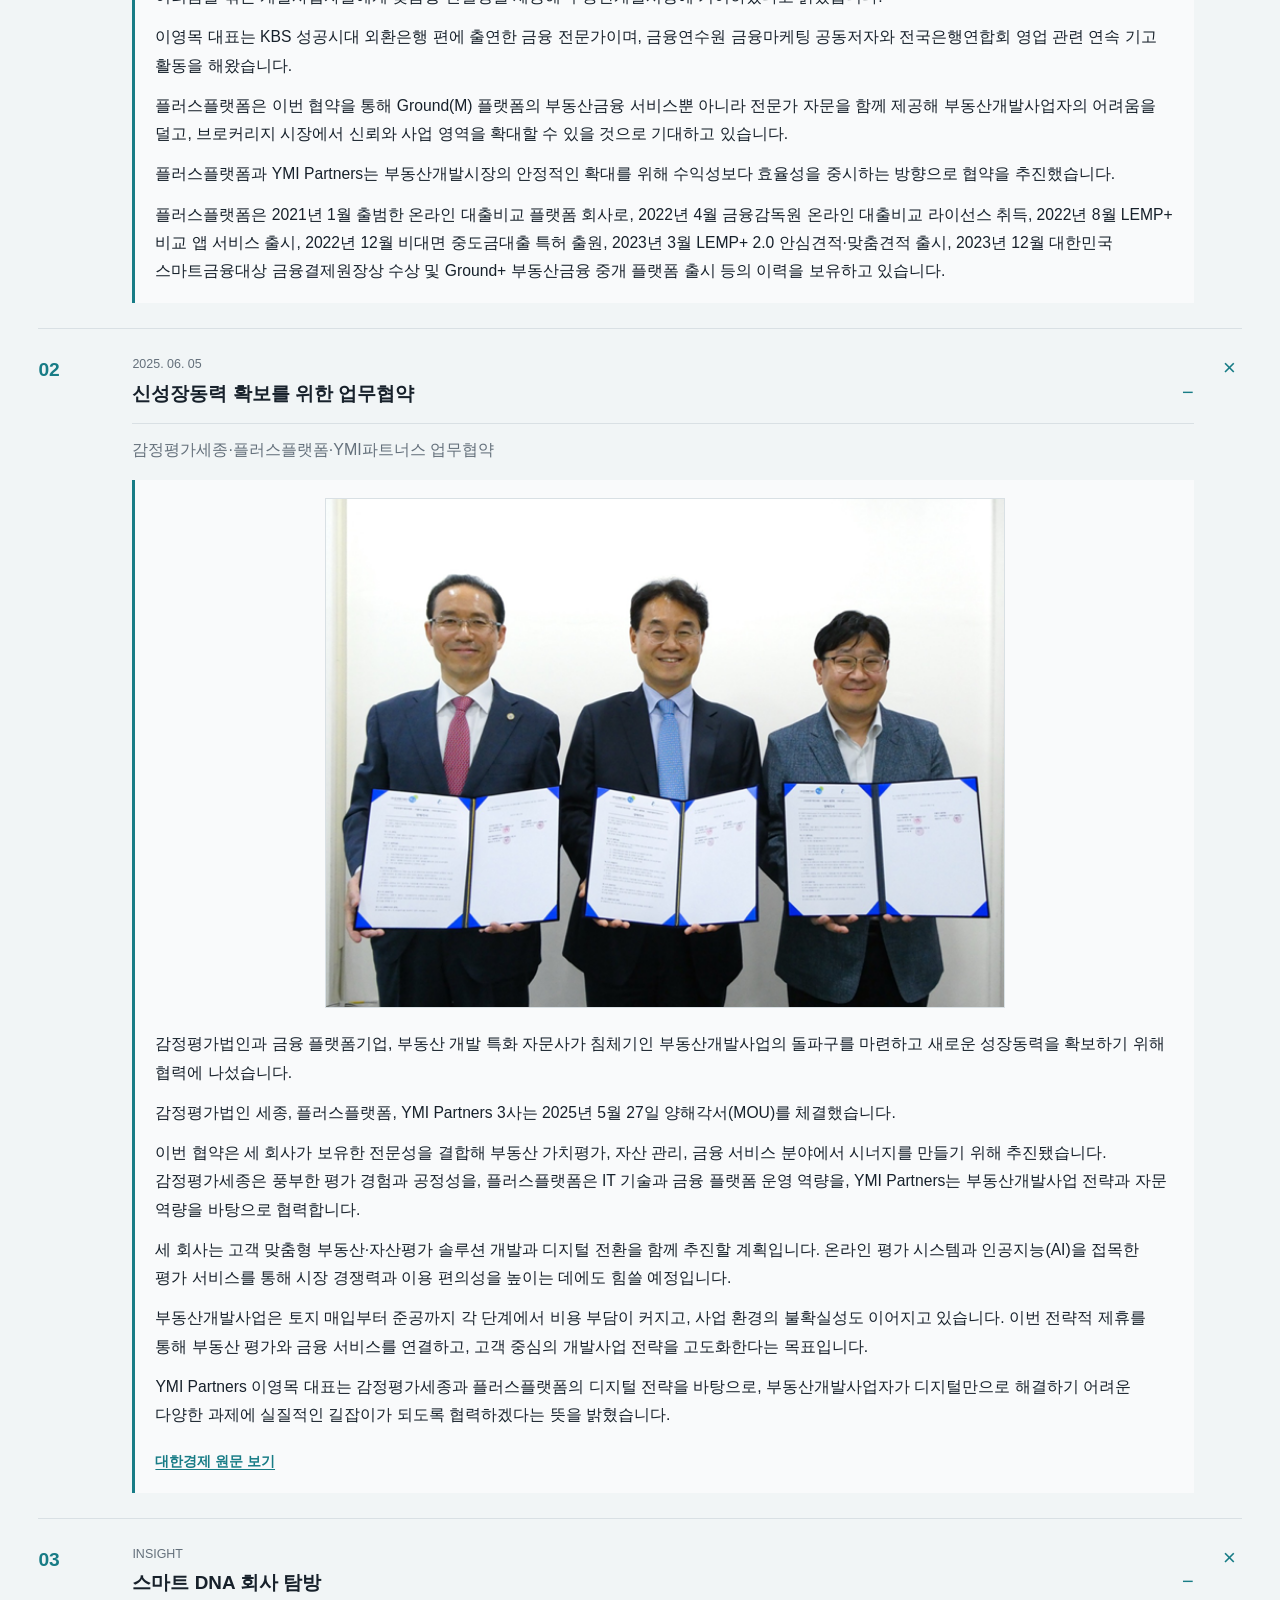
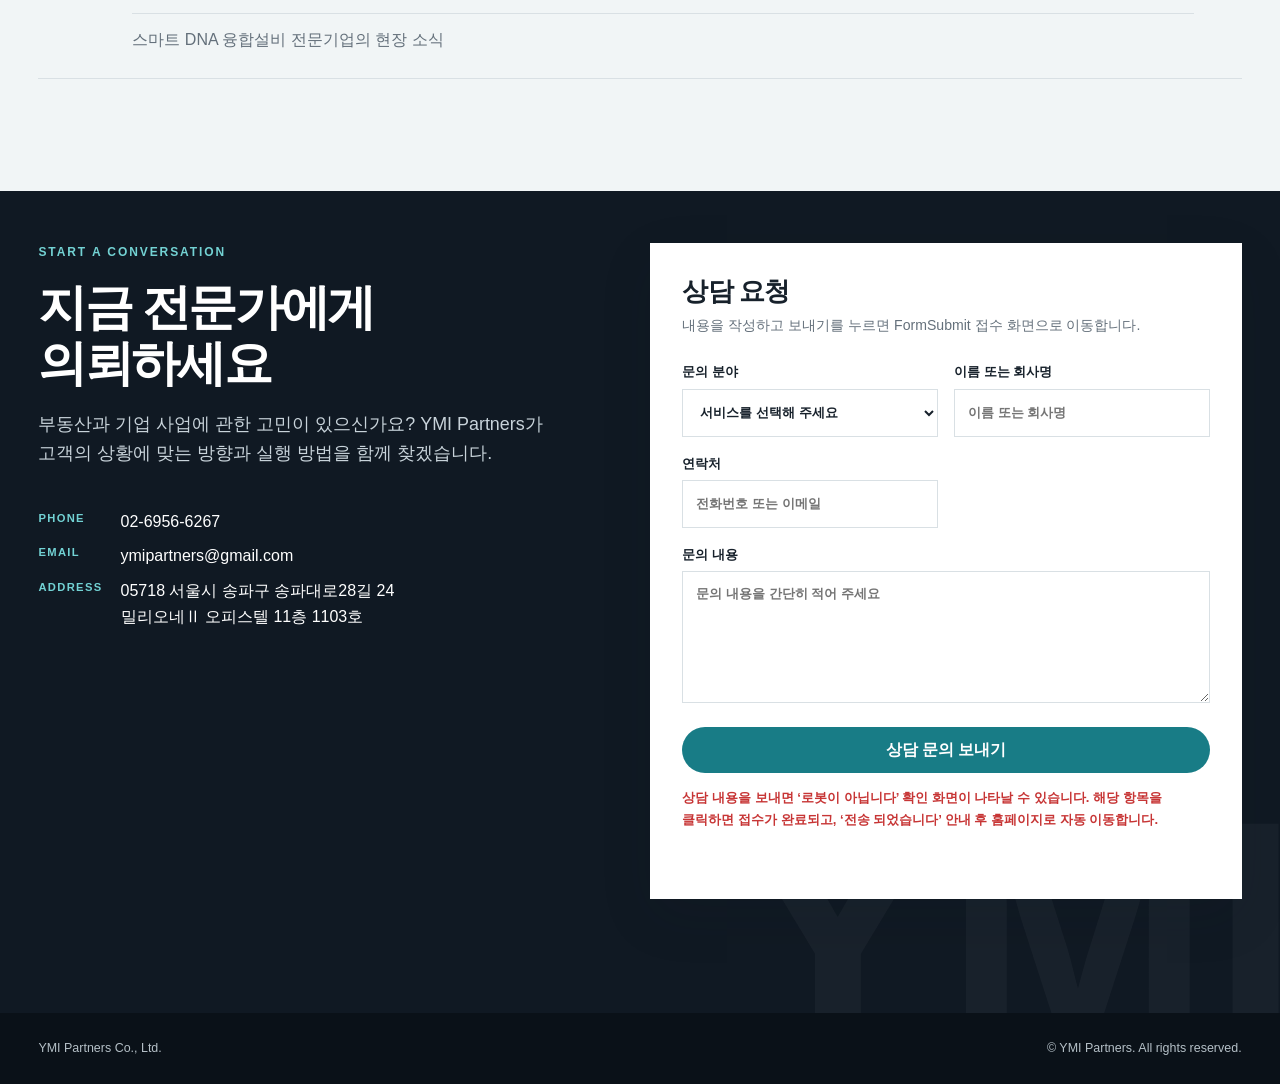
==== commit c5e53640: "Update matching service description" ====
--- a/index.html
+++ b/index.html
@@ -214,7 +214,7 @@
       </div>
     </footer>
 
-    <script src="content.js?v=20260820-12"></script>
+    <script src="content.js?v=20260820-13"></script>
     <script src="script.js?v=20260820-5"></script>
   </body>
 </html>
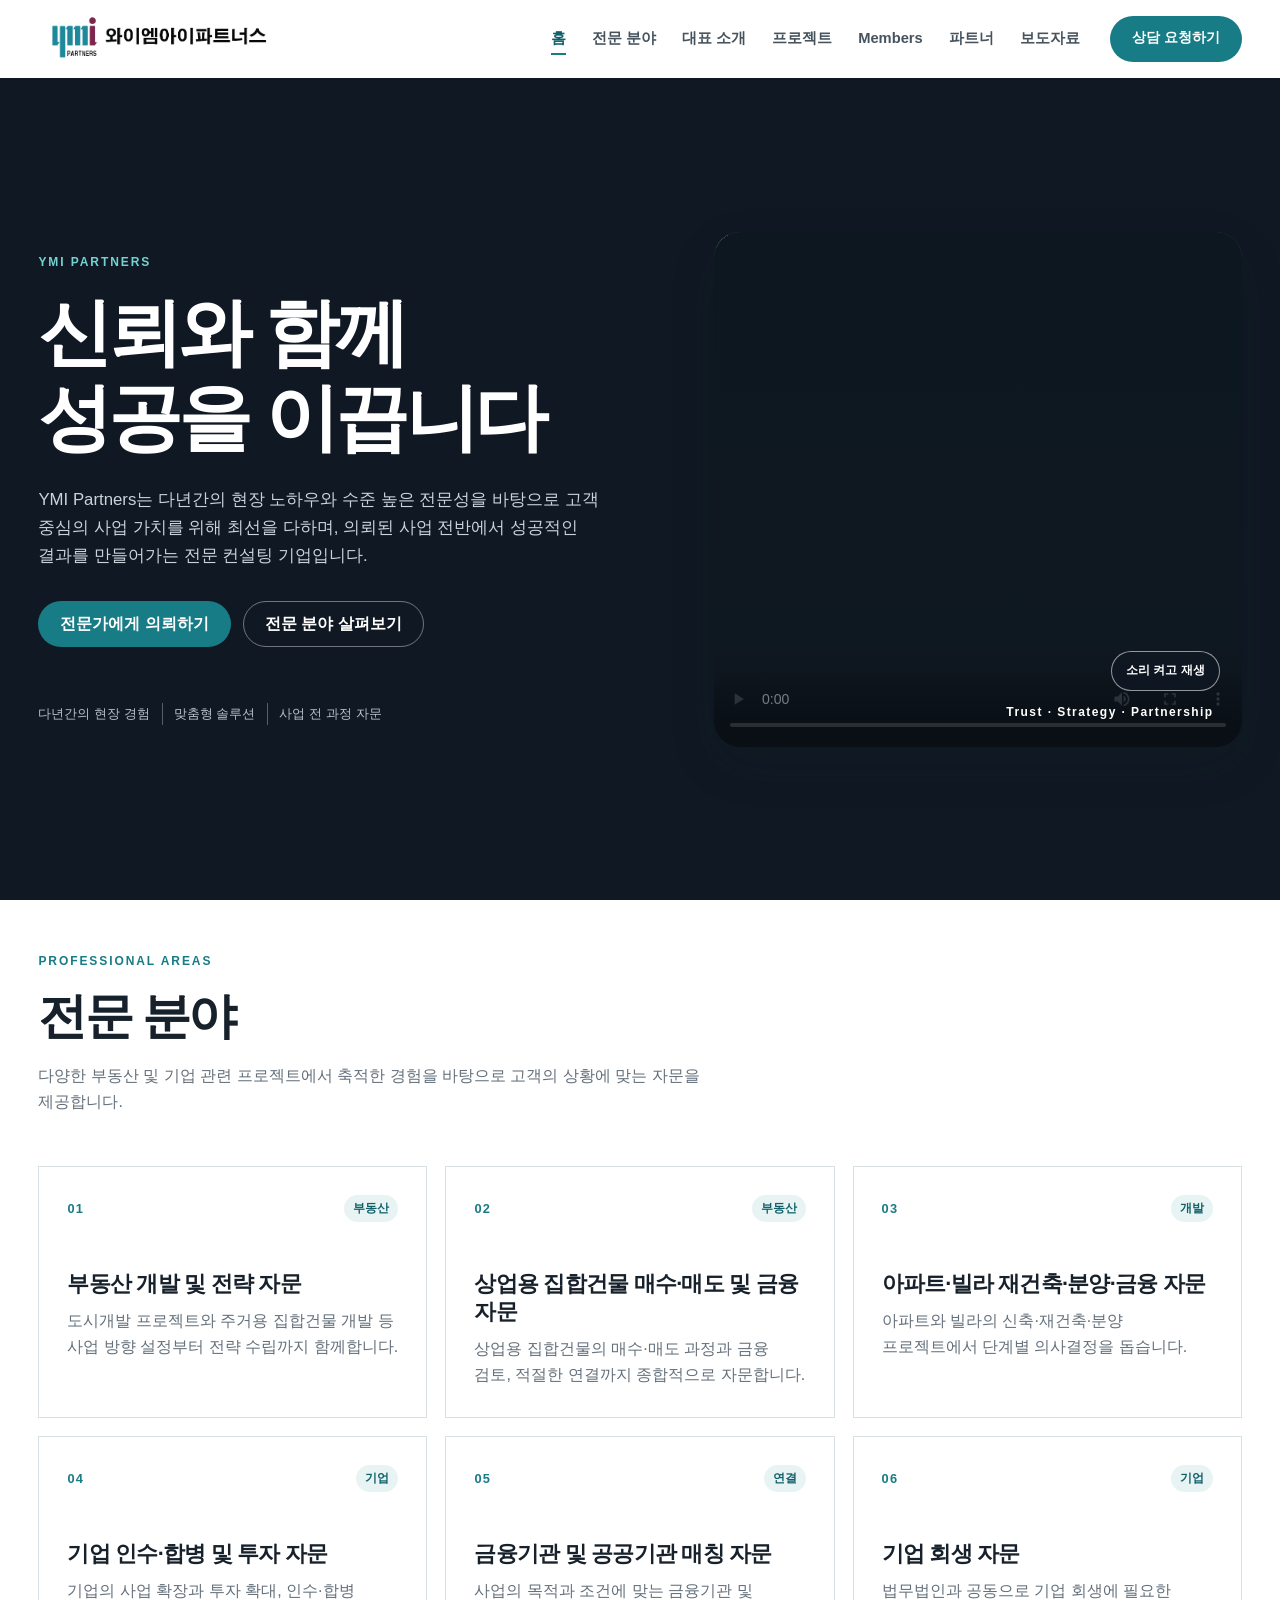
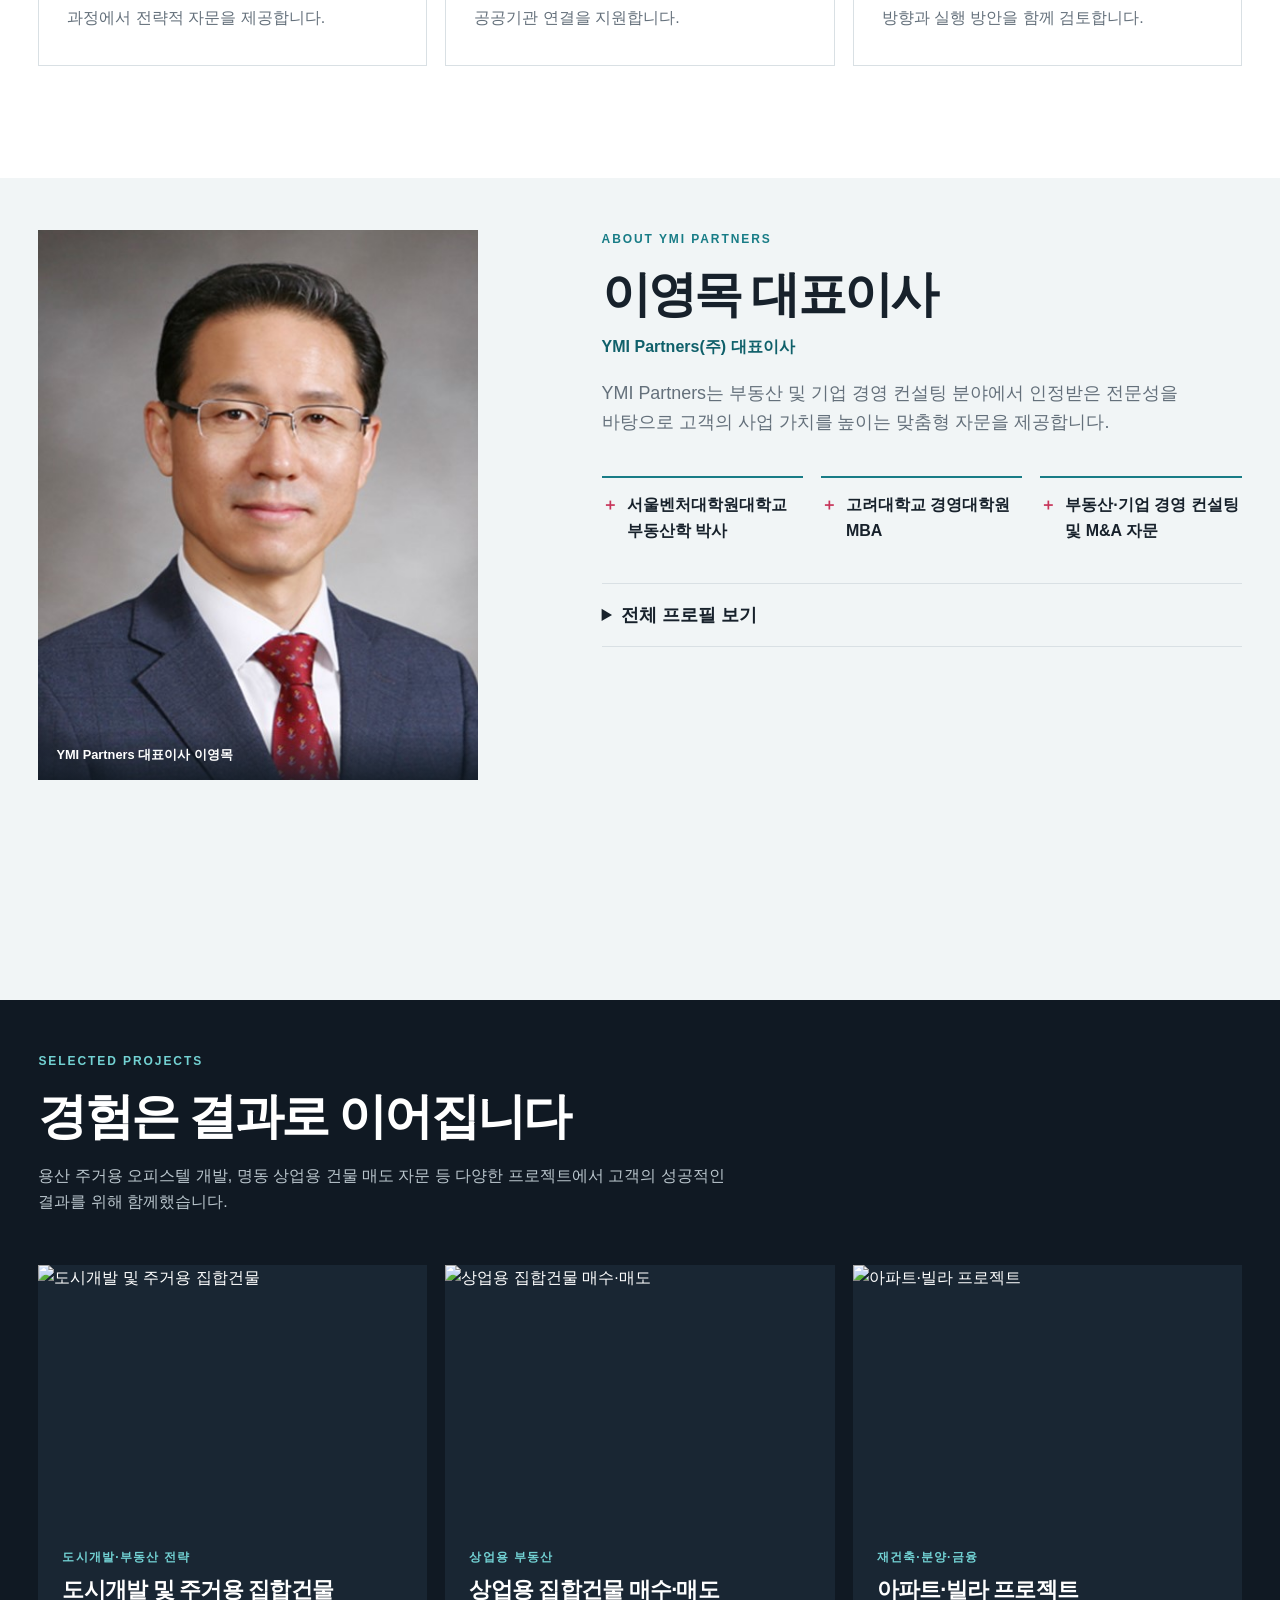
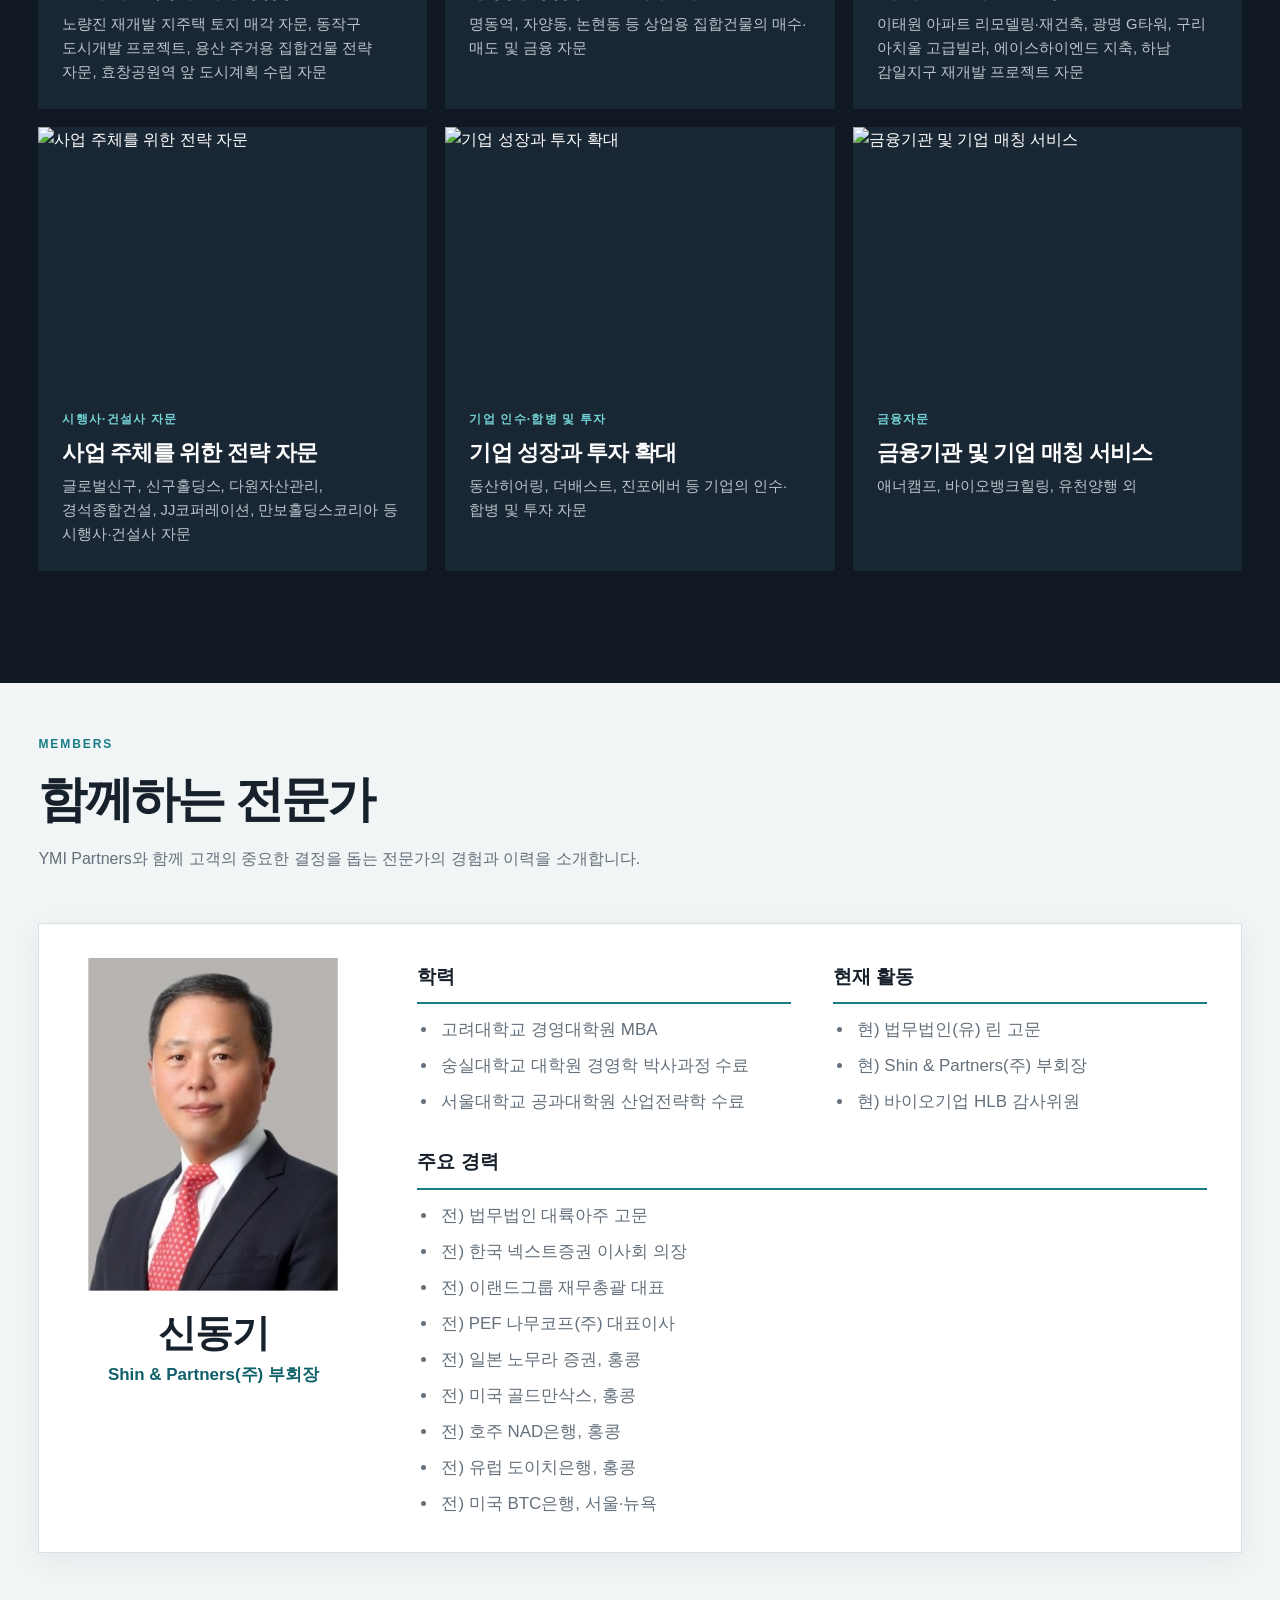
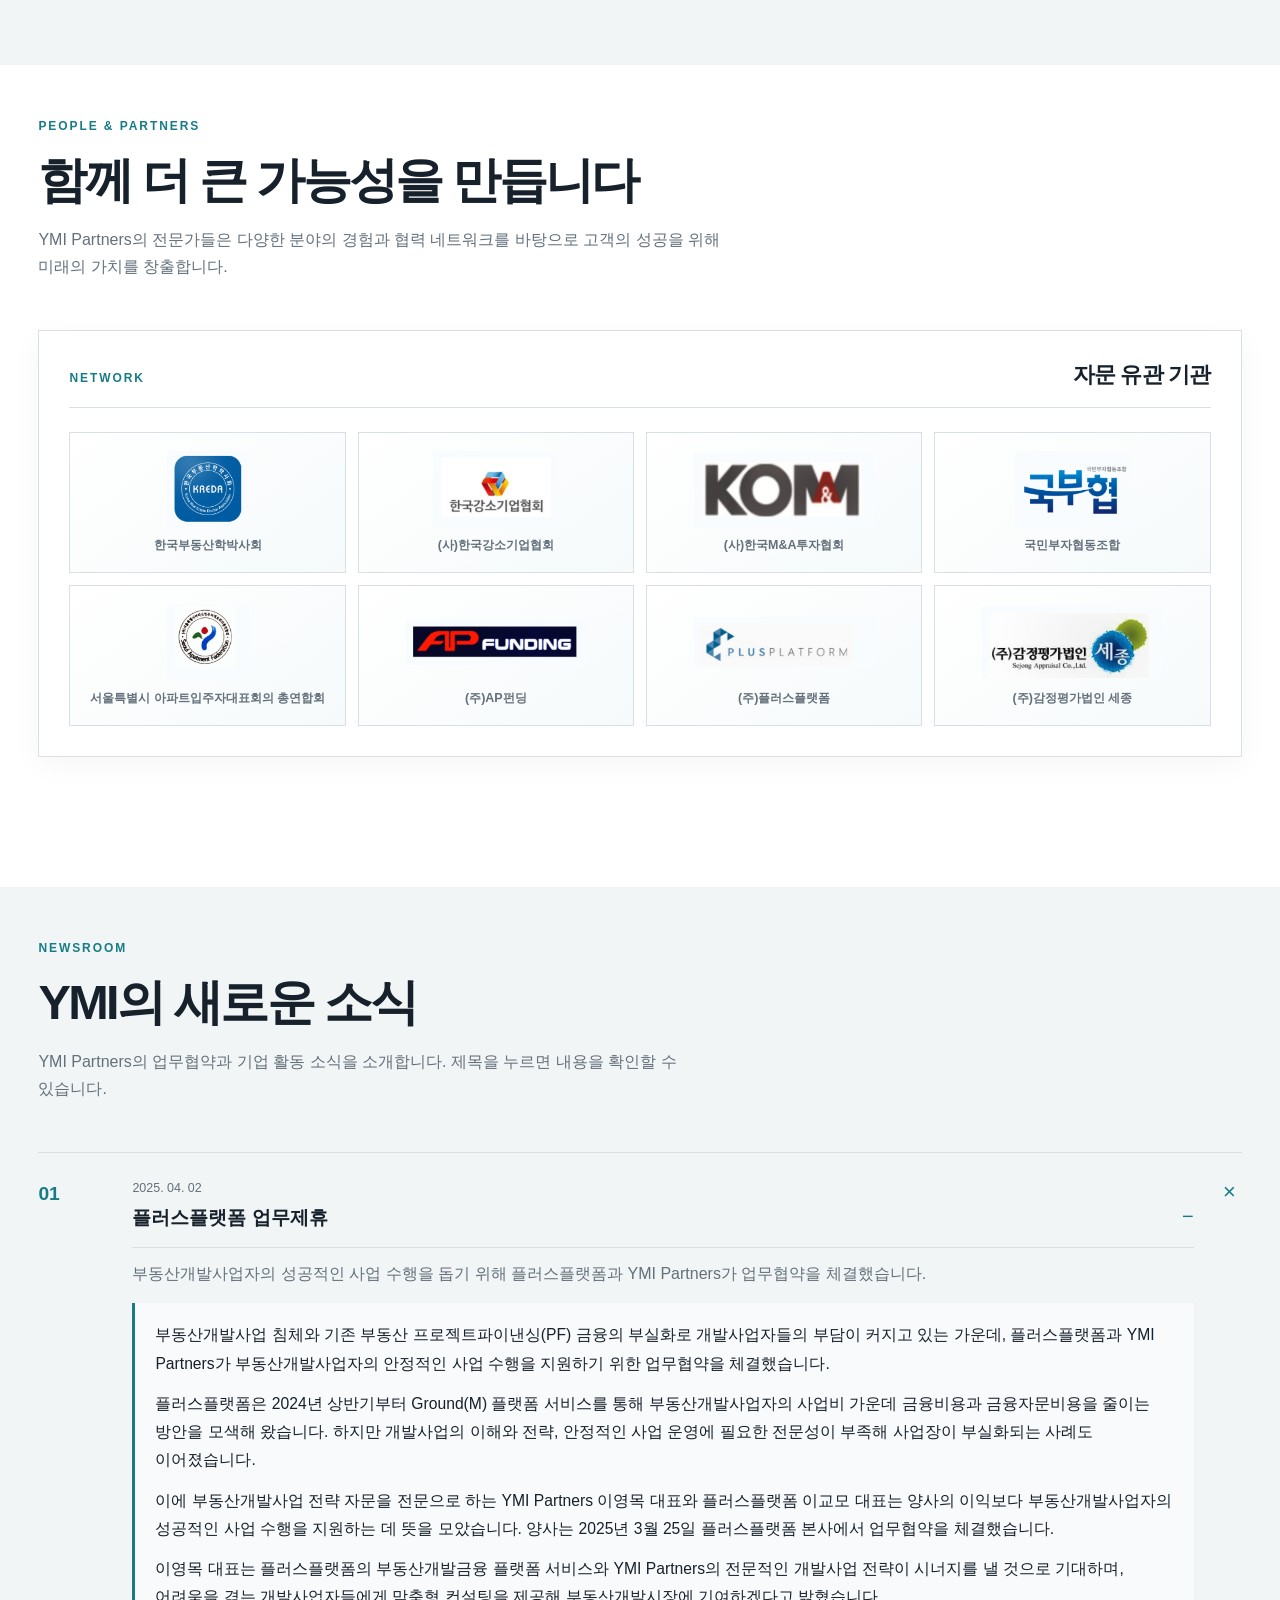
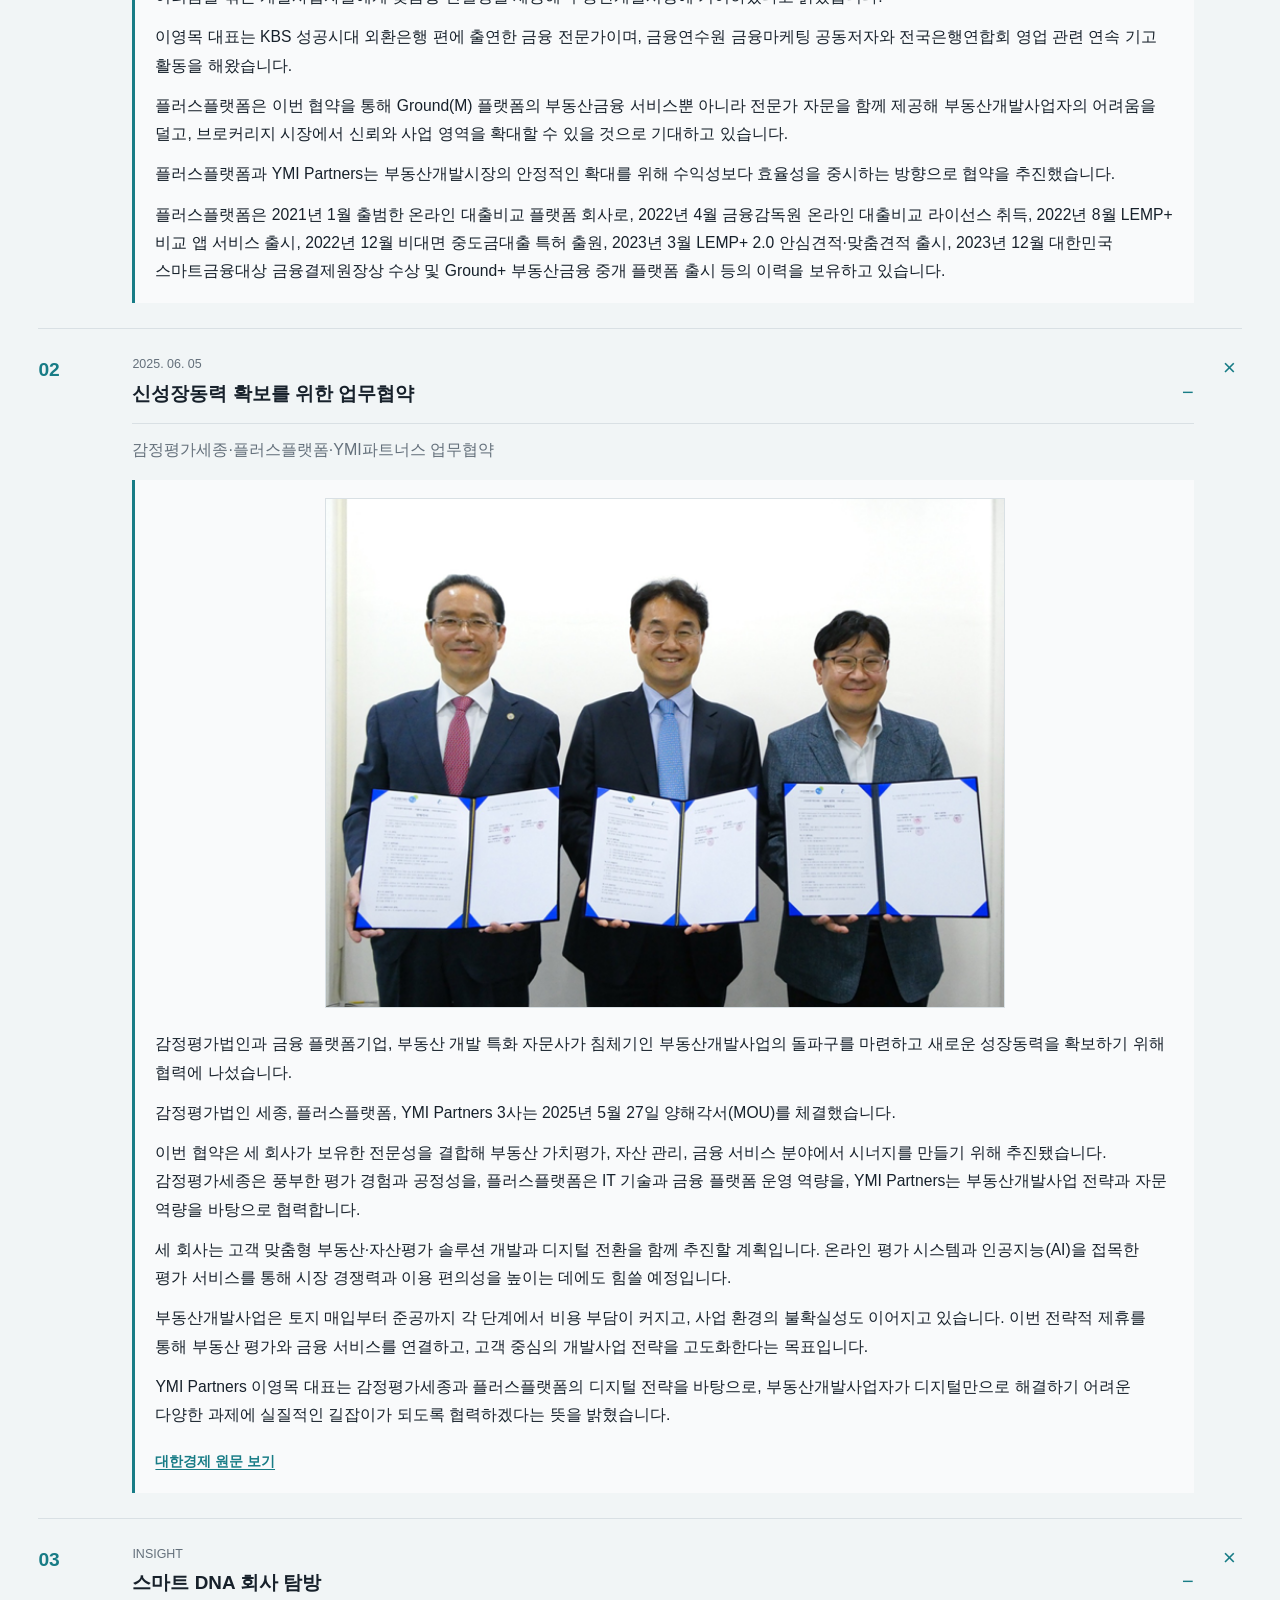
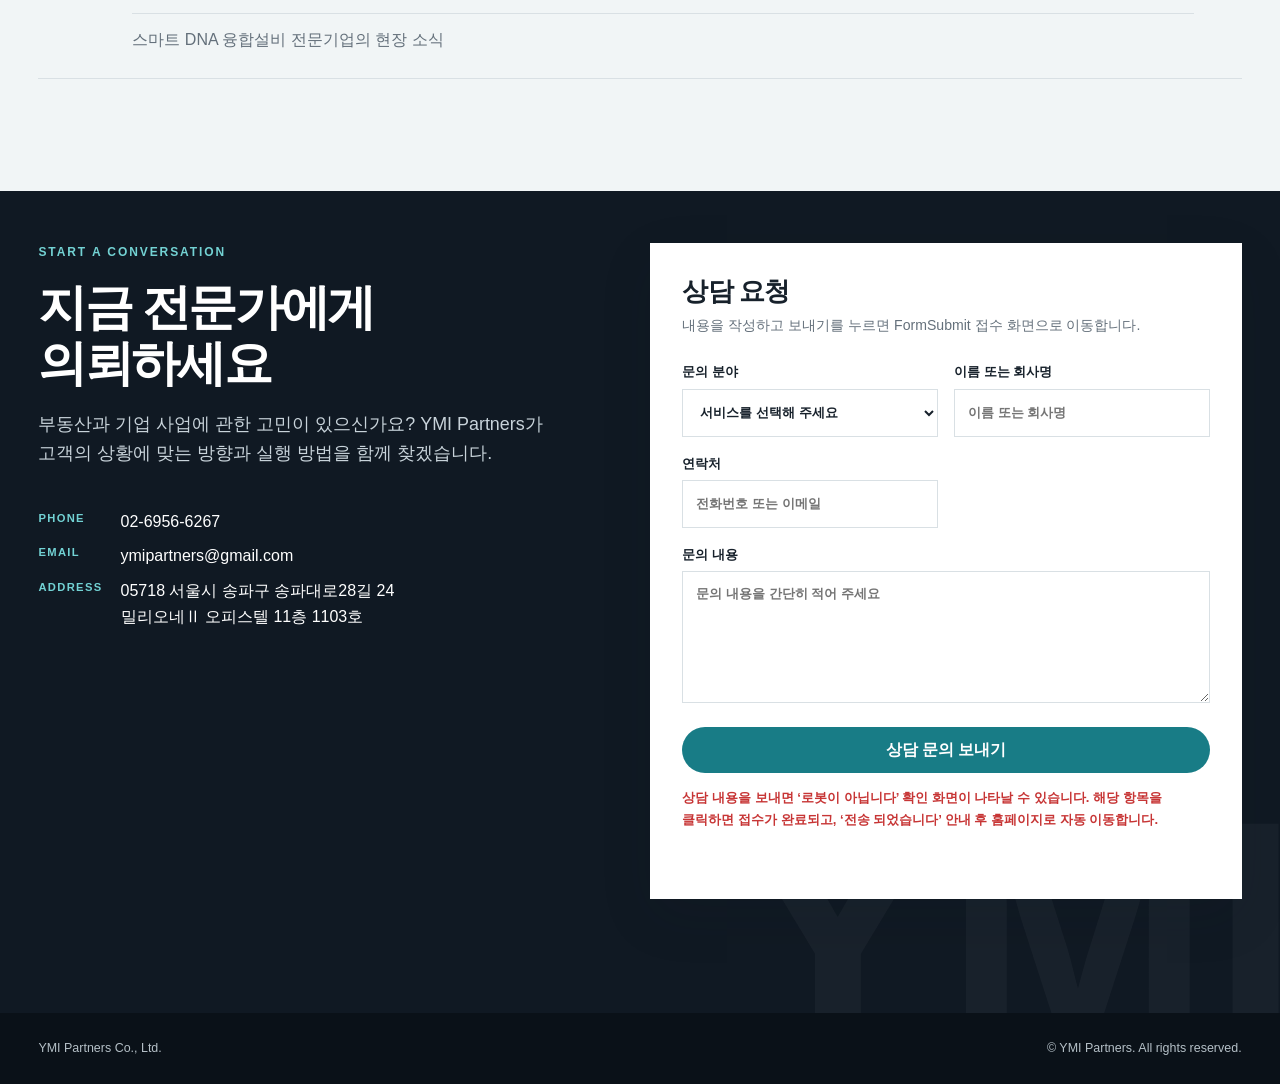
==== commit 5f100dab: "Shorten matching service description" ====
--- a/index.html
+++ b/index.html
@@ -214,7 +214,7 @@
       </div>
     </footer>
 
-    <script src="content.js?v=20260820-13"></script>
+    <script src="content.js?v=20260820-14"></script>
     <script src="script.js?v=20260820-5"></script>
   </body>
 </html>
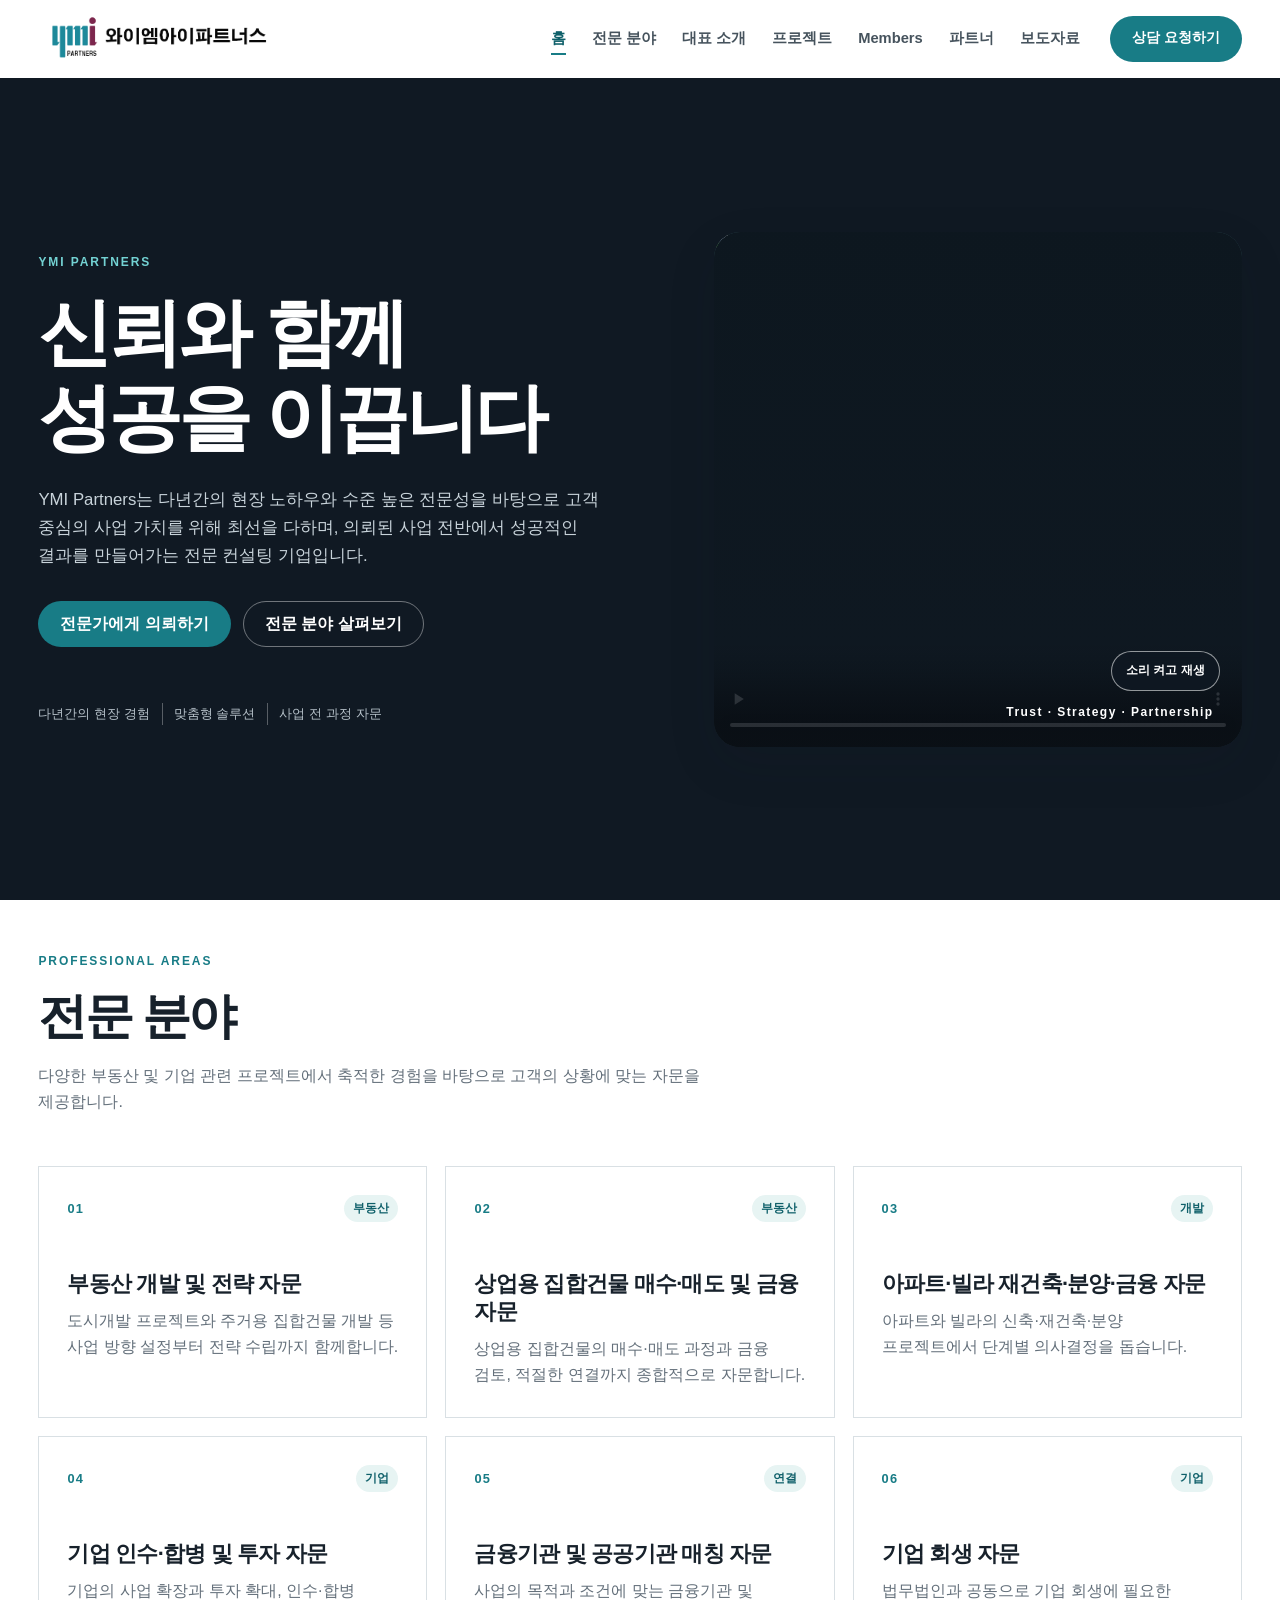
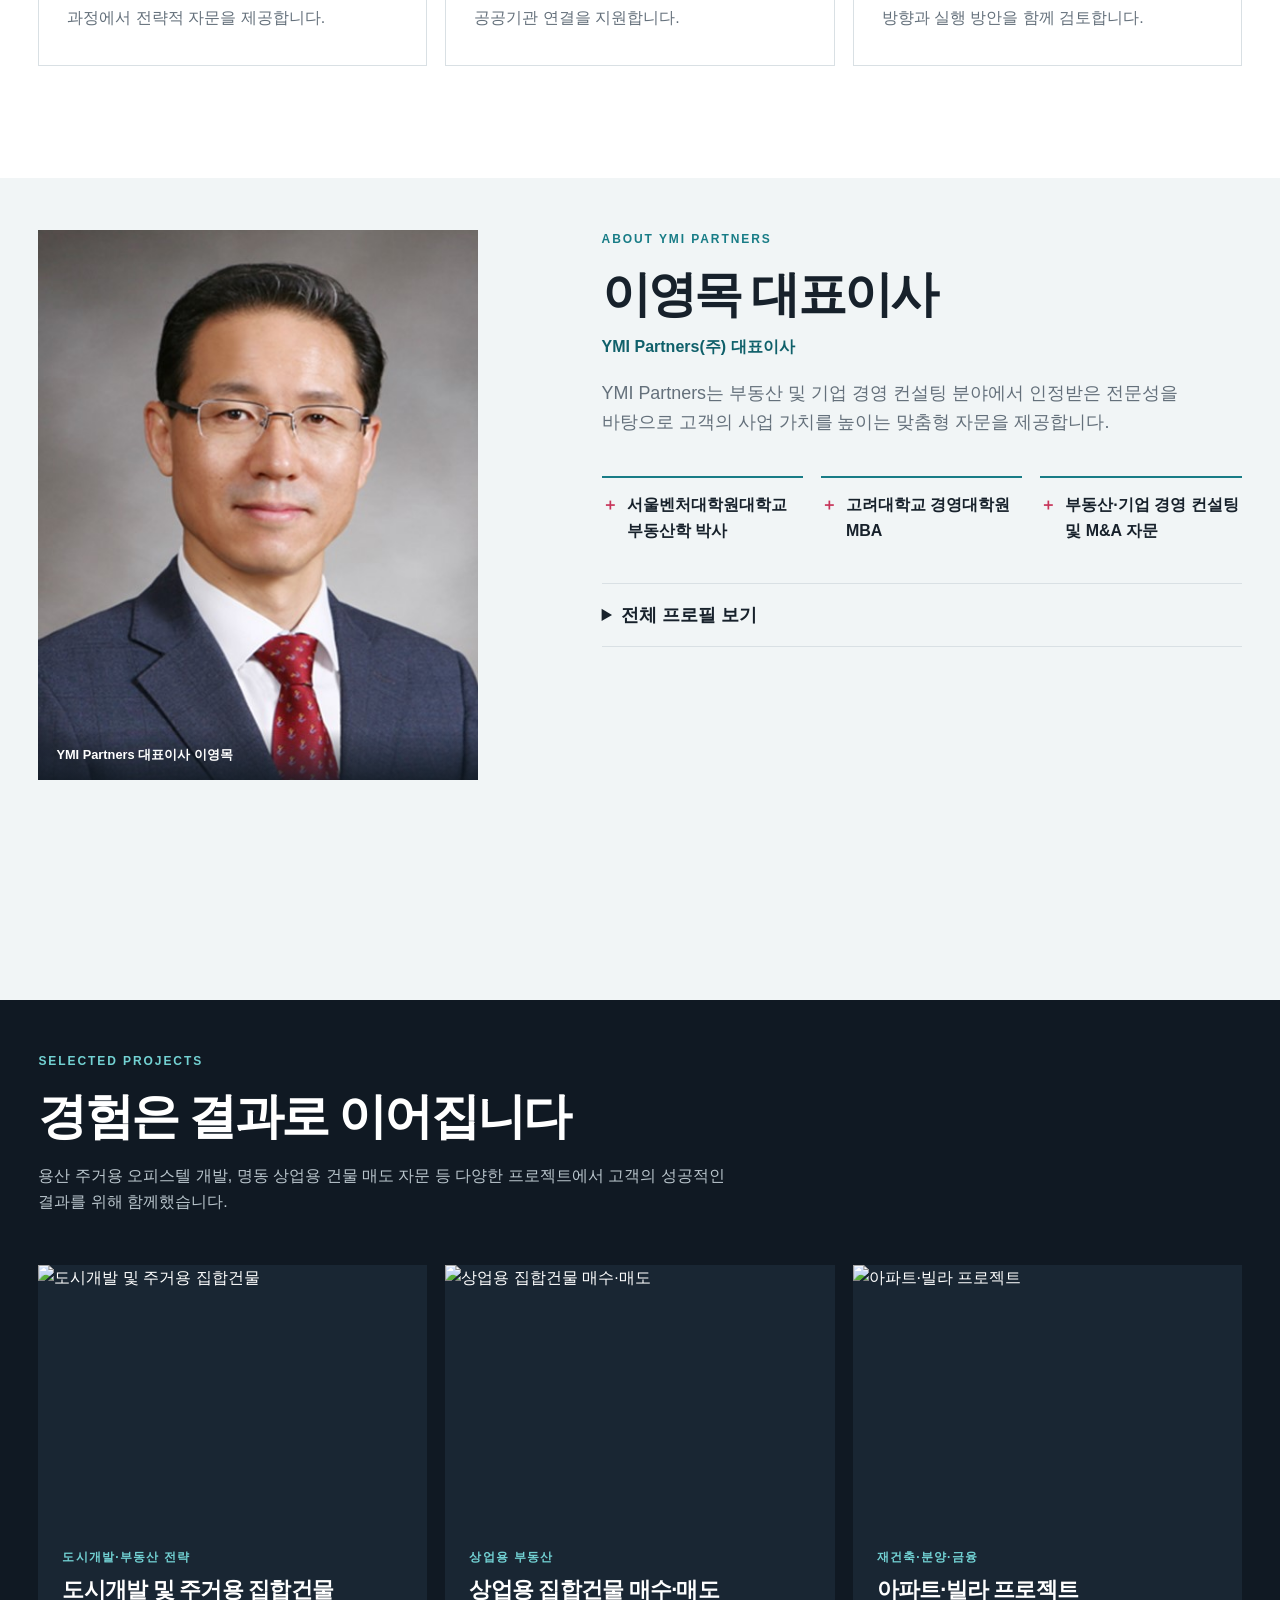
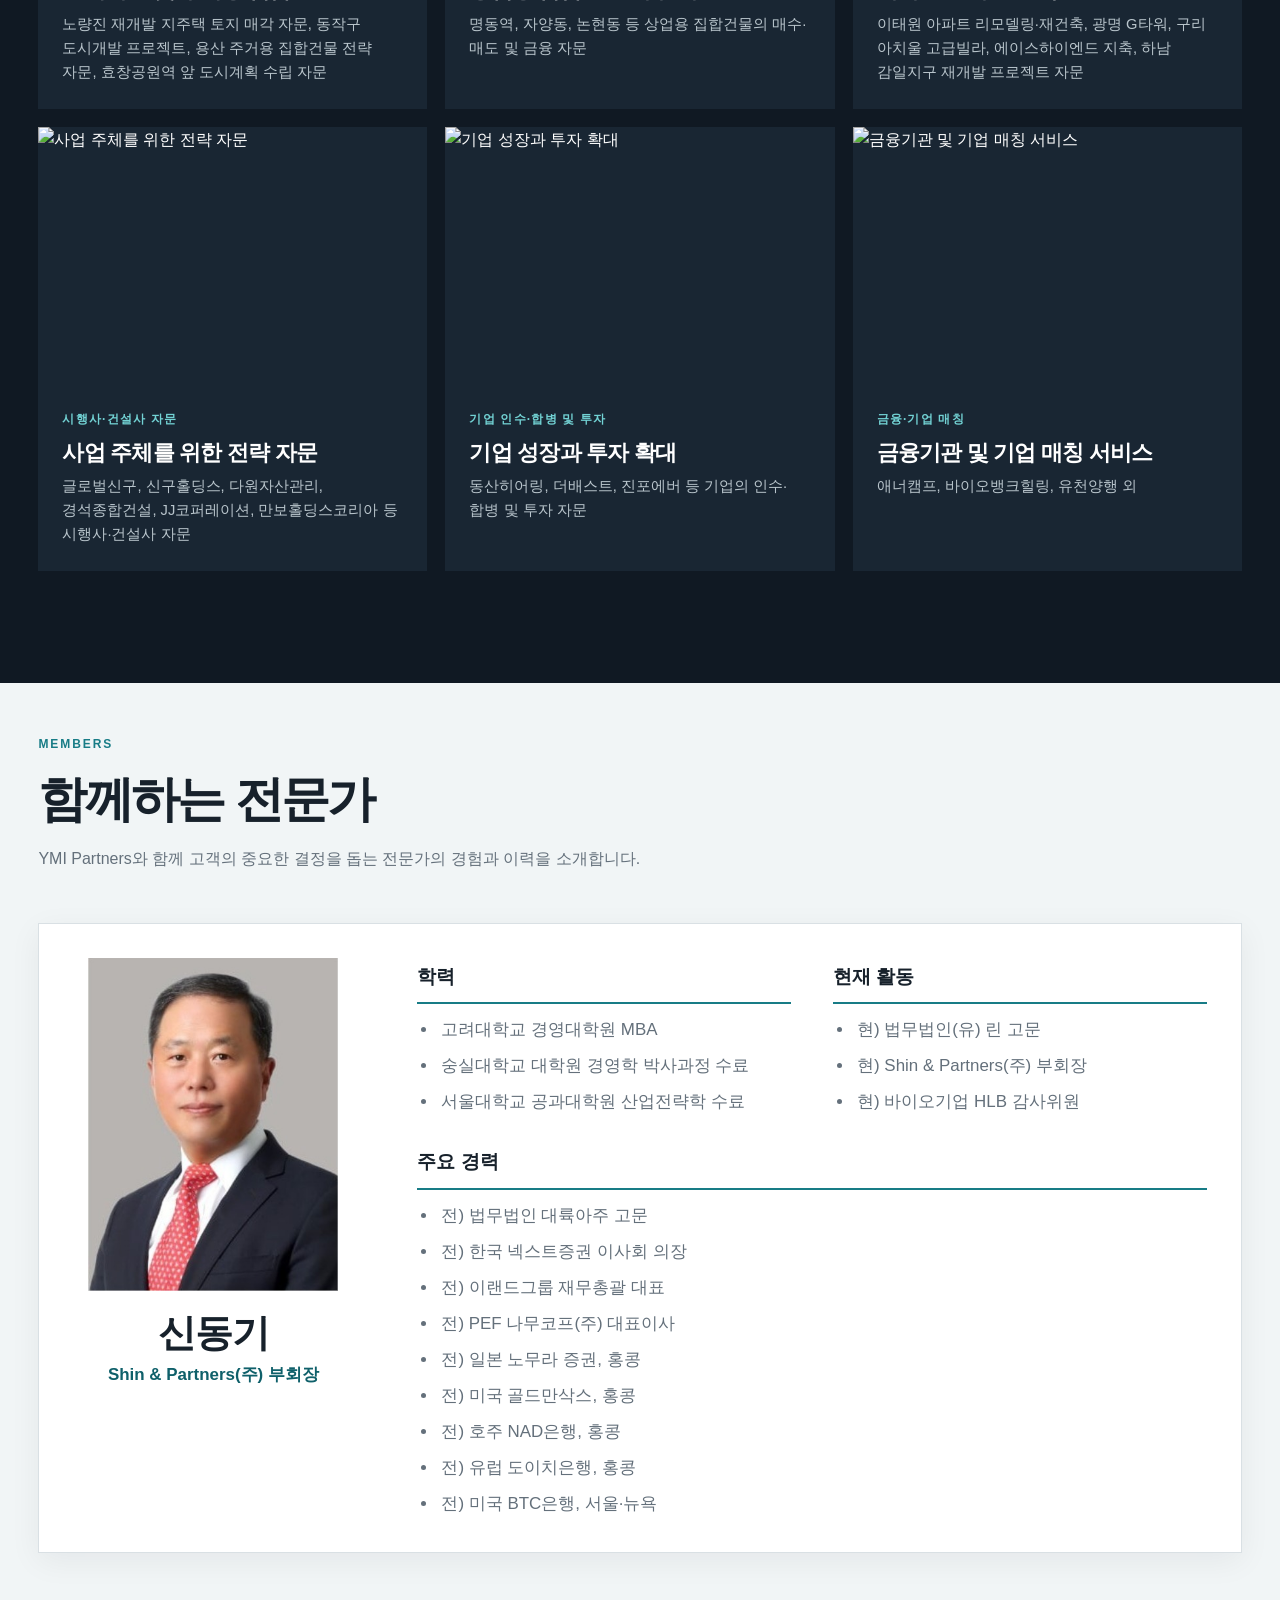
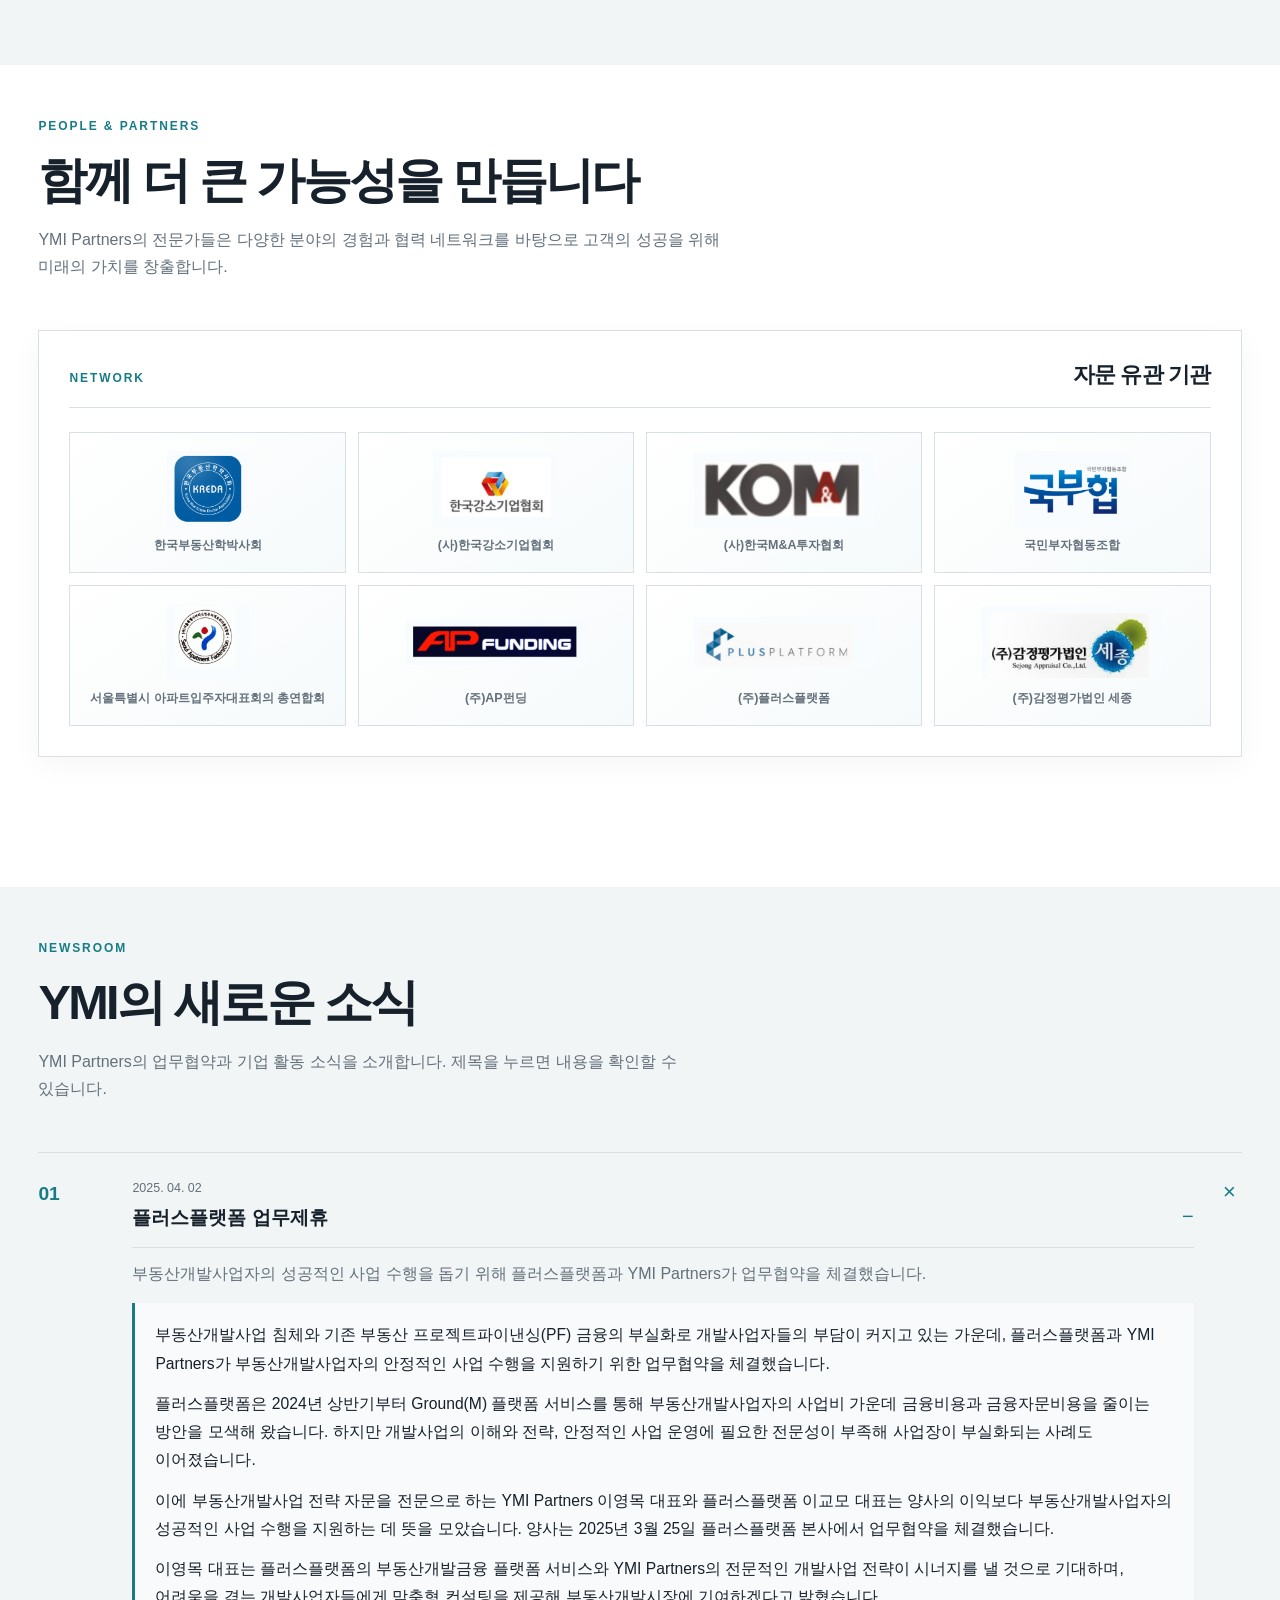
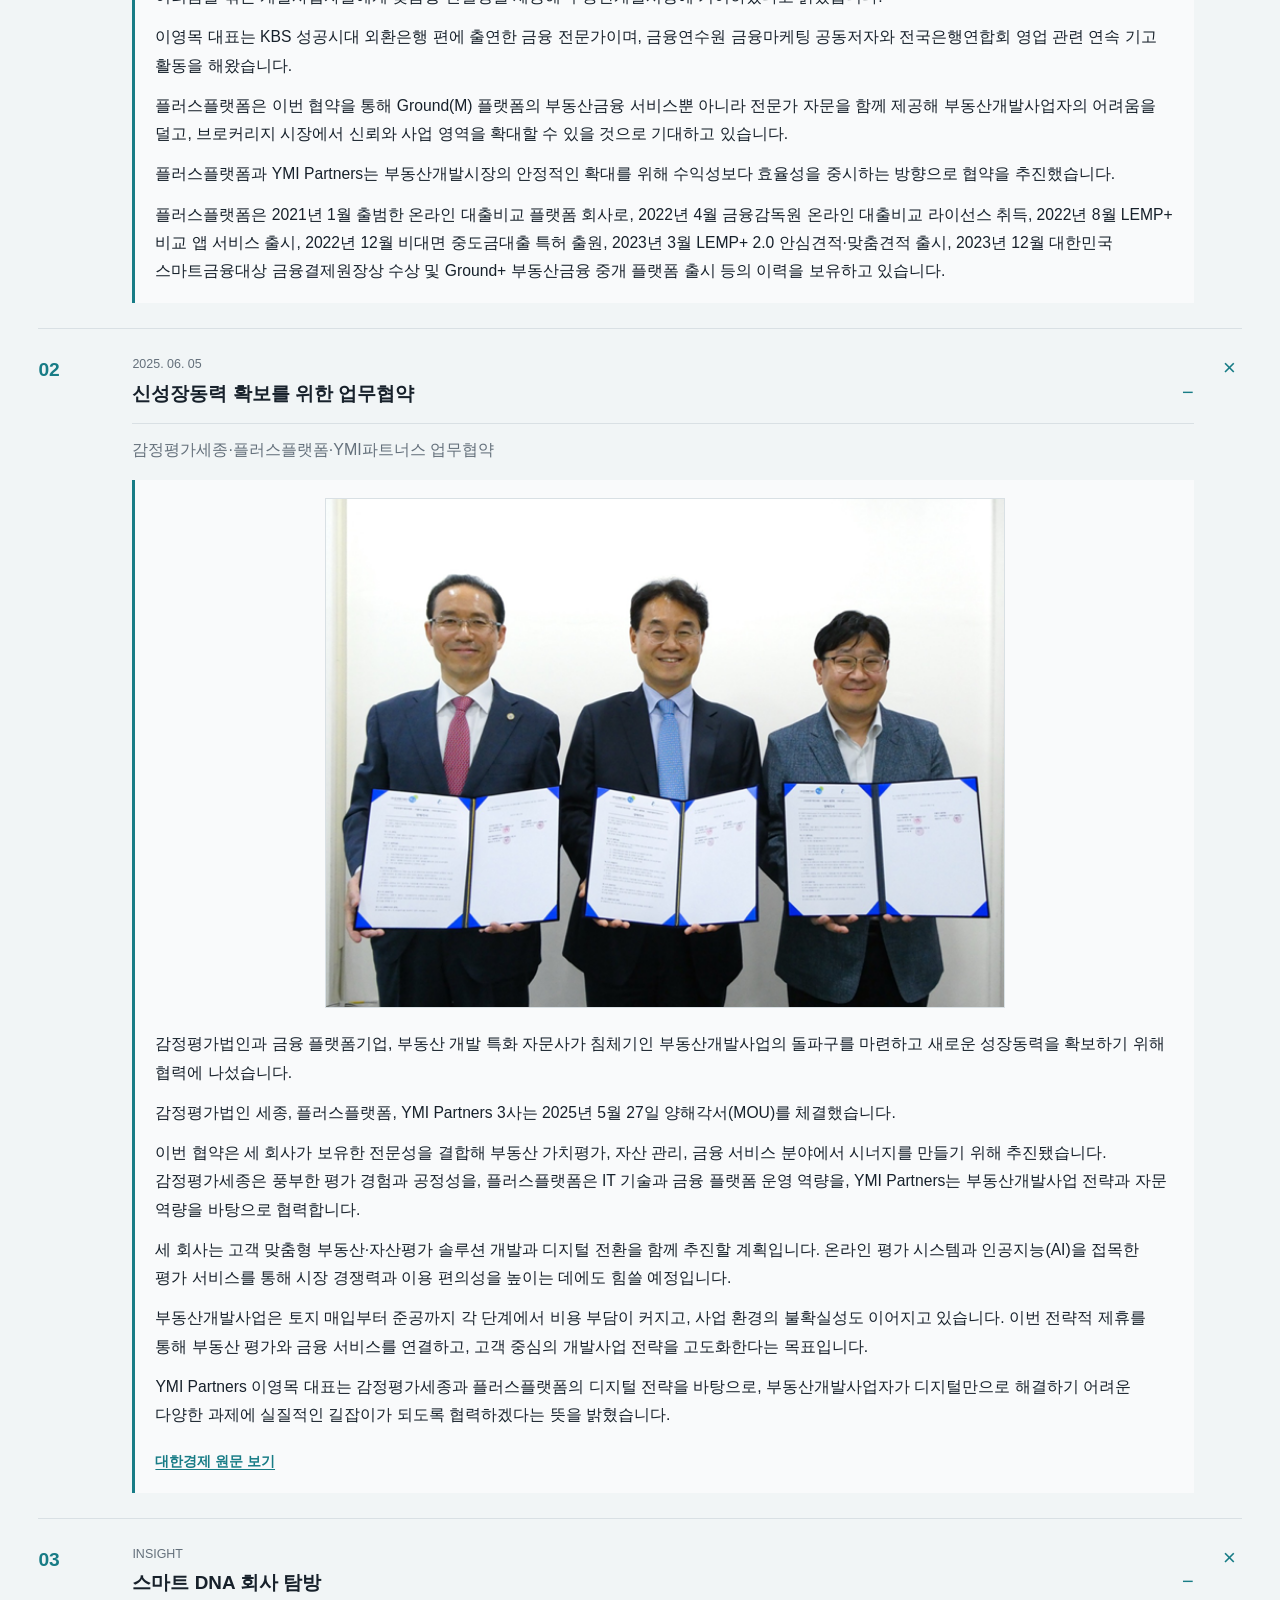
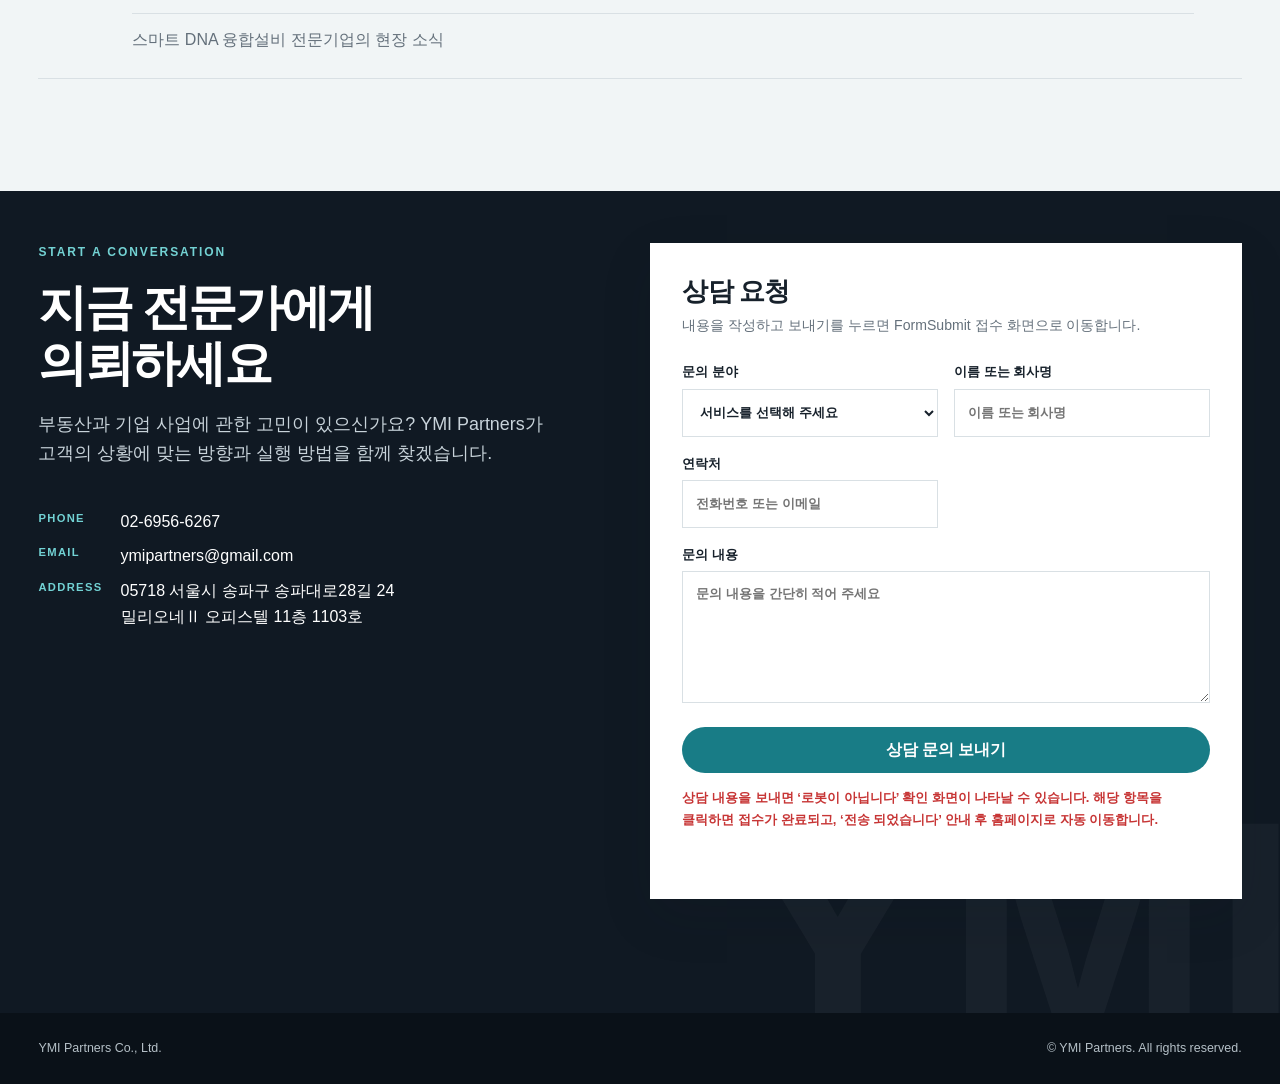
==== commit 3ee0d411: "Rename matching project category" ====
--- a/index.html
+++ b/index.html
@@ -214,7 +214,7 @@
       </div>
     </footer>
 
-    <script src="content.js?v=20260820-14"></script>
+    <script src="content.js?v=20260820-15"></script>
     <script src="script.js?v=20260820-5"></script>
   </body>
 </html>
